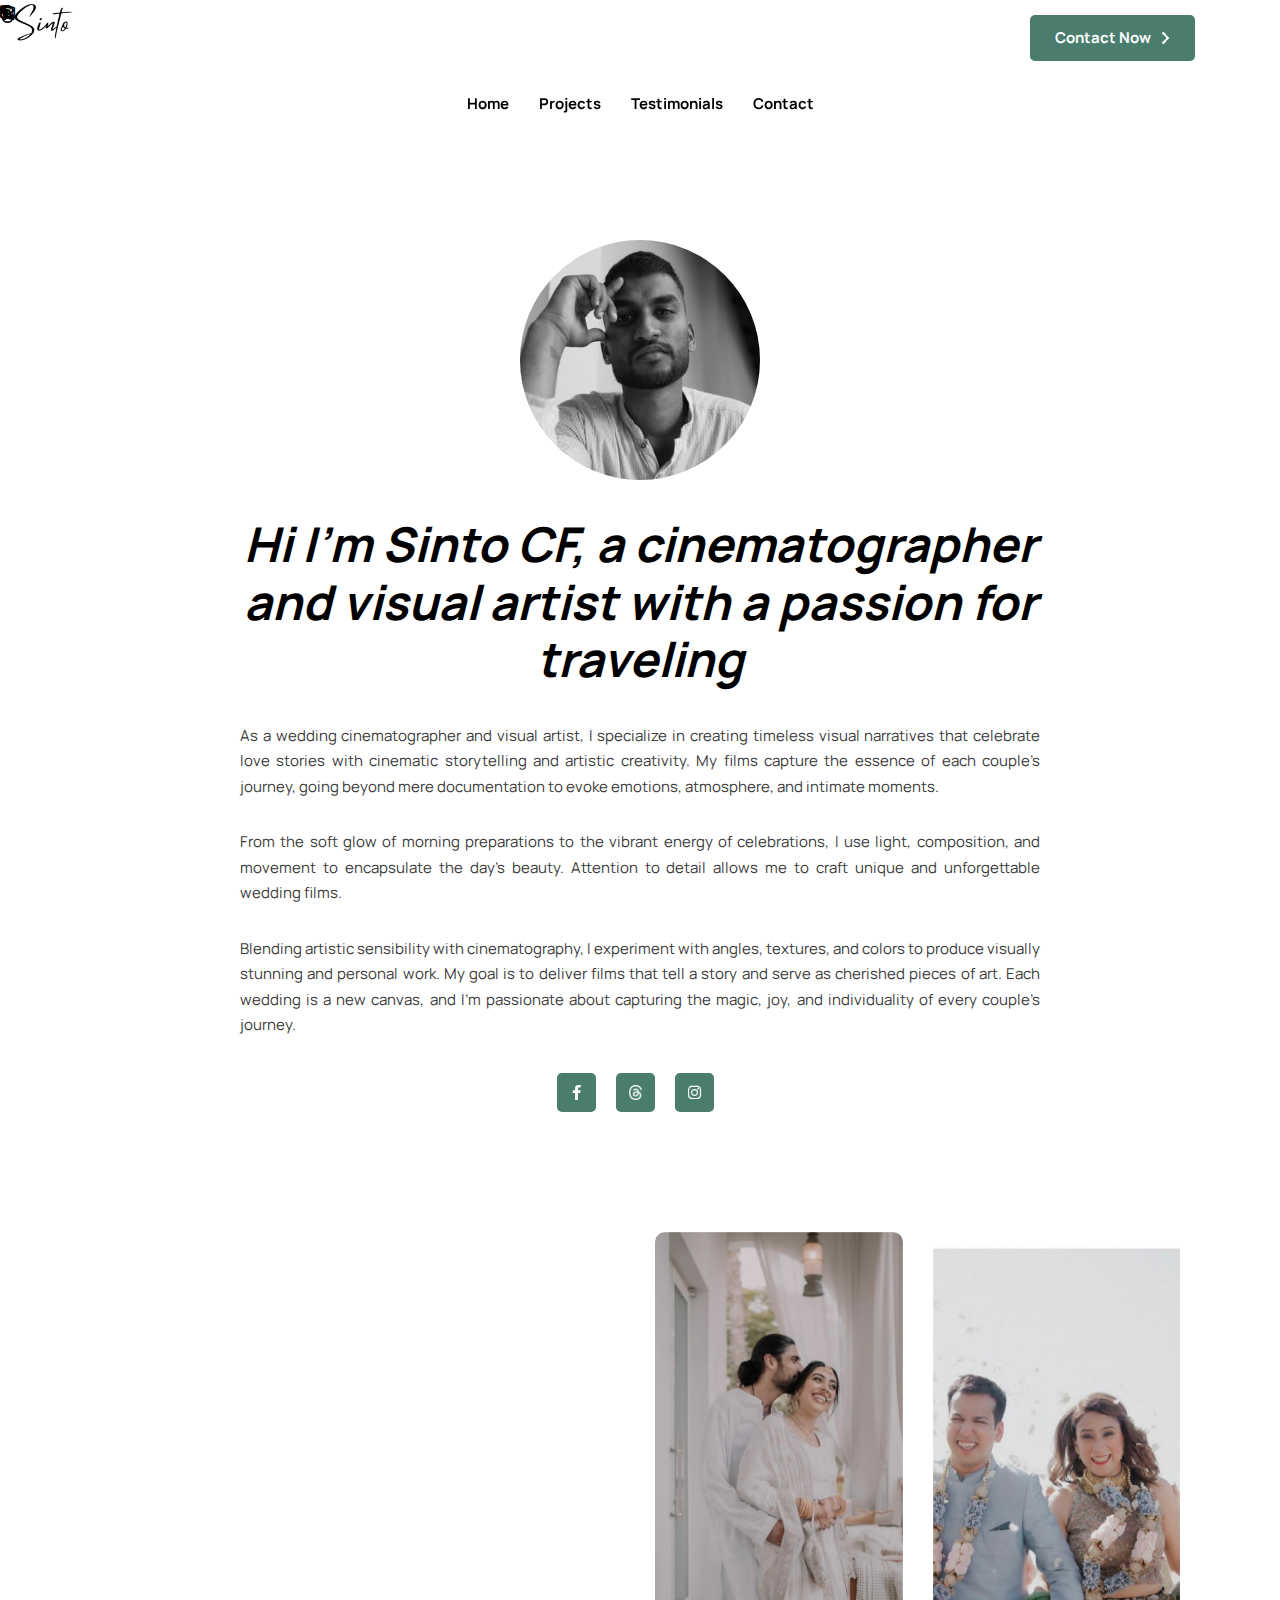
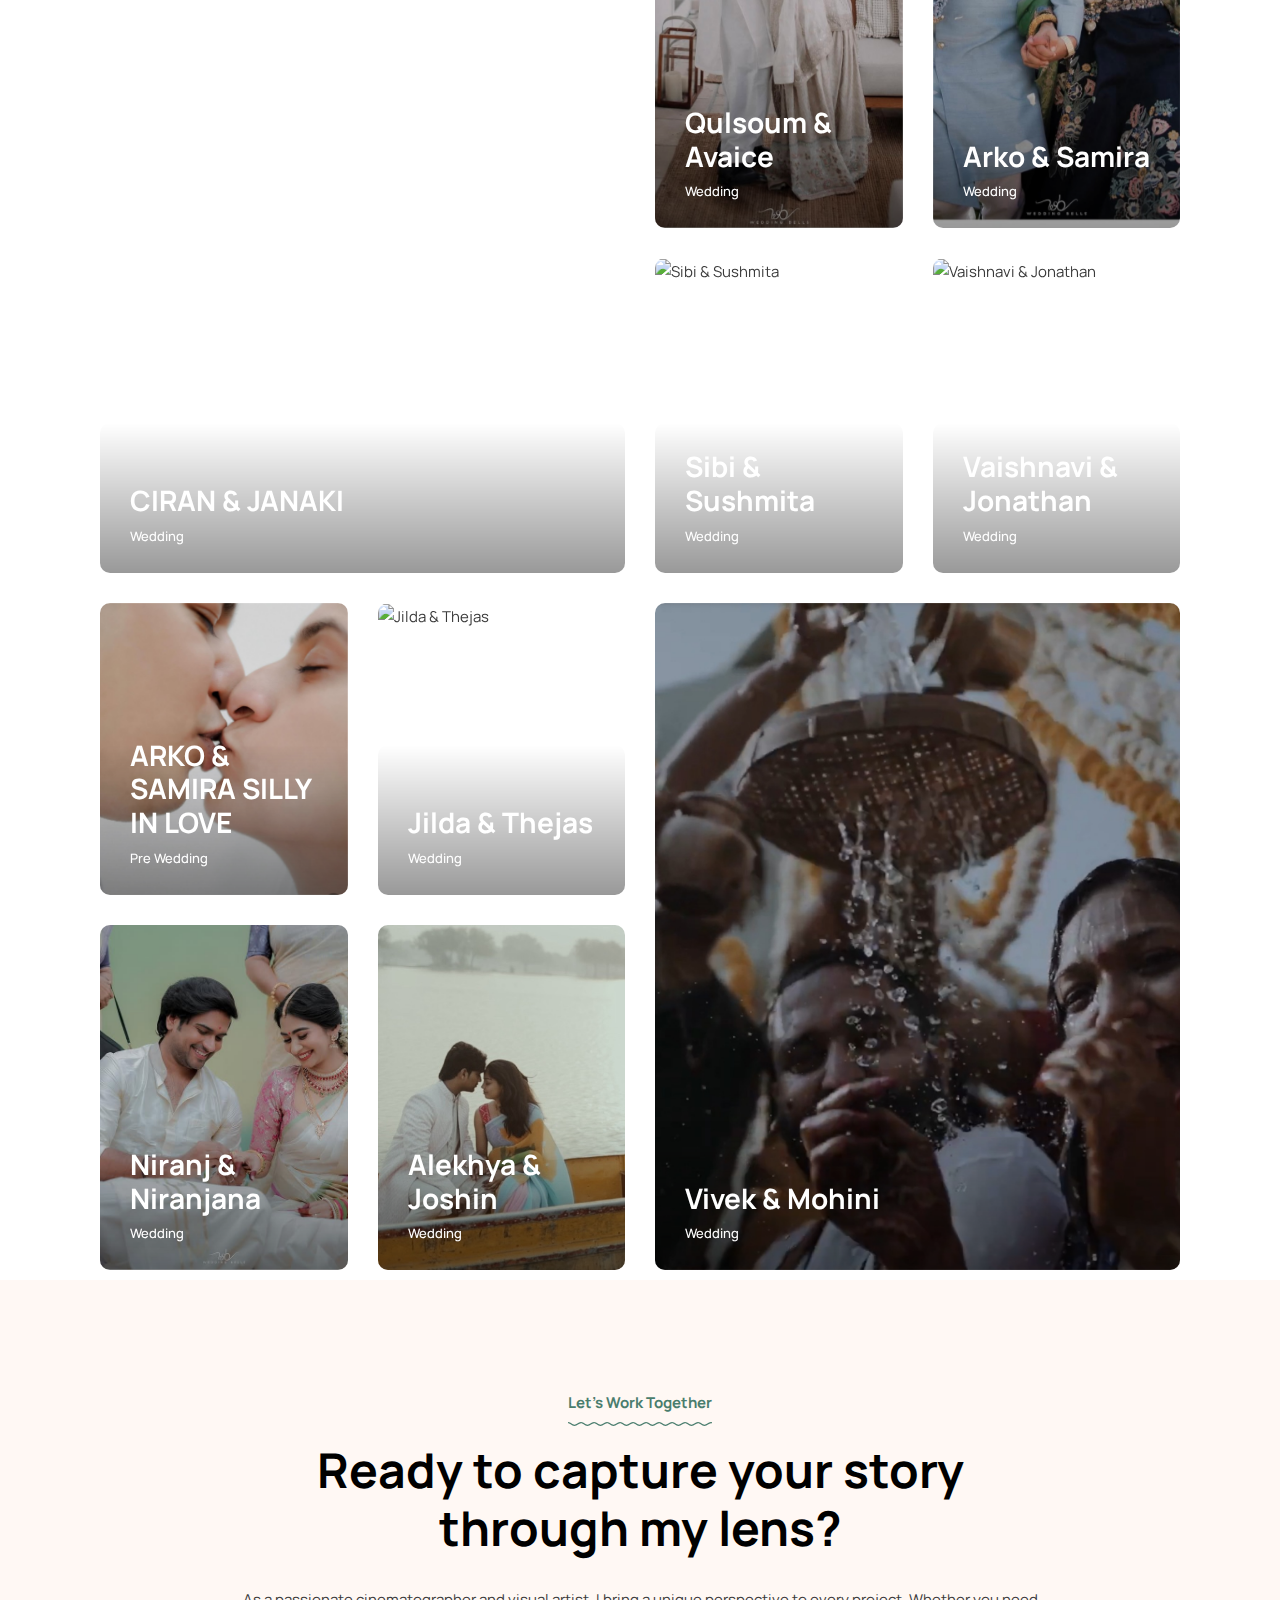
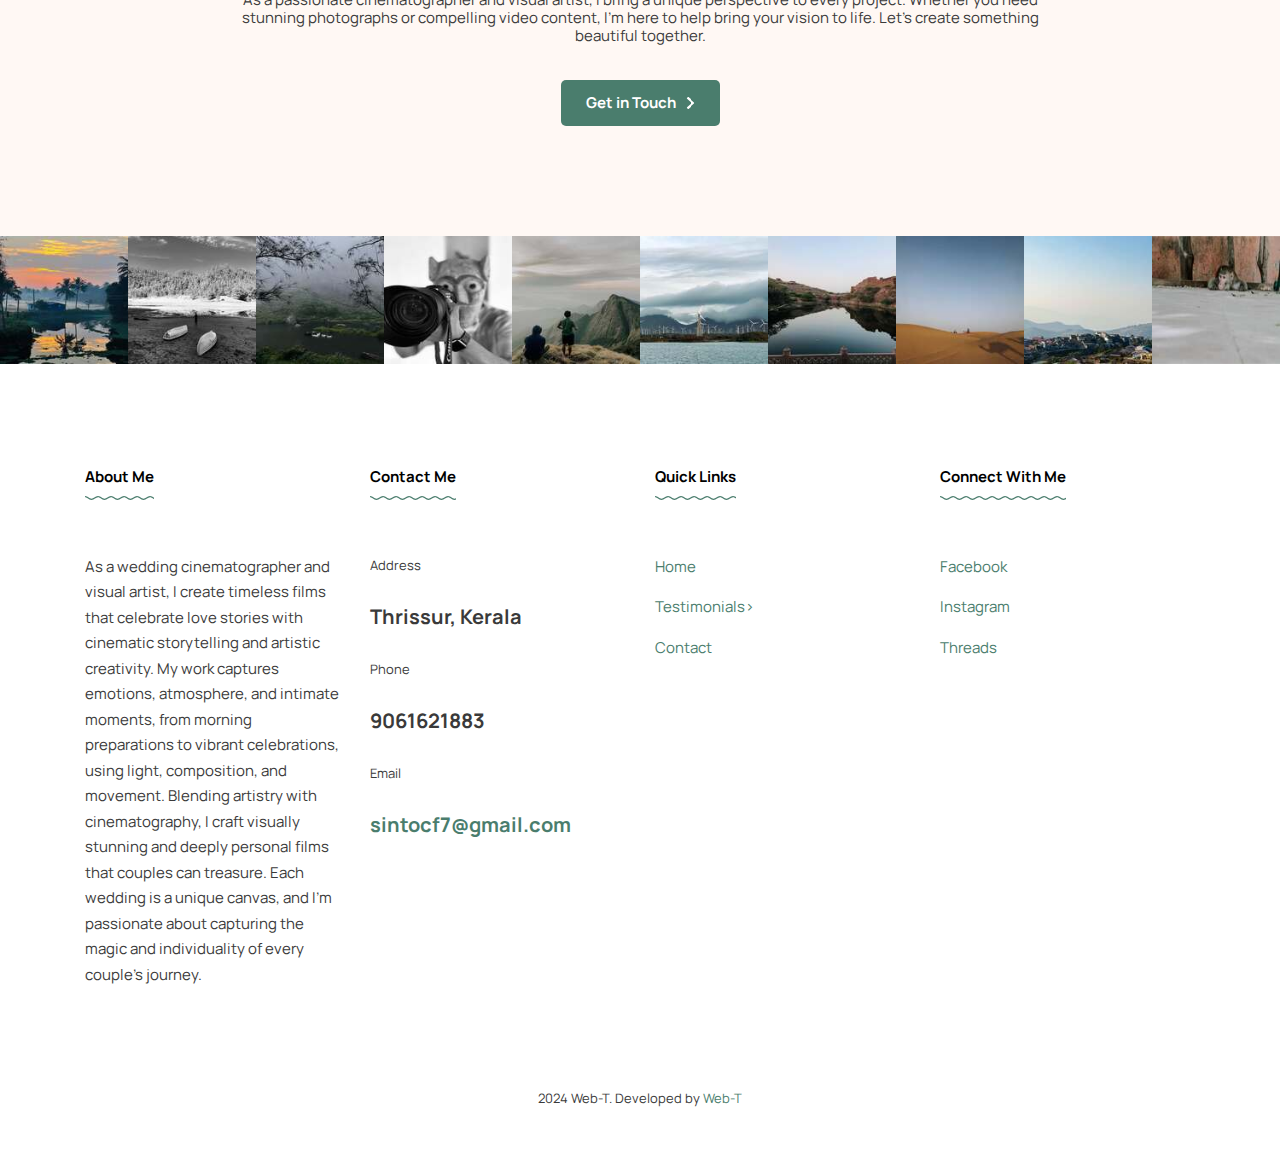
==== index.html @ d2f806e1 "first commit" ====
<!DOCTYPE html>
<html lang="en-US">
<meta http-equiv="content-type" content="text/html;charset=UTF-8" />

<head>
    <meta charset="UTF-8">
    <link rel="preconnect" href="https://fonts.gstatic.com/" crossorigin />
    <script>WebFontConfig = { google: { families: ["Manrope:400,500,600,700,800&display=swap"] } }; if (typeof WebFont === "object" && typeof WebFont.load === "function") { WebFont.load(WebFontConfig); }</script>
    <script data-optimized="1" src="wp-content/plugins/litespeed-cache/assets/js/webfontloader.min.js"></script>
    <meta name="viewport" content="width=device-width, initial-scale=1.0">
    <title>Home &#8211; Sinto</title>
    <meta name='robots' content='max-image-preview:large' />
    <style>
        img:is([sizes="auto" i], [sizes^="auto," i]) {
            contain-intrinsic-size: 3000px 1500px
        }
    </style>
    <link rel='dns-prefetch' href='http://fonts.googleapis.com/' />
    <link rel="alternate" type="application/rss+xml" title="Sinto &raquo; Feed" href="../feed/index.html" />
    <link rel="alternate" type="application/rss+xml" title="Sinto &raquo; Comments Feed"
        href="../comments/feed/index.html" />
    <link data-optimized="1" rel='stylesheet' id='sbi_styles-css'
        href='wp-content/litespeed/css/68e049cad868778b9caffbea18e5b3ddbf1a.css?ver=5b3dd' media='all' />
    <style id='classic-theme-styles-inline-css' type='text/css'>
        /*! This file is auto-generated */
        .wp-block-button__link {
            color: #fff;
            background-color: #32373c;
            border-radius: 9999px;
            box-shadow: none;
            text-decoration: none;
            padding: calc(.667em + 2px) calc(1.333em + 2px);
            font-size: 1.125em
        }

        .wp-block-file__button {
            background: #32373c;
            color: #fff;
            text-decoration: none
        }
    </style>
    <style id='global-styles-inline-css' type='text/css'>
        :root {
            --wp--preset--aspect-ratio--square: 1;
            --wp--preset--aspect-ratio--4-3: 4/3;
            --wp--preset--aspect-ratio--3-4: 3/4;
            --wp--preset--aspect-ratio--3-2: 3/2;
            --wp--preset--aspect-ratio--2-3: 2/3;
            --wp--preset--aspect-ratio--16-9: 16/9;
            --wp--preset--aspect-ratio--9-16: 9/16;
            --wp--preset--color--black: #000;
            --wp--preset--color--cyan-bluish-gray: #abb8c3;
            --wp--preset--color--white: #fff;
            --wp--preset--color--pale-pink: #f78da7;
            --wp--preset--color--vivid-red: #cf2e2e;
            --wp--preset--color--luminous-vivid-orange: #ff6900;
            --wp--preset--color--luminous-vivid-amber: #fcb900;
            --wp--preset--color--light-green-cyan: #7bdcb5;
            --wp--preset--color--vivid-green-cyan: #00d084;
            --wp--preset--color--pale-cyan-blue: #8ed1fc;
            --wp--preset--color--vivid-cyan-blue: #0693e3;
            --wp--preset--color--vivid-purple: #9b51e0;
            --wp--preset--gradient--vivid-cyan-blue-to-vivid-purple: linear-gradient(135deg, rgba(6, 147, 227, 1) 0%, #9b51e0 100%);
            --wp--preset--gradient--light-green-cyan-to-vivid-green-cyan: linear-gradient(135deg, #7adcb4 0%, #00d082 100%);
            --wp--preset--gradient--luminous-vivid-amber-to-luminous-vivid-orange: linear-gradient(135deg, rgba(252, 185, 0, 1) 0%, rgba(255, 105, 0, 1) 100%);
            --wp--preset--gradient--luminous-vivid-orange-to-vivid-red: linear-gradient(135deg, rgba(255, 105, 0, 1) 0%, #cf2e2e 100%);
            --wp--preset--gradient--very-light-gray-to-cyan-bluish-gray: linear-gradient(135deg, #eee 0%, #a9b8c3 100%);
            --wp--preset--gradient--cool-to-warm-spectrum: linear-gradient(135deg, #4aeadc 0%, #9778d1 20%, #cf2aba 40%, #ee2c82 60%, #fb6962 80%, #fef84c 100%);
            --wp--preset--gradient--blush-light-purple: linear-gradient(135deg, #ffceec 0%, #9896f0 100%);
            --wp--preset--gradient--blush-bordeaux: linear-gradient(135deg, #fecda5 0%, #fe2d2d 50%, #6b003e 100%);
            --wp--preset--gradient--luminous-dusk: linear-gradient(135deg, #ffcb70 0%, #c751c0 50%, #4158d0 100%);
            --wp--preset--gradient--pale-ocean: linear-gradient(135deg, #fff5cb 0%, #b6e3d4 50%, #33a7b5 100%);
            --wp--preset--gradient--electric-grass: linear-gradient(135deg, #caf880 0%, #71ce7e 100%);
            --wp--preset--gradient--midnight: linear-gradient(135deg, #020381 0%, #2874fc 100%);
            --wp--preset--font-size--small: 13px;
            --wp--preset--font-size--medium: 20px;
            --wp--preset--font-size--large: 36px;
            --wp--preset--font-size--x-large: 42px;
            --wp--preset--spacing--20: .44rem;
            --wp--preset--spacing--30: .67rem;
            --wp--preset--spacing--40: 1rem;
            --wp--preset--spacing--50: 1.5rem;
            --wp--preset--spacing--60: 2.25rem;
            --wp--preset--spacing--70: 3.38rem;
            --wp--preset--spacing--80: 5.06rem;
            --wp--preset--shadow--natural: 6px 6px 9px rgba(0, 0, 0, .2);
            --wp--preset--shadow--deep: 12px 12px 50px rgba(0, 0, 0, .4);
            --wp--preset--shadow--sharp: 6px 6px 0px rgba(0, 0, 0, .2);
            --wp--preset--shadow--outlined: 6px 6px 0px -3px rgba(255, 255, 255, 1), 6px 6px rgba(0, 0, 0, 1);
            --wp--preset--shadow--crisp: 6px 6px 0px rgba(0, 0, 0, 1)
        }

        :root :where(.is-layout-flow)>:first-child {
            margin-block-start: 0
        }

        :root :where(.is-layout-flow)>:last-child {
            margin-block-end: 0
        }

        :root :where(.is-layout-flow)>* {
            margin-block-start: 24px;
            margin-block-end: 0
        }

        :root :where(.is-layout-constrained)>:first-child {
            margin-block-start: 0
        }

        :root :where(.is-layout-constrained)>:last-child {
            margin-block-end: 0
        }

        :root :where(.is-layout-constrained)>* {
            margin-block-start: 24px;
            margin-block-end: 0
        }

        :root :where(.is-layout-flex) {
            gap: 24px
        }

        :root :where(.is-layout-grid) {
            gap: 24px
        }

        body .is-layout-flex {
            display: flex
        }

        .is-layout-flex {
            flex-wrap: wrap;
            align-items: center
        }

        .is-layout-flex>:is(*, div) {
            margin: 0
        }

        body .is-layout-grid {
            display: grid
        }

        .is-layout-grid>:is(*, div) {
            margin: 0
        }

        .has-black-color {
            color: var(--wp--preset--color--black) !important
        }

        .has-cyan-bluish-gray-color {
            color: var(--wp--preset--color--cyan-bluish-gray) !important
        }

        .has-white-color {
            color: var(--wp--preset--color--white) !important
        }

        .has-pale-pink-color {
            color: var(--wp--preset--color--pale-pink) !important
        }

        .has-vivid-red-color {
            color: var(--wp--preset--color--vivid-red) !important
        }

        .has-luminous-vivid-orange-color {
            color: var(--wp--preset--color--luminous-vivid-orange) !important
        }

        .has-luminous-vivid-amber-color {
            color: var(--wp--preset--color--luminous-vivid-amber) !important
        }

        .has-light-green-cyan-color {
            color: var(--wp--preset--color--light-green-cyan) !important
        }

        .has-vivid-green-cyan-color {
            color: var(--wp--preset--color--vivid-green-cyan) !important
        }

        .has-pale-cyan-blue-color {
            color: var(--wp--preset--color--pale-cyan-blue) !important
        }

        .has-vivid-cyan-blue-color {
            color: var(--wp--preset--color--vivid-cyan-blue) !important
        }

        .has-vivid-purple-color {
            color: var(--wp--preset--color--vivid-purple) !important
        }

        .has-black-background-color {
            background-color: var(--wp--preset--color--black) !important
        }

        .has-cyan-bluish-gray-background-color {
            background-color: var(--wp--preset--color--cyan-bluish-gray) !important
        }

        .has-white-background-color {
            background-color: var(--wp--preset--color--white) !important
        }

        .has-pale-pink-background-color {
            background-color: var(--wp--preset--color--pale-pink) !important
        }

        .has-vivid-red-background-color {
            background-color: var(--wp--preset--color--vivid-red) !important
        }

        .has-luminous-vivid-orange-background-color {
            background-color: var(--wp--preset--color--luminous-vivid-orange) !important
        }

        .has-luminous-vivid-amber-background-color {
            background-color: var(--wp--preset--color--luminous-vivid-amber) !important
        }

        .has-light-green-cyan-background-color {
            background-color: var(--wp--preset--color--light-green-cyan) !important
        }

        .has-vivid-green-cyan-background-color {
            background-color: var(--wp--preset--color--vivid-green-cyan) !important
        }

        .has-pale-cyan-blue-background-color {
            background-color: var(--wp--preset--color--pale-cyan-blue) !important
        }

        .has-vivid-cyan-blue-background-color {
            background-color: var(--wp--preset--color--vivid-cyan-blue) !important
        }

        .has-vivid-purple-background-color {
            background-color: var(--wp--preset--color--vivid-purple) !important
        }

        .has-black-border-color {
            border-color: var(--wp--preset--color--black) !important
        }

        .has-cyan-bluish-gray-border-color {
            border-color: var(--wp--preset--color--cyan-bluish-gray) !important
        }

        .has-white-border-color {
            border-color: var(--wp--preset--color--white) !important
        }

        .has-pale-pink-border-color {
            border-color: var(--wp--preset--color--pale-pink) !important
        }

        .has-vivid-red-border-color {
            border-color: var(--wp--preset--color--vivid-red) !important
        }

        .has-luminous-vivid-orange-border-color {
            border-color: var(--wp--preset--color--luminous-vivid-orange) !important
        }

        .has-luminous-vivid-amber-border-color {
            border-color: var(--wp--preset--color--luminous-vivid-amber) !important
        }

        .has-light-green-cyan-border-color {
            border-color: var(--wp--preset--color--light-green-cyan) !important
        }

        .has-vivid-green-cyan-border-color {
            border-color: var(--wp--preset--color--vivid-green-cyan) !important
        }

        .has-pale-cyan-blue-border-color {
            border-color: var(--wp--preset--color--pale-cyan-blue) !important
        }

        .has-vivid-cyan-blue-border-color {
            border-color: var(--wp--preset--color--vivid-cyan-blue) !important
        }

        .has-vivid-purple-border-color {
            border-color: var(--wp--preset--color--vivid-purple) !important
        }

        .has-vivid-cyan-blue-to-vivid-purple-gradient-background {
            background: var(--wp--preset--gradient--vivid-cyan-blue-to-vivid-purple) !important
        }

        .has-light-green-cyan-to-vivid-green-cyan-gradient-background {
            background: var(--wp--preset--gradient--light-green-cyan-to-vivid-green-cyan) !important
        }

        .has-luminous-vivid-amber-to-luminous-vivid-orange-gradient-background {
            background: var(--wp--preset--gradient--luminous-vivid-amber-to-luminous-vivid-orange) !important
        }

        .has-luminous-vivid-orange-to-vivid-red-gradient-background {
            background: var(--wp--preset--gradient--luminous-vivid-orange-to-vivid-red) !important
        }

        .has-very-light-gray-to-cyan-bluish-gray-gradient-background {
            background: var(--wp--preset--gradient--very-light-gray-to-cyan-bluish-gray) !important
        }

        .has-cool-to-warm-spectrum-gradient-background {
            background: var(--wp--preset--gradient--cool-to-warm-spectrum) !important
        }

        .has-blush-light-purple-gradient-background {
            background: var(--wp--preset--gradient--blush-light-purple) !important
        }

        .has-blush-bordeaux-gradient-background {
            background: var(--wp--preset--gradient--blush-bordeaux) !important
        }

        .has-luminous-dusk-gradient-background {
            background: var(--wp--preset--gradient--luminous-dusk) !important
        }

        .has-pale-ocean-gradient-background {
            background: var(--wp--preset--gradient--pale-ocean) !important
        }

        .has-electric-grass-gradient-background {
            background: var(--wp--preset--gradient--electric-grass) !important
        }

        .has-midnight-gradient-background {
            background: var(--wp--preset--gradient--midnight) !important
        }

        .has-small-font-size {
            font-size: var(--wp--preset--font-size--small) !important
        }

        .has-medium-font-size {
            font-size: var(--wp--preset--font-size--medium) !important
        }

        .has-large-font-size {
            font-size: var(--wp--preset--font-size--large) !important
        }

        .has-x-large-font-size {
            font-size: var(--wp--preset--font-size--x-large) !important
        }

        :root :where(.wp-block-pullquote) {
            font-size: 1.5em;
            line-height: 1.6
        }
    </style>
    <link data-optimized="1" rel='stylesheet' id='contact-form-7-css'
        href='wp-content/litespeed/css/61b52598084d832b7c0376573aeb5b600a6a.css?ver=b5b60' media='all' />
    <link data-optimized="1" rel='stylesheet' id='elementor-icons-css'
        href='wp-content/litespeed/css/a10d350f38e28da60712b690d885775aff43.css?ver=5775a' media='all' />
    <link data-optimized="1" rel='stylesheet' id='elementor-frontend-css'
        href='wp-content/litespeed/css/9ed03cdad73e472aba522fc4b0fb5aa672d7.css?ver=b5aa6' media='all' />
    <link data-optimized="1" rel='stylesheet' id='swiper-css'
        href='wp-content/litespeed/css/2d9861badc028c55b82dd9a5dad52e06d08c.css?ver=52e06' media='all' />
    <link data-optimized="1" rel='stylesheet' id='e-swiper-css'
        href='wp-content/litespeed/css/df6ea54cdd32081f54bc35baf892b03fffb5.css?ver=2b03f' media='all' />
    <link data-optimized="1" rel='stylesheet' id='elementor-post-14-css'
        href='wp-content/litespeed/css/e14c8062a67c64444961d5cae346443cb68c.css?ver=6443c' media='all' />
    <link data-optimized="1" rel='stylesheet' id='sbistyles-css'
        href='wp-content/litespeed/css/68e049cad868778b9caffbea18e5b3ddbf1a.css?ver=5b3dd' media='all' />
    <link data-optimized="1" rel='stylesheet' id='elementor-post-1447-css'
        href='wp-content/litespeed/css/1b2788424090bbf1dcd3b15c9ffc555f1763.css?ver=c555f' media='all' />
    <link data-optimized="1" rel='stylesheet' id='bootstrap-css'
        href='wp-content/litespeed/css/f735fc0369bf38fde55a5234143897bd72ad.css?ver=897bd' media='all' />
    <link data-optimized="1" rel='stylesheet' id='fontawesome-css'
        href='wp-content/litespeed/css/22e95c58a26185fa1a38bfc346a9810251b6.css?ver=98102' media='all' />
    <link data-optimized="1" rel='stylesheet' id='tilia-style-css'
        href='wp-content/litespeed/css/0875e9559d924c775ea52c4067a01f68f833.css?ver=01f68' media='all' />
    <style id='tilia-style-inline-css' type='text/css'>
        body {
            font-family: Manrope, sans-serif
        }

        h1,
        h2,
        h3,
        h4,
        h5,
        h6,
        blockquote,
        .logo-txt,
        .wp-block-latest-comments__comment-author,
        .wp-block-latest-comments__comment-link {
            font-family: Manrope, sans-serif
        }

        .white,
        .white-btn-v2 {
            color: #fff
        }

        .white-btn-v2:after {
            background-color: #fff
        }

        .meta-info-single a {
            border-color: #fff;
            color: #fff
        }
    </style>
    <script src="../wp-includes/js/jquery/jquery.min.js" id="jquery-core-js"></script>
    <script data-optimized="1" src="wp-content/litespeed/js/4476d3d8bbc2805383c89e7e5e3897ae7cb1.js?ver=897ae"
        id="jquery-migrate-js"></script>
    <link rel="https://api.w.org/" href="../wp-json/index.html" />
    <link rel="alternate" title="JSON" type="application/json" href="../wp-json/wp/v2/pages/1447.json" />
    <link rel="EditURI" type="application/rsd+xml" title="RSD" href="../xmlrpc0db0.php?rsd" />
    <meta name="generator" content="WordPress 6.7.1" />
    <link rel="canonical" href="index.html" />
    <link rel='shortlink' href='../indexba9e.html?p=1447' />
    <link rel="alternate" title="oEmbed (JSON)" type="application/json+oembed"
        href="../wp-json/oembed/1.0/embed0e0a.json?url=https%3A%2F%2Fmatchthemes.com%2Fdemowp%2Ftilia%2Fhome-7%2F" />
    <link rel="alternate" title="oEmbed (XML)" type="text/xml+oembed"
        href="../wp-json/oembed/1.0/embed63bf?url=https%3A%2F%2Fmatchthemes.com%2Fdemowp%2Ftilia%2Fhome-7%2F&amp;format=xml" />
    <meta name="generator"
        content="Elementor 3.25.11; features: additional_custom_breakpoints, e_optimized_control_loading; settings: css_print_method-external, google_font-enabled, font_display-auto">
    <style>
        .e-con.e-parent:nth-of-type(n+4):not(.e-lazyloaded):not(.e-no-lazyload),
        .e-con.e-parent:nth-of-type(n+4):not(.e-lazyloaded):not(.e-no-lazyload) * {
            background-image: none !important
        }

        @media screen and (max-height:1024px) {

            .e-con.e-parent:nth-of-type(n+3):not(.e-lazyloaded):not(.e-no-lazyload),
            .e-con.e-parent:nth-of-type(n+3):not(.e-lazyloaded):not(.e-no-lazyload) * {
                background-image: none !important
            }
        }

        @media screen and (max-height:640px) {

            .e-con.e-parent:nth-of-type(n+2):not(.e-lazyloaded):not(.e-no-lazyload),
            .e-con.e-parent:nth-of-type(n+2):not(.e-lazyloaded):not(.e-no-lazyload) * {
                background-image: none !important
            }
        }
    </style>
    <link rel="icon" href="wp-content/uploads/cropped-mt-logo-32x32.png" sizes="32x32" />
    <link rel="icon" href="wp-content/uploads/cropped-mt-logo-192x192.png" sizes="192x192" />
    <link rel="apple-touch-icon" href="wp-content/uploads/cropped-mt-logo-180x180.png" />
    <meta name="msapplication-TileImage"
        content="wp-content/uploads/cropped-mt-logo-270x270.png" />
    <style type="text/css" id="wp-custom-css">
        .logo img {
            width: 80px
        }

        .postid-133 .topsingleimg img,
        .postid-155 .topsingleimg img {
            object-position: center 25%
        }

        .menu-nav li.menu-item-home:hover>ul {
            display: flex
        }

        .menu-nav li.menu-item-home ul {
            width: 500px;
            flex-wrap: wrap
        }

        .menu-nav li.menu-item-home ul li {
            flex: 0 0 33.333%
        }

        #sb_instagram #sbi_images {
            padding: 0
        }
    </style>
    <style>
.video-wrapper {
    position: relative;
    padding-bottom: 56.25%; /* 16:9 Aspect Ratio */
    height: 0;
    margin: 40px 0;
}

.video-wrapper iframe {
    position: absolute;
    top: 0;
    left: 0;
    width: 100%;
    height: 100%;
    border-radius: 8px;
    box-shadow: 0 4px 20px rgba(0,0,0,0.15);
}

.video-wrapper video {
    position: absolute;
    top: 0;
    left: 0;
    width: 100%;
    height: 100%;
    border-radius: 8px;
    object-fit: cover;
}
</style>
    <style id="kirki-inline-styles"></style>
</head>

<body
    class="page-template page-template-elementor_header_footer page page-id-1447 wp-custom-logo wp-embed-responsive no-top-image elementor-default elementor-template-full-width elementor-kit-14 elementor-page elementor-page-1447"
    itemscope itemtype="https://schema.org/WebPage">
    <div class="menu-mask">
        <div class="container mobile-menu-holder">
            <div class="row">
                <div class="col-md-12">
                    <button class="exit-mobile">
                        <svg version="1.1" id="btn-menu-close" xmlns="http://www.w3.org/2000/svg"
                            xmlns:xlink="http://www.w3.org/1999/xlink" x="0px" y="0px" viewBox="0 0 16 16"
                            style="enable-background:new 0 0 16 16;" xml:space="preserve">
                            <path d="M15.4,15.3l-0.1,0.1c-0.7,0.7-1.9,0.7-2.6,0L0.6,3.3c-0.7-0.7-0.7-1.9,0-2.6l0.1-0.1c0.7-0.7,1.9-0.7,2.6,0l12.1,12.1
C16.2,13.4,16.2,14.6,15.4,15.3z" />
                            <path d="M0.7,15.4l-0.1-0.1c-0.7-0.7-0.7-1.9,0-2.6L12.7,0.6c0.7-0.7,1.9-0.7,2.6,0l0.1,0.1c0.7,0.7,0.7,1.9,0,2.6L3.3,15.4
C2.6,16.2,1.4,16.2,0.7,15.4z" />
                        </svg></button>
                </div>
            </div>
            <div class="row">
                <div class="col-lg-7">
                    <ul id="menu-menu-1" class="menu-mobile">
                        <li id="menu-item-275" class="menu-item menu-item-type-post_type menu-item-object-page menu-item-home">
                            <a href="index.html">Home</a>
                        </li>
                        <li id="menu-item-970" class="menu-item menu-item-type-post_type menu-item-object-page menu-item-has-children">
                            <a href="#">Projects</a>
                            <ul class="sub-menu">
                                <li class="menu-item menu-item-type-post_type menu-item-object-page">
                                    <a href="pages/projects/arko-and-samira.html">ARKO & SAMIRA</a>
                                </li>
                                <li class="menu-item menu-item-type-post_type menu-item-object-page">
                                    <a href="pages/projects/arko-and-samira-silly-in-love.html">ARKO & SAMIRA SILLY IN LOVE</a>
                                </li>
                                <li class="menu-item menu-item-type-post_type menu-item-object-page">
                                    <a href="pages/projects/bell-vie.html">Alekhya & Joshin</a>
                                </li>
                                <li class="menu-item menu-item-type-post_type menu-item-object-page">
                                    <a href="pages/projects/cirn-and-janaki.html">CIRAN & JANAKI</a>
                                </li>
                                <li class="menu-item menu-item-type-post_type menu-item-object-page">
                                    <a href="pages/projects/jilda-and-thejas.html">Jilda & Thejas</a>
                                </li>
                                <li class="menu-item menu-item-type-post_type menu-item-object-page">
                                    <a href="pages/projects/niranj-and-niranjana.html">Niranj & Niranjana</a>
                                </li>
                                <li class="menu-item menu-item-type-post_type menu-item-object-page">
                                    <a href="pages/projects/qulsoum-and-avaice.html">Qulsoum & Avaice</a>
                                </li>
                                <li class="menu-item menu-item-type-post_type menu-item-object-page">
                                    <a href="pages/projects/sibi-and-sushmita.html">Sibi & Sushmita</a>
                                </li>
                                <li class="menu-item menu-item-type-post_type menu-item-object-page">
                                    <a href="pages/projects/vaishnavi-and-jonathan.html">Vaishnavi & Jonathan</a>
                                </li>
                                <li class="menu-item menu-item-type-post_type menu-item-object-page">
                                    <a href="pages/projects/vivek-and-mohini.html">Vivek & Mohini</a>
                                </li>
                            </ul>
                        </li>
                        <li id="menu-item-668" class="menu-item menu-item-type-post_type menu-item-object-page">
                            <a href="pages/testimonials.html">Testimonials</a>
                        </li>
                        <li id="menu-item-276" class="menu-item menu-item-type-post_type menu-item-object-page">
                            <a href="pages/contact.html">Contact</a>
                        </li>
                    </ul>
                </div>
                <div class="col-lg-5">
                    <div class="menu-contact">
                        <div class="mobile-content">
                            <h5 class="widgettitle">Address</h5>
                            <div class="mobile-address">
                                Thrissur, Kerala
                                <br>
                                9061621883
                                <br>
                                <a href="mailto:sintocf7@gmail.com">sintocf7@gmail.com</a>
                            </div>
                            <h5 class="widgettitle">Social</h5>
                            <ul class="social-media">
                                <li><a class="social-facebook" href="https://www.facebook.com/sinto.cf/?_rdr" target="_blank">Facebook</a></li>
                                <li><a class="social-thread" href="https://www.threads.net/@sinto.cf?xmt=AQGzq992mnFmbkmFA8J4T-yKiaqF7c1ZPacAhxihfPVAEIM" target="_blank">Thread</a></li>
                                <li><a class="social-instagram" href="https://www.instagram.com/sinto.cf/profilecard/?igsh=YWVydHFzZHR0bzgz" target="_blank">Instagram</a></li>
                                <li><a class="social-email" href="mailto:sintocf7@gmail.com" target="_blank">Email</a></li>
                                <li><a class="social-phone" href="tel:9061621883" target="_blank">Phone</a></li>
                            </ul>
                        </div>
                    </div>
                </div>
            </div>
        </div>
    </div>
    <header class="main-header header-5" itemscope="itemscope" itemtype="https://schema.org/WPHeader">
        <div class="container">
            <div class="top-header top-header-5">
                <div class="header-social header-social-5">
                    <ul class="social-media">
                        <li><a class="social-facebook" href="https://www.facebook.com/sinto.cf/?_rdr" target="_blank"><i class="fab fa-facebook-f"></i></a>
                        </li>
                        <li><a class="social-thread" href="https://www.threads.net/@sinto.cf?xmt=AQGzq992mnFmbkmFA8J4T-yKiaqF7c1ZPacAhxihfPVAEIM" target="_blank"><img src="wp-content/uploads/Threads_logo/Threads_logo.png" alt="Threads" width="15" height="18"></a></li>
                        <li><a class="social-instagram" href="https://www.instagram.com/sinto.cf/profilecard/?igsh=YWVydHFzZHR0bzgz" target="_blank"><i class="fab fa-instagram"></i></a>
                        </li>
                        <li><a class="social-email" href="mailto:sintocf7@gmail.com"
                                target="_blank"><i class="far fa-envelope"></i></a></li>
                        <li><a class="social-phone" href="tel:9061621883" target="_blank"><i class="fas fa-phone-alt"></i></a>
                        </li>
                    </ul>
                </div>
                <div class="logo logo-5 logo-white"><a href="index.html"><img class="img-fluid"
                            src="wp-content/uploads/logo-sinto.png" width="139" height="90" alt="Sinto" /></a></div>
                <div class="logo logo-5 logo-dark"><a href="index.html"><img class="img-fluid"
                            src="wp-content/uploads/logo-dark-sinto.png" width="139" height="90" alt="Sinto" /></a>
                </div>
                <div class="btn-header btn-header-5">
                    <a href="pages/contact.html" class="read-more">Contact Now</a>
                </div>
                <div class="nav-button-holder nav-button-holder-5">
                    <button type="button" class="nav-button">
                        <svg version="1.1" id="btn-menu-open" xmlns="http://www.w3.org/2000/svg"
                            xmlns:xlink="http://www.w3.org/1999/xlink" x="0px" y="0px" viewBox="0 0 16 16"
                            style="enable-background:new 0 0 16 16;" xml:space="preserve">
                            <g>
                                <path
                                    d="M2,4L2,4C0.9,4,0,3.1,0,2v0c0-1.1,0.9-2,2-2h0c1.1,0,2,0.9,2,2v0C4,3.1,3.1,4,2,4z" />
                                <path
                                    d="M8,4L8,4C6.9,4,6,3.1,6,2v0c0-1.1,0.9-2,2-2h0c1.1,0,2,0.9,2,2v0C10,3.1,9.1,4,8,4z" />
                                <path
                                    d="M14,4L14,4c-1.1,0-2-0.9-2-2v0c0-1.1,0.9-2,2-2h0c1.1,0,2,0.9,2,2v0C16,3.1,15.1,4,14,4z" />
                                <path
                                    d="M2,10L2,10c-1.1,0-2-0.9-2-2v0c0-1.1,0.9-2,2-2h0c1.1,0,2,0.9,2,2v0C4,9.1,3.1,10,2,10z" />
                                <path
                                    d="M8,10L8,10c-1.1,0-2-0.9-2-2v0c0-1.1,0.9-2,2-2h0c1.1,0,2,0.9,2,2v0C10,9.1,9.1,10,8,10z" />
                                <path
                                    d="M14,10L14,10c-1.1,0-2-0.9-2-2v0c0-1.1,0.9-2,2-2h0c1.1,0,2,0.9,2,2v0C16,9.1,15.1,10,14,10z" />
                                <path
                                    d="M2,16L2,16c-1.1,0-2-0.9-2-2v0c0-1.1,0.9-2,2-2h0c1.1,0,2,0.9,2,2v0C4,15.1,3.1,16,2,16z" />
                                <path
                                    d="M8,16L8,16c-1.1,0-2-0.9-2-2v0c0-1.1,0.9-2,2-2h0c1.1,0,2,0.9,2,2v0C10,15.1,9.1,16,8,16z" />
                                <path
                                    d="M14,16L14,16c-1.1,0-2-0.9-2-2v0c0-1.1,0.9-2,2-2h0c1.1,0,2,0.9,2,2v0C16,15.1,15.1,16,14,16z" />
                            </g>
                        </svg></button>
                </div>
            </div>
            <div class="header-container5">
                <nav class="nav-holder nav-holder-5" itemscope="itemscope"
                    itemtype="https://schema.org/SiteNavigationElement">
                    <ul id="menu-menu-2" class="menu-nav menu-nav-5">
                        <li class="menu-item menu-item-type-post_type menu-item-object-page menu-item-home">
                            <a href="index.html">Home</a>
                        </li>
                        <li class="menu-item menu-item-type-post_type menu-item-object-page menu-item-has-children">
                            <a href="#">Projects</a>
                            <ul class="sub-menu">
                                <li class="menu-item menu-item-type-post_type menu-item-object-page">
                                    <a href="pages/projects/arko-and-samira.html">ARKO & SAMIRA</a>
                                </li>
                                <li class="menu-item menu-item-type-post_type menu-item-object-page">
                                    <a href="pages/projects/arko-and-samira-silly-in-love.html">ARKO & SAMIRA SILLY IN LOVE</a>
                                </li>
                                <li class="menu-item menu-item-type-post_type menu-item-object-page">
                                    <a href="pages/projects/bell-vie.html">Alekhya & Joshin</a>
                                </li>
                                <li class="menu-item menu-item-type-post_type menu-item-object-page">
                                    <a href="pages/projects/cirn-and-janaki.html">CIRAN & JANAKI</a>
                                </li>
                                <li class="menu-item menu-item-type-post_type menu-item-object-page">
                                    <a href="pages/projects/jilda-and-thejas.html">Jilda & Thejas</a>
                                </li>
                                <li class="menu-item menu-item-type-post_type menu-item-object-page">
                                    <a href="pages/projects/niranj-and-niranjana.html">Niranj & Niranjana</a>
                                </li>
                                <li class="menu-item menu-item-type-post_type menu-item-object-page">
                                    <a href="pages/projects/qulsoum-and-avaice.html">Qulsoum & Avaice</a>
                                </li>
                                <li class="menu-item menu-item-type-post_type menu-item-object-page">
                                    <a href="pages/projects/sibi-and-sushmita.html">Sibi & Sushmita</a>
                                </li>
                                <li class="menu-item menu-item-type-post_type menu-item-object-page">
                                    <a href="pages/projects/vaishnavi-and-jonathan.html">Vaishnavi & Jonathan</a>
                                </li>
                                <li class="menu-item menu-item-type-post_type menu-item-object-page">
                                    <a href="pages/projects/vivek-and-mohini.html">Vivek & Mohini</a>
                                </li>
                            </ul>
                        </li>
                        <li class="menu-item menu-item-type-post_type menu-item-object-page">
                            <a href="pages/testimonials.html">Testimonials</a>
                        </li>
                        <li class="menu-item menu-item-type-post_type menu-item-object-page">
                            <a href="pages/contact.html">Contact</a>
                        </li>
                    </ul>
                </nav>
            </div>
        </div>
    </header>
    <div data-elementor-type="wp-page" data-elementor-id="1447" class="elementor elementor-1447">
        <section
            class="elementor-section elementor-top-section elementor-element elementor-element-84a5b41 elementor-section-boxed elementor-section-height-default elementor-section-height-default"
            data-id="84a5b41" data-element_type="section">
            <div class="elementor-container elementor-column-gap-default">
                <div class="elementor-column elementor-col-100 elementor-top-column elementor-element elementor-element-3a25b35"
                    data-id="3a25b35" data-element_type="column">
                    <div class="elementor-widget-wrap elementor-element-populated">
                        <div class="elementor-element elementor-element-1cdaf17 elementor-widget elementor-widget-image"
                            data-id="1cdaf17" data-element_type="widget" data-widget_type="image.default">
                            <div class="elementor-widget-container">
                                <img fetchpriority="high" decoding="async" width="750" height="750"
                                    src="wp-content/uploads/sinto_profile_pic.jpg"
                                    class="attachment-full size-full wp-image-143" alt=""
                                    sizes="(max-width: 750px) 100vw, 750px" />
                            </div>
                        </div>
                        <div class="elementor-element elementor-element-a5aae89 elementor-widget elementor-widget-heading"
                            data-id="a5aae89" data-element_type="widget" data-widget_type="heading.default">
                            <div class="elementor-widget-container">
                                <h2 class="elementor-heading-title elementor-size-default" style="font-style: italic;">Hi I&apos;m Sinto CF, a cinematographer and visual artist with a passion for traveling</h2>
                            </div>
                        </div>
                        <div class="elementor-element elementor-element-37bb795 elementor-widget elementor-widget-text-editor"
                            data-id="37bb795" data-element_type="widget" data-widget_type="text-editor.default">
                            <div class="elementor-widget-container">
                                <p style="text-align: justify;">As a wedding cinematographer and visual artist, I specialize in creating timeless visual narratives that celebrate love stories with cinematic storytelling and artistic creativity. My films capture the essence of each couple’s journey, going beyond mere documentation to evoke emotions, atmosphere, and intimate moments.</p>
                                <p style="text-align: justify;">From the soft glow of morning preparations to the vibrant energy of celebrations, I use light, composition, and movement to encapsulate the day’s beauty. Attention to detail allows me to craft unique and unforgettable wedding films.</p>
                                <p style="text-align: justify;">Blending artistic sensibility with cinematography, I experiment with angles, textures, and colors to produce visually stunning and personal work. My goal is to deliver films that tell a story and serve as cherished pieces of art. Each wedding is a new canvas, and I’m passionate about capturing the magic, joy, and individuality of every couple’s journey.</p>
                            </div>
                        </div>
                        <div class="elementor-element elementor-element-6da9deb elementor-shape-rounded elementor-grid-0 elementor-widget elementor-widget-social-icons"
                            data-id="6da9deb" data-element_type="widget" data-widget_type="social-icons.default">
                            <div class="elementor-widget-container">
                                <div class="elementor-social-icons-wrapper elementor-grid">
                                    <span class="elementor-grid-item">
                                        <a class="elementor-icon elementor-social-icon elementor-social-icon-facebook-f elementor-repeater-item-79b0e2a"
                                            href="https://www.facebook.com/sinto.cf/?_rdr" target="_blank">
                                            <span class="elementor-screen-only">Facebook</span>
                                            <i class="fab fa-facebook-f"></i>
                                        </a>
                                    </span>
                                    <span class="elementor-grid-item">
                                        <a class="elementor-icon elementor-social-icon elementor-social-icon-threads elementor-repeater-item-406e4b0"
                                            href="https://www.threads.net/@sinto.cf?xmt=AQGzq992mnFmbkmFA8J4T-yKiaqF7c1ZPacAhxihfPVAEIM" target="_blank">
                                            <span class="elementor-screen-only">Threads</span>
                                            <img src="wp-content/uploads/Threads_logo/threads-white-icon.webp" alt="Threads" width="15" height="15">
                                        </a>
                                    </span>
                                    <span class="elementor-grid-item">
                                        <a class="elementor-icon elementor-social-icon elementor-social-icon-instagram elementor-repeater-item-f572a86"
                                            href="https://www.instagram.com/sinto.cf/profilecard/?igsh=YWVydHFzZHR0bzgz" target="_blank">
                                            <span class="elementor-screen-only">Instagram</span>
                                            <i class="fab fa-instagram"></i>
                                        </a>
                                    </span>
                                </div>
                            </div>
                        </div>
                    </div>
                </div>
            </div>
        </section>
        <div id="wrap-content" class="page-content">
        <div id="post-1915" class="page-holder custom-page-template page-full fullscreen-page clearfix">
            <div data-elementor-type="wp-page" data-elementor-id="1915" class="elementor elementor-1915">
                
                <section
                    class="elementor-section elementor-top-section elementor-element elementor-element-420dbd5 elementor-section-boxed elementor-section-height-default elementor-section-height-default"
                    data-id="420dbd5" data-element_type="section">
                    <div class="elementor-container elementor-column-gap-default">
                        <div class="elementor-column elementor-col-100 elementor-top-column elementor-element elementor-element-4883c41"
                            data-id="4883c41" data-element_type="column">
                            <div class="elementor-widget-wrap elementor-element-populated">
                                <div class="elementor-element elementor-element-b102ed1 elementor-widget elementor-widget-shortcode"
                                    data-id="b102ed1" data-element_type="widget" data-widget_type="shortcode.default">
                                    <div class="elementor-widget-container">
                                        <div class="elementor-shortcode">
                                            <div class="short-portfolio-metro-holder">
                                                <div class="portfolio-metro-container">
                                                    <div class="portfolio-metro">
                                    <div class="item-portfolio-metro lifestyle ">
                                        <div class="item-portfolio-holder-v2">
                                            <div class="post-image item-grid-image-metro"><img
                                                    loading="lazy" decoding="async" width="750"
                                                    height="750"
                                                    src="wp-content/uploads/CIRN & JANAKI/Cover.PNG"
                                                    class="img-grid-v2 wp-post-image"
                                                    alt="CIRN &#038; JANAKI" /> <a
                                                    href="pages/projects/cirn-and-janaki.html">
                                                </a></div>
                                            <div class="item-text-holder-v2">
                                                <h2 class="item-title display-6"><a
                                                        href="pages/projects/cirn-and-janaki.html">CIRAN
                                                        &#038; JANAKI</a></h2>
                                                <ul class="portfolio-categ portfolio-categ-v2">
                                                    <li><a
                                                            href="pages/projects/cirn-and-janaki.html">Wedding</a>
                                                    </li>
                                                </ul>
                                            </div>
                                        </div>
                                    </div>
                                    <div class="item-portfolio-metro lifestyle  wedding ">
                                        <div class="item-portfolio-holder-v2">
                                            <div class="post-image item-grid-image-metro"><img
                                                    loading="lazy" decoding="async" width="750"
                                                    height="750"
                                                    src="wp-content/uploads/Qulsoum & Avaice/Cover.PNG"
                                                    class="img-grid-v2 wp-post-image"
                                                    alt="Qulsoum &#038; Avaice" /> <a
                                                    href="pages/projects/qulsoum-and-avaice.html">
                                                </a></div>
                                            <div class="item-text-holder-v2">
                                                <h2 class="item-title display-6"><a
                                                        href="pages/projects/qulsoum-and-avaice.html">Qulsoum
                                                        &#038; Avaice</a></h2>
                                                <ul class="portfolio-categ portfolio-categ-v2">
                                                    <li><a
                                                            href="pages/projects/qulsoum-and-avaice.html">Wedding</a>
                                                    </li>
                                                </ul>
                                            </div>
                                        </div>
                                    </div>
                                    <div class="item-portfolio-metro portrait ">
                                        <div class="item-portfolio-holder-v2">
                                            <div class="post-image item-grid-image-metro big10"><img
                                                    loading="lazy" decoding="async" width="1920"
                                                    height="1080"
                                                    src="wp-content/uploads/Arko_Samira/Arko_Samira_Cover.PNG"
                                                    class="img-grid-v2 wp-post-image"
                                                    alt="Arko & Samira"
                                                    srcset="wp-content/uploads/Arko_Samira/Arko_Samira_Cover.PNG 1920w, wp-content/uploads/Arko_Samira/Arko_Samira_Cover.PNG 768w, wp-content/uploads/Arko_Samira/Arko_Samira_Cover.PNG 1536w, wp-content/uploads/Arko_Samira/Arko_Samira_Cover.PNG 750w, wp-content/uploads/Arko_Samira/Arko_Samira_Cover.PNG 889w"
                                                    sizes="(max-width: 1920px) 100vw, 1920px" /> <a
                                                    href="pages/projects/arko-and-samira.html">
                                                </a></div>
                                            <div class="item-text-holder-v2">
                                                <h2 class="item-title display-6"><a
                                                        href="pages/projects/arko-and-samira.html">Arko & Samira</a></h2>
                                                <ul class="portfolio-categ portfolio-categ-v2">
                                                    <li><a
                                                            href="pages/projects/arko-and-samira.html">Wedding</a>
                                                    </li>
                                                </ul>
                                            </div>
                                        </div>
                                    </div>
                                    <div class="item-portfolio-metro lifestyle  wedding ">
                                        <div class="item-portfolio-holder-v2">
                                            <div class="post-image item-grid-image-metro"><img
                                                    loading="lazy" decoding="async" width="750"
                                                    height="750"
                                                    src="wp-content/uploads/Sibi & Sushmita/Cover.PNG"
                                                    class="img-grid-v2 wp-post-image"
                                                    alt="Sibi &#038; Sushmita" /> <a
                                                    href="pages/projects/sibi-and-sushmita.html"> </a>
                                            </div>
                                            <div class="item-text-holder-v2">
                                                <h2 class="item-title display-6"><a
                                                        href="pages/projects/sibi-and-sushmita.html">Sibi
                                                        &#038; Sushmita</a></h2>
                                                <ul class="portfolio-categ portfolio-categ-v2">
                                                    <li><a
                                                            href="pages/projects/sibi-and-sushmita.html">Wedding</a>
                                                    </li>
                                                </ul>
                                            </div>
                                        </div>
                                    </div>
                                    <div class="item-portfolio-metro wedding ">
                                        <div class="item-portfolio-holder-v2">
                                            <div class="post-image item-grid-image-metro"><img
                                                    loading="lazy" decoding="async" width="750"
                                                    height="750"
                                                    src="wp-content/uploads/Vaishnavi & Jonathan/Cover.PNG"
                                                    class="img-grid-v2 wp-post-image"
                                                    alt="Vaishnavi &#038; Jonathan" /> <a
                                                    href="pages/projects/vaishnavi-and-jonathan.html"> </a>
                                            </div>
                                            <div class="item-text-holder-v2">
                                                <h2 class="item-title display-6"><a
                                                        href="pages/projects/vaishnavi-and-jonathan.html">Vaishnavi
                                                        &#038; Jonathan</a></h2>
                                                <ul class="portfolio-categ portfolio-categ-v2">
                                                    <li><a
                                                            href="pages/projects/vaishnavi-and-jonathan.html">Wedding</a>
                                                    </li>
                                                </ul>
                                            </div>
                                        </div>
                                    </div>
                                    <div class="item-portfolio-metro lifestyle  portrait ">
                                        <div class="item-portfolio-holder-v2">
                                            <div class="post-image item-grid-image-metro"><img
                                                    loading="lazy" decoding="async" width="750"
                                                    height="750"
                                                    src="wp-content/uploads/ARKO & SAMIRA SILLY IN LOVE/Cover.png"
                                                    class="img-grid-v2 wp-post-image"
                                                    alt="ARKO & SAMIRA SILLY IN LOVE" /> <a
                                                    href="pages/projects/arko-and-samira-silly-in-love.html">
                                                </a></div>
                                            <div class="item-text-holder-v2">
                                                <h2 class="item-title display-6"><a
                                                        href="pages/projects/arko-and-samira-silly-in-love.html">ARKO & SAMIRA SILLY IN LOVE</a></h2>
                                                <ul class="portfolio-categ portfolio-categ-v2">
                                                    <li><a
                                                            href="pages/projects/arko-and-samira-silly-in-love.html">Pre Wedding</a>
                                                    </li>
                                                </ul>
                                            </div>
                                        </div>
                                    </div>
                                    <div class="item-portfolio-metro portrait ">
                                        <div class="item-portfolio-holder-v2">
                                            <div class="post-image item-grid-image-metro"><img
                                                    loading="lazy" decoding="async" width="750"
                                                    height="750"
                                                    src="wp-content/uploads/Jilda & Thejas/Cover.PNG"
                                                    class="img-grid-v2 wp-post-image"
                                                    alt="Jilda &#038; Thejas" /> <a
                                                    href="pages/projects/jilda-and-thejas.html">
                                                </a></div>
                                            <div class="item-text-holder-v2">
                                                <h2 class="item-title display-6"><a
                                                        href="pages/projects/jilda-and-thejas.html">Jilda
                                                        &#038; Thejas</a></h2>
                                                <ul class="portfolio-categ portfolio-categ-v2">
                                                    <li><a
                                                            href="pages/projects/jilda-and-thejas.html">Wedding</a>
                                                    </li>
                                                </ul>
                                            </div>
                                        </div>
                                    </div>
                                    <div class="item-portfolio-metro wedding ">
                                        <div class="item-portfolio-holder-v2">
                                            <div class="post-image item-grid-image-metro big10">
                                                <img fetchpriority="high" decoding="async" width="1500" height="1000"
                                                    src="wp-content/uploads/Niranj_Niranjana/Niranj&Nirajana_Cover.png"
                                                    class="img-grid-v2 wp-post-image" alt="Niranj &#038; Niranjana"
                                                    srcset="wp-content/uploads/Niranj_Niranjana/Niranj&Nirajana_Cover.png 1500w, wp-content/uploads/Niranj_Niranjana/Niranj&Nirajana_Cover.png 768w, wp-content/uploads/Niranj_Niranjana/Niranj&Nirajana_Cover.png 750w"
                                                    sizes="(max-width: 1500px) 100vw, 1500px" />
                                                <a href="pages/projects/niranj-and-niranjana.html"></a>
                                            </div>
                                            <div class="item-text-holder-v2">
                                                <h2 class="item-title display-6"><a href="pages/projects/niranj-and-niranjana.html">Niranj &#038; Niranjana</a></h2>
                                                <ul class="portfolio-categ portfolio-categ-v2">
                                                    <li><a href="pages/projects/niranj-and-niranjana.html">Wedding</a></li>
                                                </ul>
                                            </div>
                                        </div>
                                    </div>
                                    <div class="item-portfolio-metro wedding ">
                                        <div class="item-portfolio-holder-v2">
                                            <div class="post-image item-grid-image-metro"><img
                                                    loading="lazy" decoding="async" width="750"
                                                    height="750"
                                                    src="wp-content/uploads/BELL Vie/Mini_cover.jpeg"
                                                    class="img-grid-v2 wp-post-image"
                                                    alt="Alekhya & Joshin" /> <a
                                                    href="pages/projects/bell-vie.html"> </a>
                                            </div>
                                            <div class="item-text-holder-v2">
                                                <h2 class="item-title display-6"><a
                                                        href="pages/projects/bell-vie.html">Alekhya & Joshin</a></h2>
                                                <ul class="portfolio-categ portfolio-categ-v2">
                                                    <li><a
                                                            href="pages/projects/bell-vie.html">Wedding</a>
                                                    </li>
                                                </ul>
                                            </div>
                                        </div>
                                    </div>
                                    <div class="item-portfolio-metro wedding ">
                                        <div class="item-portfolio-holder-v2">
                                            <div class="post-image item-grid-image-metro"><img
                                                    loading="lazy" decoding="async" width="750"
                                                    height="750"
                                                    src="wp-content/uploads/Vivek & Mohini/Cover.jpg"
                                                    class="img-grid-v2 wp-post-image"
                                                    alt="Vivek &#038; Mohini" /> <a
                                                    href="pages/projects/vivek-and-mohini.html"> </a>
                                            </div>
                                            <div class="item-text-holder-v2">
                                                <h2 class="item-title display-6"><a
                                                        href="pages/projects/vivek-and-mohini.html">Vivek
                                                        &#038; Mohini</a></h2>
                                                <ul class="portfolio-categ portfolio-categ-v2">
                                                    <li><a
                                                            href="pages/projects/vivek-and-mohini.html">Wedding</a>
                                                    </li>
                                                </ul>
                                            </div>
                                        </div>
                                    </div>                                      
                                </div>
                                                </div>
                                            </div>
                                        </div>
                                    </div>
                                </div>
                            </div>
                        </div>
                    </div>
                </section>
            </div>
        </div>
    </div>
        <section
            class="elementor-section elementor-top-section elementor-element elementor-element-78f04df elementor-section-content-middle elementor-section-boxed elementor-section-height-default elementor-section-height-default"
            data-id="78f04df" data-element_type="section"
            data-settings="{&quot;background_background&quot;:&quot;classic&quot;}">
            <div class="elementor-container elementor-column-gap-default">
                <div class="elementor-column elementor-col-100 elementor-top-column elementor-element elementor-element-0f2443a"
                    data-id="0f2443a" data-element_type="column">
                    <div class="elementor-widget-wrap elementor-element-populated">
                        <div class="elementor-element elementor-element-92fa8c8 el-subtitle pcolor elementor-widget elementor-widget-heading"
                            data-id="92fa8c8" data-element_type="widget" data-widget_type="heading.default">
                            <div class="elementor-widget-container">
                                <span class="elementor-heading-title elementor-size-default">Let's Work Together</span>
                            </div>
                        </div>
                        <div class="elementor-element elementor-element-6d2f6e3 elementor-widget elementor-widget-heading"
                            data-id="6d2f6e3" data-element_type="widget" data-widget_type="heading.default">
                            <div class="elementor-widget-container">
                                <h2 class="elementor-heading-title elementor-size-default">Ready to capture your story through my lens?</h2>
                            </div>
                        </div>
                        <div class="elementor-element elementor-element-9f05d39 elementor-widget elementor-widget-heading"
                            data-id="9f05d39" data-element_type="widget" data-widget_type="heading.default">
                            <div class="elementor-widget-container">
                                <p class="elementor-heading-title elementor-size-default">As a passionate cinematographer and visual artist, I bring a unique perspective to every project. Whether you need stunning photographs or compelling video content, I'm here to help bring your vision to life. Let's create something beautiful together.</p>
                            </div>
                        </div>
                        <div class="elementor-element elementor-element-d3ca2bb el-btn elementor-widget elementor-widget-button"
                            data-id="d3ca2bb" data-element_type="widget" data-widget_type="button.default">
                            <div class="elementor-widget-container">
                                <div class="elementor-button-wrapper">
                                    <a class="elementor-button elementor-button-link elementor-size-sm"
                                        href="pages/contact.html">
                                        <span class="elementor-button-content-wrapper">
                                            <span class="elementor-button-text">Get in Touch</span>
                                        </span>
                                    </a>
                                </div>
                            </div>
                        </div>
                    </div>
                </div>
            </div>
        </section>
    </div>
    <div id="footer-instagram">
        <div id="block-28" class="widget-footer-instagram widget_block">
            <div id="sb_instagram" class="sbi sbi_mob_col_2 sbi_tab_col_5 sbi_col_10 sbi_width_resp">
                <div id="sbi_images">
                    <div class="sbi_item sbi_type_image" id="sbi_17892175963942408">
                        <div class="sbi_photo_wrap">
                            <a class="sbi_photo" href="https://www.instagram.com/p/Coi3QXYheRT/?utm_source=ig_web_copy_link&igsh=MzRlODBiNWFlZA=="
                                target="_blank" rel="noopener nofollow">
                                <span class="sbi-screenreader">Village phote with lake</span>
                                <img decoding="async" src="wp-content/uploads/insta_footer/insta_pic_1.jpg"
                                    alt="Village phote with lake">
                            </a>
                        </div>
                    </div>
                    <div class="sbi_item sbi_type_image" id="sbi_17876591750211663">
                        <div class="sbi_photo_wrap">
                            <a class="sbi_photo" href="https://www.instagram.com/p/Ci4TVeMtrf6/"
                                target="_blank" rel="noopener nofollow">
                                <span class="sbi-screenreader">icy montains with boats</span>
                                <img decoding="async" src="wp-content/uploads/insta_footer/insta_pic_2.jpg"
                                    alt="icy montains with boats">
                            </a>
                        </div>
                    </div>
                    <div class="sbi_item sbi_type_image" id="sbi_17892175963942409">
                        <div class="sbi_photo_wrap">
                            <a class="sbi_photo" href="https://www.instagram.com/p/CgRPjKwhfMf/"
                                target="_blank" rel="noopener nofollow">
                                <span class="sbi-screenreader">A lake in forest with fog</span>
                                <img decoding="async" src="wp-content/uploads/insta_footer/insta_pic_3.jpg"
                                    alt="A lake in forest with fog">
                            </a>
                        </div>
                    </div>
                    <div class="sbi_item sbi_type_image" id="sbi_17892175963942410">
                        <div class="sbi_photo_wrap">
                            <a class="sbi_photo" href="https://www.instagram.com/p/CgEkenOBqKv/"
                                target="_blank" rel="noopener nofollow">
                                <span class="sbi-screenreader">>photographer taking photo with a mask</span>
                                <img decoding="async" src="wp-content/uploads/insta_footer/insta_pic_4.jpg"
                                    alt="photographer taking photo with a mask">
                            </a>
                        </div>
                    </div>
                    <div class="sbi_item sbi_type_image" id="sbi_17892175963942411">
                        <div class="sbi_photo_wrap">
                            <a class="sbi_photo" href="https://www.instagram.com/p/CfeX_92hjcL/"
                                target="_blank" rel="noopener nofollow">
                                <span class="sbi-screenreader">A man facing moutains</span>
                                <img decoding="async" src="wp-content/uploads/insta_footer/insta_pic_5.jpg"
                                    alt="A man facing moutains">
                            </a>
                        </div>
                    </div>
                    <div class="sbi_item sbi_type_image" id="sbi_17892175963942412">
                        <div class="sbi_photo_wrap">
                            <a class="sbi_photo" href="https://www.instagram.com/p/CdvqAtwt1gK/"
                                target="_blank" rel="noopener nofollow">
                                <span class="sbi-screenreader">A lot of windmills</span>
                                <img decoding="async" src="wp-content/uploads/insta_footer/insta_pic_6.jpg"
                                    alt="A lot of windmills">
                            </a>
                        </div>
                    </div>
                    <div class="sbi_item sbi_type_image" id="sbi_17892175963942413">
                        <div class="sbi_photo_wrap">
                            <a class="sbi_photo" href="https://www.instagram.com/p/CcSsotYhCMJ/"
                                target="_blank" rel="noopener nofollow">
                                <span class="sbi-screenreader">Lake and moutains</span>
                                <img decoding="async" src="wp-content/uploads/insta_footer/insta_pic_7.jpg"
                                    alt="Lake and moutains">
                            </a>
                        </div>
                    </div>
                    <div class="sbi_item sbi_type_image" id="sbi_17892175963942414">
                        <div class="sbi_photo_wrap">
                            <a class="sbi_photo" href="https://www.instagram.com/p/CcSu6nNhvcp/"
                                target="_blank" rel="noopener nofollow">
                                <span class="sbi-screenreader">Desert with camels</span>
                                <img decoding="async" src="wp-content/uploads/insta_footer/insta_pic_8.jpg"
                                    alt="Desert with camels">
                            </a>
                        </div>
                    </div>
                    <div class="sbi_item sbi_type_image" id="sbi_17892175963942415">
                        <div class="sbi_photo_wrap">
                            <a class="sbi_photo" href="https://www.instagram.com/p/CbCW_STBtjD/"
                                target="_blank" rel="noopener nofollow">
                                <span class="sbi-screenreader">Houses inbetween moutains</span>
                                <img decoding="async" src="wp-content/uploads/insta_footer/insta_pic_9.jpg"
                                    alt="Houses inbetween moutains">
                            </a>
                        </div>
                    </div>
                    <div class="sbi_item sbi_type_image" id="sbi_17892175963942416">
                        <div class="sbi_photo_wrap">
                            <a class="sbi_photo" href="https://www.instagram.com/p/CeZPq_XNaQL/"
                                target="_blank" rel="noopener nofollow">
                                <span class="sbi-screenreader">Monkey sleeping on the floor</span>
                                <img decoding="async" src="wp-content/uploads/insta_footer/insta_pic_10.jpg"
                                    alt="Monkey sleeping on the floor">
                            </a>
                        </div>
                    </div>
                    </div>
                </div>
                <div id="sbi_load"></div><span class="sbi_resized_image_data" data-feed-id="*4"
                    data-resized="{&quot;17892175963942408&quot;:{&quot;id&quot;:&quot;156868825_143347307657413_27011188971515420_n&quot;,&quot;ratio&quot;:&quot;1.00&quot;,&quot;sizes&quot;:{&quot;full&quot;:640,&quot;low&quot;:320,&quot;thumb&quot;:150},&quot;extension&quot;:&quot;.jpg&quot;},&quot;18200429695061887&quot;:{&quot;id&quot;:&quot;157676486_192081618923494_6232268817957443723_n&quot;,&quot;ratio&quot;:&quot;1.00&quot;,&quot;sizes&quot;:{&quot;full&quot;:640,&quot;low&quot;:320,&quot;thumb&quot;:150},&quot;extension&quot;:&quot;.jpg&quot;},&quot;17890644307917046&quot;:{&quot;id&quot;:&quot;157335728_131845592186117_997210521576511087_n&quot;,&quot;ratio&quot;:&quot;1.00&quot;,&quot;sizes&quot;:{&quot;full&quot;:640,&quot;low&quot;:320,&quot;thumb&quot;:150},&quot;extension&quot;:&quot;.jpg&quot;},&quot;17873688902316718&quot;:{&quot;id&quot;:&quot;157033867_439513020495635_514319514856798527_n&quot;,&quot;ratio&quot;:&quot;1.00&quot;,&quot;sizes&quot;:{&quot;full&quot;:640,&quot;low&quot;:320,&quot;thumb&quot;:150},&quot;extension&quot;:&quot;.jpg&quot;},&quot;17876591750211663&quot;:{&quot;id&quot;:&quot;156673844_817657968823586_5940851470168064623_n&quot;,&quot;ratio&quot;:&quot;1.00&quot;,&quot;sizes&quot;:{&quot;full&quot;:640,&quot;low&quot;:320,&quot;thumb&quot;:150},&quot;extension&quot;:&quot;.jpg&quot;},&quot;17995829050317355&quot;:{&quot;id&quot;:&quot;157346955_874729569971679_1010064583557438001_n&quot;,&quot;ratio&quot;:&quot;1.00&quot;,&quot;sizes&quot;:{&quot;full&quot;:640,&quot;low&quot;:320,&quot;thumb&quot;:150},&quot;extension&quot;:&quot;.jpg&quot;},&quot;17850713378521427&quot;:{&quot;id&quot;:&quot;156620412_2874985996093076_6812370245932026144_n&quot;,&quot;ratio&quot;:&quot;1.00&quot;,&quot;sizes&quot;:{&quot;full&quot;:640,&quot;low&quot;:320,&quot;thumb&quot;:150},&quot;extension&quot;:&quot;.jpg&quot;},&quot;17874541289272893&quot;:{&quot;id&quot;:&quot;157638776_350087649577063_5408714711201321750_n&quot;,&quot;ratio&quot;:&quot;1.00&quot;,&quot;sizes&quot;:{&quot;full&quot;:640,&quot;low&quot;:320,&quot;thumb&quot;:150},&quot;extension&quot;:&quot;.jpg&quot;},&quot;17905964194342329&quot;:{&quot;id&quot;:&quot;66352984_2477285335833601_4096423794210865044_n&quot;,&quot;ratio&quot;:&quot;1.00&quot;,&quot;sizes&quot;:{&quot;full&quot;:640,&quot;low&quot;:320,&quot;thumb&quot;:150},&quot;extension&quot;:&quot;.jpg&quot;},&quot;17906987041075482&quot;:{&quot;id&quot;:&quot;26065241_405781146522377_7026819078987710464_n&quot;,&quot;ratio&quot;:&quot;1.00&quot;,&quot;sizes&quot;:{&quot;full&quot;:640,&quot;low&quot;:320,&quot;thumb&quot;:150},&quot;extension&quot;:&quot;.jpg&quot;}}">
                </span>
            </div>
        </div>
    </div>
    <footer itemscope="itemscope" itemtype="https://schema.org/WPFooter">
        <div class="container">
            <div class="footer-widgets">
                <div class="row">
                    <div class="col-lg-3 col-sm-6">
                        <div class="foo-block">
                            <div id="block-24" class="widget widget-footer widget_block">
                                <div class="wp-block-group">
                                    <div
                                        class="wp-block-group__inner-container is-layout-flow wp-block-group-is-layout-flow">
                                        <h5 class="widgettitle wp-block-heading">About Me</h5>
                                        <p>As a wedding cinematographer and visual artist, I create timeless films that celebrate love stories with cinematic storytelling and artistic creativity. My work captures emotions, atmosphere, and intimate moments, from morning preparations to vibrant celebrations, using light, composition, and movement.

Blending artistry with cinematography, I craft visually stunning and deeply personal films that couples can treasure. Each wedding is a unique canvas, and I’m passionate about capturing the magic and individuality of every couple’s journey.</p>
                                    </div>
                                </div>
                            </div>
                        </div>
                    </div>
                    <div class="col-lg-3 col-sm-6">
                        <div class="foo-block">
                            <div id="block-25" class="widget widget-footer widget_block">
                                <div class="wp-block-group">
                                    <div
                                        class="wp-block-group__inner-container is-layout-flow wp-block-group-is-layout-flow">
                                        <h5 class="widgettitle wp-block-heading">Contact Me</h5>
                                        <div class="has-small-font-size">Address</div>
                                        <p class="margin-b15 has-medium-font-size"><strong>Thrissur, Kerala</strong></p>
                                        <div class="has-small-font-size">Phone</div>
                                        <p class="margin-b15 has-medium-font-size"><strong>9061621883</strong></p>
                                        <div class="has-small-font-size">Email</div>
                                        <p class="has-medium-font-size"><strong><a href="mailto:sintocf7@gmail.com">sintocf7@gmail.com</a></strong></p>
                                    </div>
                                </div>
                            </div>
                            <div id="block-10" class="widget widget-footer widget_block">
                                <div class="wp-block-group footer-group">
                                    <div
                                        class="wp-block-group__inner-container is-layout-flow wp-block-group-is-layout-flow">
                                    </div>
                                </div>
                            </div>
                            <div id="block-20" class="widget widget-footer widget_block">
                                <div class="wp-block-group footer-group">
                                    <div
                                        class="wp-block-group__inner-container is-layout-flow wp-block-group-is-layout-flow">
                                    </div>
                                </div>
                            </div>
                            <div id="block-13" class="widget widget-footer widget_block">
                                <div class="wp-block-group footer-group">
                                    <div
                                        class="wp-block-group__inner-container is-layout-flow wp-block-group-is-layout-flow">
                                    </div>
                                </div>
                            </div>
                        </div>
                    </div>
                    <div class="col-lg-3 col-sm-6">
                        <div class="foo-block">
                            <div id="block-26" class="widget widget-footer widget_block">
                                <div class="wp-block-group">
                                    <div
                                        class="wp-block-group__inner-container is-layout-flow wp-block-group-is-layout-flow">
                                        <h5 class="widgettitle wp-block-heading">Quick Links</h5>
                                        <ul>
                                            <li><a href="index.html">Home</a></li>
                                            <li><a href="pages/testimonials.html">Testimonials></li>
                                            <li><a href="pages/contact.html">Contact</a></li>
                                        </ul>
                                    </div>
                                </div>
                            </div>
                        </div>
                    </div>
                    <div class="col-lg-3 col-sm-6">
                        <div class="foo-block foo-last">
                            <div id="block-27" class="widget widget-footer widget_block">
                                <div class="wp-block-group">
                                    <div class="wp-block-group__inner-container is-layout-flow wp-block-group-is-layout-flow">
                                        <h5 class="widgettitle wp-block-heading">Connect With     Me</h5>
                                        <ul>
                                            <li><a href="https://www.facebook.com/sinto.cf/?_rdr" target="_blank">Facebook</a></li>
                                            <li><a href="https://www.instagram.com/sinto.cf/profilecard/?igsh=YWVydHFzZHR0bzgz" target="_blank">Instagram</a></li>
                                            <li><a href="https://www.threads.net/@sinto.cf?xmt=AQGzq992mnFmbkmFA8J4T-yKiaqF7c1ZPacAhxihfPVAEIM" target="_blank">Threads</a></li>
                                        </ul>
                                    </div>
                                </div>
                            </div>
                        </div>
                    </div>
                </div>
            </div>
            <div class="copyright">
                <div class="footer-copy">
                    <span class="footer-year">2024</span>
                    Web-T. Developed by <a href="https://web-t.in/" target="_blank">Web-T</a>
                </div>
            </div>
        </div>
    </footer>
    <div class="scrollup">
        <a class="scrolltop" href="#">
            <i class="fas fa-chevron-up"></i>
        </a>
    </div>
    <script data-cfasync="false" src="../../../cdn-cgi/scripts/5c5dd728/cloudflare-static/email-decode.min.js"></script>
    <script data-optimized="1"
        type="text/javascript">var sbiajaxurl = "https://matchthemes.com/demowp/tilia/wp-admin/admin-ajax.php"</script>
    <script data-optimized="1"
        type='text/javascript'>const lazyloadRunObserver = () => {
                const lazyloadBackgrounds = document.querySelectorAll(`.e-con.e-parent:not(.e-lazyloaded)`); const lazyloadBackgroundObserver = new IntersectionObserver((entries) => {
                    entries.forEach((entry) => {
                        if (entry.isIntersecting) {
                            let lazyloadBackground = entry.target; if (lazyloadBackground) { lazyloadBackground.classList.add('e-lazyloaded') }
                            lazyloadBackgroundObserver.unobserve(entry.target)
                        }
                    })
                }, { rootMargin: '200px 0px 200px 0px' }); lazyloadBackgrounds.forEach((lazyloadBackground) => { lazyloadBackgroundObserver.observe(lazyloadBackground) })
            }; const events = ['DOMContentLoaded', 'elementor/lazyload/observe',]; events.forEach((event) => { document.addEventListener(event, lazyloadRunObserver) })</script>
    <link data-optimized="1" rel='stylesheet' id='widget-image-css'
        href='wp-content/litespeed/css/3608c76a4faae3058ea73166afd12d186d30.css?ver=12d18' media='all' />
    <link data-optimized="1" rel='stylesheet' id='widget-heading-css'
        href='wp-content/litespeed/css/fc25a6a0e21a789d18e0ff75c7eb538c6a1f.css?ver=b538c' media='all' />
    <link data-optimized="1" rel='stylesheet' id='widget-text-editor-css'
        href='wp-content/litespeed/css/7e81dac541e6beb3999a73b9b20ee8d5ffb3.css?ver=ee8d5' media='all' />
    <link data-optimized="1" rel='stylesheet' id='widget-social-icons-css'
        href='wp-content/litespeed/css/644cc045e57db07c05e6635b3654c0b50913.css?ver=4c0b5' media='all' />
    <link data-optimized="1" rel='stylesheet' id='e-apple-webkit-css'
        href='wp-content/litespeed/css/5e67aac216a981fbc2150617c8a2f8f9b1d1.css?ver=2f8f9' media='all' />
    <script data-optimized="1" src="wp-content/litespeed/js/e3befff9176f0ca6a47e0e0723ddb66bb237.js?ver=db66b"
        id="wp-hooks-js"></script>
    <script data-optimized="1" src="wp-content/litespeed/js/edbc824e5357f431cb4d8774c7a2f6c35170.js?ver=2f6c3"
        id="wp-i18n-js"></script>
    <script data-optimized="1" id="wp-i18n-js-after">wp.i18n.setLocaleData({ 'text direction\u0004ltr': ['ltr'] })</script>
    <script data-optimized="1" src="wp-content/litespeed/js/4112ab9d8b1c79c1736fc3fed4242bbcb1e7.js?ver=42bbc"
        id="swv-js"></script>
    <script data-optimized="1"
        id="contact-form-7-js-before">var wpcf7 = { "api": { "root": "https:\/\/matchthemes.com\/demowp\/tilia\/wp-json\/", "namespace": "contact-form-7\/v1" }, "cached": 1 }</script>
    <script data-optimized="1" src="wp-content/litespeed/js/81e91cd17a954b97f798b2ee26e1f6a2168d.js?ver=1f6a2"
        id="contact-form-7-js"></script>
    <script data-optimized="1" src="wp-content/litespeed/js/449d4cf51d883378f48281953f762906a4ef.js?ver=62906"
        id="easing-js"></script>
    <script data-optimized="1" src="wp-content/litespeed/js/9c1a82c19cc3f43541387956b7bd55c8b5e7.js?ver=d55c8"
        id="simple-lightbox-js"></script>
    <script data-optimized="1" src="wp-content/litespeed/js/a3674cda6d83f96220e279ae2105d75ac6ab.js?ver=5d75a"
        id="isotope-js"></script>
    <script data-optimized="1" src="wp-content/litespeed/js/dc60807d60aa6aed4d64d39d77bcabd8bd83.js?ver=cabd8"
        id="swiper-js"></script>
    <script data-optimized="1" src="wp-content/litespeed/js/65438390886b94d942b4ccbefc55ad9835f5.js?ver=5ad98"
        id="tilia-init-js"></script>
    <script data-optimized="1"
        id="tilia-init-js-after">(function ($) { 'use strict'; $(window).on('scroll', function () { if ($(document).scrollTop() > 1) { $('.main-header').addClass('nav-fixed-top') } else { $('.main-header').removeClass('nav-fixed-top') } }) })(jQuery)</script>
    <script>
    document.addEventListener('DOMContentLoaded', function() {
        // Get menu elements
        const menuMask = document.querySelector('.menu-mask');
        const navButton = document.querySelector('.nav-button');
        const exitMobile = document.querySelector('.exit-mobile');

        // Toggle menu when nav button is clicked
        navButton.addEventListener('click', function() {
            menuMask.style.visibility = 'visible';
            menuMask.style.opacity = '1';
        });

        // Close menu when exit button is clicked
        exitMobile.addEventListener('click', function() {
            menuMask.style.visibility = 'hidden';
            menuMask.style.opacity = '0';
        });

        // Handle submenu toggling
        const menuItemsWithChildren = document.querySelectorAll('.menu-item-has-children');
        
        menuItemsWithChildren.forEach(item => {
            item.addEventListener('click', function(e) {
                if (e.target === this.querySelector('a')) {
                    e.preventDefault();
                    this.classList.toggle('active');
                }
            });
        });
    });
    </script>
    <script src="path/to/script.js"></script>
</body>
</html>
---- wp-content/litespeed/css/68e049cad868778b9caffbea18e5b3ddbf1a.css ----
#sb_instagram {width: 100%;margin: 0 auto;padding: 0;-webkit-box-sizing: border-box;-moz-box-sizing: border-box;box-sizing: border-box;}#sb_instagram:after{content: "";display: table;clear: both;}#sb_instagram.sbi_fixed_height{overflow: hidden;overflow-y: auto;-webkit-box-sizing: border-box;-moz-box-sizing: border-box;box-sizing: border-box;}#sb_instagram #sbi_images{-webkit-box-sizing: border-box;-moz-box-sizing: border-box;box-sizing: border-box;}#sb_instagram .sbi_header_link {-webkit-box-shadow: none;box-shadow: none;}#sb_instagram .sbi_header_link:hover {border: none;}#sb_instagram #sbi_images .sbi_item{display: inline-block;width: 100%;vertical-align: top;zoom: 1;margin: 0 !important;text-decoration: none;opacity: 1;overflow: hidden;-webkit-box-sizing: border-box;-moz-box-sizing: border-box;box-sizing: border-box;-webkit-transition: all 0.5s ease;-moz-transition: all 0.5s ease;-o-transition: all 0.5s ease;transition: all 0.5s ease;}#sb_instagram #sbi_images .sbi_item.sbi_transition{opacity: 0;}#sb_instagram #sbi_images {display: grid;width: 100%;padding: 12px 0;}#sb_instagram.sbi_col_1 #sbi_images {grid-template-columns: repeat(1, 1fr);}#sb_instagram.sbi_col_2 #sbi_images {grid-template-columns: repeat(2, 1fr);}#sb_instagram.sbi_col_3 #sbi_images {grid-template-columns: repeat(3, 1fr);}#sb_instagram.sbi_col_4 #sbi_images {grid-template-columns: repeat(4, 1fr);}#sb_instagram.sbi_col_5 #sbi_images {grid-template-columns: repeat(5, 1fr);}#sb_instagram.sbi_col_6 #sbi_images {grid-template-columns: repeat(6, 1fr);}#sb_instagram.sbi_col_7 #sbi_images {grid-template-columns: repeat(7, 1fr);}#sb_instagram.sbi_col_8 #sbi_images {grid-template-columns: repeat(8, 1fr);}#sb_instagram.sbi_col_9 #sbi_images {grid-template-columns: repeat(9, 1fr);}#sb_instagram.sbi_col_10 #sbi_images {grid-template-columns: repeat(10, 1fr);}#sb_instagram.sbi_col_1.sbi_disable_mobile #sbi_images {grid-template-columns: repeat(1, 1fr);}#sb_instagram.sbi_col_2.sbi_disable_mobile #sbi_images {grid-template-columns: repeat(2, 1fr);}#sb_instagram.sbi_col_3.sbi_disable_mobile #sbi_images {grid-template-columns: repeat(3, 1fr);}#sb_instagram.sbi_col_4.sbi_disable_mobile #sbi_images {grid-template-columns: repeat(4, 1fr);}#sb_instagram.sbi_col_5.sbi_disable_mobile #sbi_images {grid-template-columns: repeat(5, 1fr);}#sb_instagram.sbi_col_6.sbi_disable_mobile #sbi_images {grid-template-columns: repeat(6, 1fr);}#sb_instagram.sbi_col_7.sbi_disable_mobile #sbi_images {grid-template-columns: repeat(7, 1fr);}#sb_instagram.sbi_col_8.sbi_disable_mobile #sbi_images {grid-template-columns: repeat(8, 1fr);}#sb_instagram.sbi_col_9.sbi_disable_mobile #sbi_images {grid-template-columns: repeat(9, 1fr);}#sb_instagram.sbi_col_10.sbi_disable_mobile #sbi_images {grid-template-columns: repeat(10, 1fr);}#sb_instagram .sbi_photo_wrap{position: relative;}#sb_instagram .sbi_photo{display: block;text-decoration: none;}#sb_instagram .sbi_photo img{width: 100%;height: inherit;object-fit: cover;scale: 1;transition: -webkit-transform .5s ease-in-out;transition: transform .5s ease-in-out;transition: transform .5s ease-in-out, -webkit-transform .5s ease-in-out;vertical-align: middle;}#sb_instagram .sbi_no_js img{display: none;}#sb_instagram a, #sb_instagram a:hover, #sb_instagram a:focus, #sb_instagram a:active{outline: none;}#sb_instagram img{display: block;padding: 0 !important;margin: 0 !important;max-width: 100% !important;opacity: 1 !important;}#sb_instagram .sbi_link{display: none;position: absolute;bottom: 0;right: 0;width: 100%;padding: 10px 0;background: rgba(0,0,0,0.5);text-align: center;color: #fff;font-size: 12px;line-height: 1.1;}#sb_instagram .sbi_link a{padding: 0 6px;text-decoration: none;color: #fff;font-size: 12px;line-height: 1.1;display: inline-block;vertical-align: top;zoom: 1;}#sb_instagram .sbi_link .sbi_lightbox_link{padding-bottom: 5px;}#sb_instagram .sbi_link a:hover, #sb_instagram .sbi_link a:focus{text-decoration: underline;}#sb_instagram .sbi_photo_wrap:hover .sbi_link, #sb_instagram .sbi_photo_wrap:focus .sbi_link{display: block;}#sb_instagram svg:not(:root).svg-inline--fa {height: 1em;display: inline-block;}#sb_instagram .sbi_type_video .sbi_playbtn, #sb_instagram .sbi_type_carousel .sbi_playbtn, .sbi_type_carousel .fa-clone, #sb_instagram .sbi_type_carousel .svg-inline--fa.fa-play, #sb_instagram .sbi_type_video .svg-inline--fa.fa-play{display: block !important;position: absolute;z-index: 1;color: #fff;color: rgba(255,255,255,0.9);font-style: normal !important;text-shadow: 0 0 8px rgba(0,0,0,0.8);}#sb_instagram .sbi_type_video .sbi_playbtn, #sb_instagram .sbi_type_carousel .sbi_playbtn {z-index: 2;top: 50%;left: 50%;margin-top: -24px;margin-left: -19px;padding: 0;font-size: 48px;}#sb_instagram .sbi_type_carousel .fa-clone{right: 12px;top: 12px;font-size: 24px;text-shadow: 0 0 8px rgba(0,0,0,0.3);}.sbi_type_carousel svg.fa-clone, #sb_instagram .sbi_type_video .svg-inline--fa.fa-play, #sb_instagram .sbi_type_carousel .svg-inline--fa.fa-play{-webkit-filter: drop-shadow( 0px 0px 2px rgba(0,0,0,.4) );filter: drop-shadow( 0px 0px 2px rgba(0,0,0,.4) );}#sb_instagram .sbi_loader{width: 20px;height: 20px;position: relative;top: 50%;left: 50%;margin: -10px 0 0 -10px;background-color: #000;background-color: rgba(0,0,0,0.5);border-radius: 100%;-webkit-animation: sbi-sk-scaleout 1.0s infinite ease-in-out;animation: sbi-sk-scaleout 1.0s infinite ease-in-out;}#sb_instagram br {display: none;}#sbi_load p {display: inline;padding: 0;margin: 0;}#sb_instagram #sbi_load .sbi_loader{position: absolute;margin-top: -11px;background-color: #fff;opacity: 1;}@-webkit-keyframes sbi-sk-scaleout {0% {-webkit-transform: scale(0) }100% {-webkit-transform: scale(1.0);opacity: 0;}}@keyframes sbi-sk-scaleout {0% {-webkit-transform: scale(0);-ms-transform: scale(0);transform: scale(0);}100% {-webkit-transform: scale(1.0);-ms-transform: scale(1.0);transform: scale(1.0);opacity: 0;}}#sb_instagram .fa-spin, #sbi_lightbox .fa-spin{-webkit-animation: fa-spin 2s infinite linear;animation: fa-spin 2s infinite linear }#sb_instagram .fa-pulse, #sbi_lightbox .fa-pulse{-webkit-animation: fa-spin 1s infinite steps(8);animation: fa-spin 1s infinite steps(8) }@-webkit-keyframes fa-spin {0% {-webkit-transform: rotate(0deg);transform: rotate(0deg) }100% {-webkit-transform: rotate(359deg);transform: rotate(359deg) }}@keyframes fa-spin {0% {-webkit-transform: rotate(0deg);transform: rotate(0deg) }100% {-webkit-transform: rotate(359deg);transform: rotate(359deg) }}.sbi-screenreader{text-indent: -9999px !important;display: block !important;width: 0 !important;height: 0 !important;line-height: 0 !important;text-align: left !important;overflow: hidden !important;}#sb_instagram .sb_instagram_header, .sb_instagram_header{overflow: hidden;position: relative;-webkit-box-sizing: border-box;-moz-box-sizing: border-box;box-sizing: border-box;padding: 12px 0;}#sb_instagram .sb_instagram_header a, .sb_instagram_header a {text-decoration: none;transition: color 0.5s ease;}.sb_instagram_header.sbi_header_outside{float: none;margin-left: auto !important;margin-right: auto !important;display: flex;}.sbi_no_avatar .sbi_header_img{background: #333;color: #fff;width: 50px;height: 50px;position: relative;}.sb_instagram_header .sbi_header_hashtag_icon {opacity: 0;position: absolute;width: 100%;top: 0;bottom: 0;left: 0;text-align: center;color: #fff;background: rgba(0, 0, 0, 0.75);}.sbi_no_avatar .sbi_header_hashtag_icon {display: block;color: #fff;opacity: .9;-webkit-transition: background .6s linear,color .6s linear;-moz-transition: background .6s linear,color .6s linear;-o-transition: background .6s linear,color .6s linear;transition: background .6s linear,color .6s linear }.sbi_no_avatar:hover .sbi_header_hashtag_icon {display: block;opacity: 1;-webkit-transition: background .2s linear,color .2s linear;-moz-transition: background .2s linear,color .2s linear;-o-transition: background .2s linear,color .2s linear;transition: background .2s linear,color .2s linear }@media all and (min-width: 480px){#sb_instagram .sb_instagram_header.sbi_medium .sbi_header_img, .sb_instagram_header.sbi_medium .sbi_header_img{width: 80px;height: 80px;border-radius: 50%;}#sb_instagram .sb_instagram_header.sbi_medium .sbi_header_img img, .sb_instagram_header.sbi_medium .sbi_header_img img{width: 80px;height: 80px;border-radius: 50%;}#sb_instagram .sb_instagram_header.sbi_medium .sbi_header_text h3, .sb_instagram_header.sbi_medium .sbi_header_text h3{font-size: 20px;}#sb_instagram .sb_instagram_header.sbi_medium .sbi_header_text .sbi_bio_info, #sb_instagram .sb_instagram_header.sbi_medium .sbi_header_text .sbi_bio, .sb_instagram_header.sbi_medium .sbi_header_text .sbi_bio_info, .sb_instagram_header.sbi_medium .sbi_header_text .sbi_bio{font-size: 14px;}#sb_instagram .sb_instagram_header.sbi_medium .sbi_header_text h3, #sb_instagram .sb_instagram_header.sbi_medium .sbi_header_text .sbi_bio_info, #sb_instagram .sb_instagram_header.sbi_medium .sbi_header_text .sbi_bio, .sb_instagram_header.sbi_medium .sbi_header_text h3, .sb_instagram_header.sbi_medium .sbi_header_text .sbi_bio_info, .sb_instagram_header.sbi_medium .sbi_header_text .sbi_bio{line-height: 1.4 }#sb_instagram .sb_instagram_header.sbi_large .sbi_header_img, .sb_instagram_header.sbi_large .sbi_header_img{width: 120px;height: 120px;border-radius: 50%;}#sb_instagram .sb_instagram_header.sbi_large .sbi_header_img img, .sb_instagram_header.sbi_large .sbi_header_img img {width: 120px;height: 120px;border-radius: 50%;}#sb_instagram .sb_instagram_header.sbi_large .sbi_header_text h3, .sb_instagram_header.sbi_large .sbi_header_text h3{font-size: 28px;}#sb_instagram .sb_instagram_header.sbi_large .sbi_header_text .sbi_bio_info, #sb_instagram .sb_instagram_header.sbi_large .sbi_header_text .sbi_bio, .sb_instagram_header.sbi_large .sbi_header_text .sbi_bio_info, .sb_instagram_header.sbi_large .sbi_header_text .sbi_bio{font-size: 16px;}}#sb_instagram .sb_instagram_header .sbi_header_img, .sb_instagram_header .sbi_header_img{position: relative;width: 50px;height: 50px;overflow: hidden;-moz-border-radius: 40px;-webkit-border-radius: 40px;border-radius: 50%;}#sb_instagram .sb_instagram_header .sbi_header_img_hover, .sb_instagram_header .sbi_header_img_hover{opacity: 0;position: absolute;width: 100%;top: 0;bottom: 0;left: 0;text-align: center;color: #fff;background: rgba(0,0,0,0.75);}#sb_instagram .sb_instagram_header .sbi_header_img_hover .sbi_new_logo, #sb_instagram .sb_instagram_header .sbi_header_hashtag_icon .sbi_new_logo, .sb_instagram_header .sbi_header_img_hover .sbi_new_logo, .sb_instagram_header .sbi_header_hashtag_icon .sbi_new_logo{position: absolute;top: 50%;left: 50%;margin-top: -12px;margin-left: -12px;width: 24px;height: 24px;font-size: 24px;}#sb_instagram .sb_instagram_header.sbi_medium .sbi_header_hashtag_icon .sbi_new_logo, .sb_instagram_header.sbi_medium .sbi_header_hashtag_icon .sbi_new_logo{margin-top: -18px;margin-left: -18px;width: 36px;height: 36px;font-size: 36px }#sb_instagram .sb_instagram_header.sbi_large .sbi_header_hashtag_icon .sbi_new_logo, .sb_instagram_header.sbi_large .sbi_header_hashtag_icon .sbi_new_logo {margin-top: -24px;margin-left: -24px;width: 48px;height: 48px;font-size: 48px }#sb_instagram .sb_instagram_header .sbi_header_img_hover i {overflow: hidden;}#sb_instagram .sb_instagram_header .sbi_header_img_hover, .sb_instagram_header .sbi_header_img_hover{z-index: 2;transition: opacity 0.4s ease-in-out;}#sb_instagram .sb_instagram_header .sbi_fade_in, .sb_instagram_header .sbi_fade_in{opacity: 1;transition: opacity 0.2s ease-in-out;}#sb_instagram .sb_instagram_header a:hover .sbi_header_img_hover, #sb_instagram .sb_instagram_header a:focus .sbi_header_img_hover, .sb_instagram_header a:hover .sbi_header_img_hover, .sb_instagram_header a:focus .sbi_header_img_hover{opacity: 1;}#sb_instagram .sb_instagram_header .sbi_header_text, .sb_instagram_header .sbi_header_text{display: flex;gap: 20px;justify-content: flex-start;align-items: center;}#sb_instagram .sb_instagram_header.sbi_large .sbi_feedtheme_header_text, .sb_instagram_header.sbi_large .sbi_feedtheme_header_text {gap: 8px;}.sb_instagram_header.sbi_medium .sbi_feedtheme_header_text {gap: 4px;}.sbi_feedtheme_header_text {display: flex;justify-content: flex-start;align-items: flex-start;flex: 1;flex-direction: column;gap: 4px;}#sb_instagram .sb_instagram_header a, .sb_instagram_header a{text-decoration: none;}#sb_instagram .sb_instagram_header h3, .sb_instagram_header h3{font-size: 16px;line-height: 1.3;margin: 0;padding: 0;}#sb_instagram .sb_instagram_header p, .sb_instagram_header p{font-size: 13px;line-height: 1.3;margin: 0;padding: 0;}#sb_instagram p:empty {display: none;}#sb_instagram .sb_instagram_header .sbi_header_text img.emoji, .sb_instagram_header .sbi_header_text img.emoji{margin-right: 3px !important;}#sb_instagram .sb_instagram_header .sbi_header_text.sbi_no_bio .sbi_bio_info, .sb_instagram_header .sbi_header_text.sbi_no_bio .sbi_bio_info{clear: both;}#sb_instagram #sbi_load{float: left;clear: both;width: 100%;text-align: center;}#sb_instagram #sbi_load .fa-spinner{display: none;position: absolute;top: 50%;left: 50%;margin: -8px 0 0 -7px;font-size: 15px;}#sb_instagram #sbi_load{opacity: 1;transition: all 0.5s ease-in;}#sb_instagram .sbi_load_btn .sbi_btn_text, #sb_instagram .sbi_load_btn .sbi_loader{opacity: 1;transition: all 0.1s ease-in;}#sb_instagram .sbi_hidden{opacity: 0 !important;}#sb_instagram #sbi_load .sbi_load_btn, #sb_instagram .sbi_follow_btn a{display: inline-block;vertical-align: top;zoom: 1;padding: 7px 14px;margin: 5px auto 0 auto;background: #333;border: none;color: #fff;text-decoration: none;font-size: 13px;line-height: 1.5;-moz-border-radius: 4px;-webkit-border-radius: 4px;border-radius: 4px;-webkit-box-sizing: border-box;-moz-box-sizing: border-box;box-sizing: border-box;}#sb_instagram #sbi_load .sbi_load_btn {position: relative;}#sb_instagram .sbi_follow_btn{display: inline-block;vertical-align: top;zoom: 1;text-align: center;}#sb_instagram .sbi_follow_btn.sbi_top{display: block;margin-bottom: 5px;}#sb_instagram .sbi_follow_btn a{background: #408bd1;color: #fff;}#sb_instagram .sbi_follow_btn a, #sb_instagram .sbi_follow_btn a, #sb_instagram #sbi_load .sbi_load_btn{transition: all 0.1s ease-in;}#sb_instagram #sbi_load .sbi_load_btn:hover{outline: none;box-shadow: inset 0 0 20px 20px rgba(255,255,255,0.25);}#sb_instagram .sbi_follow_btn a:hover, #sb_instagram .sbi_follow_btn a:focus{outline: none;box-shadow: inset 0 0 10px 20px #359dff;}#sb_instagram .sbi_follow_btn a:active, #sb_instagram #sbi_load .sbi_load_btn:active{box-shadow: inset 0 0 10px 20px rgba(0,0,0,0.3);}#sb_instagram .sbi_follow_btn .fa, #sb_instagram .sbi_follow_btn svg{margin-bottom: -1px;margin-right: 7px;font-size: 15px;}#sb_instagram .sbi_follow_btn svg{vertical-align: -.125em;}#sb_instagram #sbi_load .sbi_follow_btn{margin-left: 5px;}#sb_instagram .sb_instagram_error{width: 100%;text-align: center;line-height: 1.4;}#sbi_mod_error{display: none;border: 1px solid #ddd;background: #eee;color: #333;margin: 10px 0 0;padding: 10px 15px;font-size: 13px;text-align: center;clear: both;-moz-border-radius: 4px;-webkit-border-radius: 4px;border-radius: 4px;}#sbi_mod_error br {display: initial !important;}#sbi_mod_error p{padding: 5px 0 !important;margin: 0 !important;line-height: 1.3 !important;}#sbi_mod_error ol, #sbi_mod_error ul{padding: 5px 0 5px 20px !important;margin: 0 !important;}#sbi_mod_error li{padding: 1px 0 !important;margin: 0 !important;}#sbi_mod_error span{font-size: 12px;}#sb_instagram.sbi_medium .sbi_playbtn, #sb_instagram.sbi_medium .sbi_photo_wrap .svg-inline--fa.fa-play{margin-top: -12px;margin-left: -9px;font-size: 23px;}#sb_instagram.sbi_medium .sbi_type_carousel .sbi_photo_wrap .fa-clone{right: 8px;top: 8px;font-size: 18px;}#sb_instagram.sbi_small .sbi_playbtn, #sb_instagram.sbi_small .sbi_photo_wrap .svg-inline--fa.fa-play{margin-top: -9px;margin-left: -7px;font-size: 18px;}#sb_instagram.sbi_small .sbi_type_carousel .sbi_photo_wrap .fa-clone{right: 5px;top: 5px;font-size: 12px;}@media all and (max-width: 640px){#sb_instagram.sbi_col_3 #sbi_images, #sb_instagram.sbi_col_4 #sbi_images, #sb_instagram.sbi_col_5 #sbi_images, #sb_instagram.sbi_col_6 #sbi_images {grid-template-columns: repeat(2, 1fr);}#sb_instagram.sbi_col_7 #sbi_images, #sb_instagram.sbi_col_8 #sbi_images, #sb_instagram.sbi_col_9 #sbi_images, #sb_instagram.sbi_col_10 #sbi_images {grid-template-columns: repeat(4, 1fr);}#sb_instagram.sbi_width_resp{width: 100% !important;}}@media all and (max-width: 480px){#sb_instagram.sbi_col_3 #sbi_images, #sb_instagram.sbi_col_4 #sbi_images, #sb_instagram.sbi_col_5 #sbi_images, #sb_instagram.sbi_col_6 #sbi_images, #sb_instagram.sbi_col_7 #sbi_images, #sb_instagram.sbi_col_8 #sbi_images, #sb_instagram.sbi_col_9 #sbi_images, #sb_instagram.sbi_col_10 #sbi_images {grid-template-columns: 1fr;}#sb_instagram.sbi_mob_col_10 #sbi_images {grid-template-columns: repeat(10, 1fr);}#sb_instagram.sbi_mob_col_9 #sbi_images {grid-template-columns: repeat(9, 1fr);}#sb_instagram.sbi_mob_col_8 #sbi_images {grid-template-columns: repeat(8, 1fr);}#sb_instagram.sbi_mob_col_7 #sbi_images {grid-template-columns: repeat(7, 1fr);}#sb_instagram.sbi_mob_col_6 #sbi_images {grid-template-columns: repeat(6, 1fr);}#sb_instagram.sbi_mob_col_5 #sbi_images {grid-template-columns: repeat(5, 1fr);}#sb_instagram.sbi_mob_col_4 #sbi_images {grid-template-columns: repeat(4, 1fr);}#sb_instagram.sbi_mob_col_3 #sbi_images {grid-template-columns: repeat(3, 1fr);}#sb_instagram.sbi_mob_col_2 #sbi_images {grid-template-columns: repeat(2, 1fr);}#sb_instagram.sbi_mob_col_1 #sbi_images {grid-template-columns: 1fr;}}#sb_instagram.sbi_no_js #sbi_images .sbi_item .sbi_photo_wrap{box-sizing: border-box;position: relative;overflow: hidden;}#sb_instagram.sbi_no_js #sbi_images .sbi_item .sbi_photo_wrap:before {content: "";display: block;padding-top: 100%;z-index: -300;}#sb_instagram.sbi_no_js #sbi_images .sbi_item .sbi_photo {position: absolute;top: 0;left: 0;bottom: 0;right: 0;}#sb_instagram.sbi_no_js #sbi_images .sbi_item.sbi_transition {opacity: 1;}#sb_instagram.sbi_no_js .sbi_photo img, #sb_instagram.sbi_no_js .sbi_load_btn{display: none;}#sb_instagram #sbi_images .sbi_js_load_disabled .sbi_imgLiquid_ready.sbi_photo, #sb_instagram #sbi_images .sbi_no_js_customizer .sbi_imgLiquid_ready.sbi_photo{padding-bottom: 0 !important;}#sb_instagram #sbi_mod_error .sb_frontend_btn {display: inline-block;padding: 6px 10px;background: #ddd;background: rgba(0,0,0,.1);text-decoration: none;border-radius: 5px;margin-top: 10px;color: #444 }#sb_instagram #sbi_mod_error .sb_frontend_btn:hover {background: #ccc;background: rgba(0,0,0,.15) }#sb_instagram #sbi_mod_error .sb_frontend_btn .fa {margin-right: 2px }.sbi_header_outside.sbi_header_palette_dark, #sb_instagram.sbi_palette_dark, #sbi_lightbox.sbi_palette_dark_lightbox .sbi_lb-outerContainer .sbi_lb-dataContainer, #sbi_lightbox.sbi_palette_dark_lightbox .sbi_lightbox_tooltip, #sbi_lightbox.sbi_palette_dark_lightbox .sbi_share_close{background-color: rgba(0,0,0,.85);color: rgba(255,255,255,.75);}#sb_instagram.sbi_palette_dark .sbi_caption, .sbi_header_palette_dark, #sbi_lightbox.sbi_palette_dark_lightbox .sbi_lb-outerContainer .sbi_lb-dataContainer .sbi_lb-details .sbi_lb-caption, #sbi_lightbox.sbi_palette_dark_lightbox .sbi_lb-outerContainer .sbi_lb-dataContainer .sbi_lb-number, #sbi_lightbox.sbi_lb-comments-enabled.sbi_palette_dark_lightbox .sbi_lb-commentBox p{color: rgba(255,255,255,.75);}.sbi_header_palette_dark .sbi_bio, #sb_instagram.sbi_palette_dark .sbi_meta {color: rgba(255,255,255,.75);}.sbi_header_palette_dark a, #sb_instagram.sbi_palette_dark .sbi_expand a, #sbi_lightbox.sbi_palette_dark_lightbox .sbi_lb-outerContainer .sbi_lb-dataContainer .sbi_lb-details a, #sbi_lightbox.sbi_palette_dark_lightbox .sbi_lb-outerContainer .sbi_lb-dataContainer .sbi_lb-details a p, #sbi_lightbox.sbi_lb-comments-enabled.sbi_palette_dark_lightbox .sbi_lb-commentBox .sbi_lb-commenter {color: #fff;}.sbi_header_outside.sbi_header_palette_light, #sb_instagram.sbi_palette_light, #sbi_lightbox.sbi_palette_light_lightbox .sbi_lb-outerContainer .sbi_lb-dataContainer, #sbi_lightbox.sbi_palette_light_lightbox .sbi_lightbox_tooltip, #sbi_lightbox.sbi_palette_light_lightbox .sbi_share_close{color: rgba(0,0,0,.85);background-color: rgba(255,255,255,.75);}#sb_instagram.sbi_palette_light .sbi_caption, .sbi_header_palette_light, #sbi_lightbox.sbi_palette_light_lightbox .sbi_lb-outerContainer .sbi_lb-dataContainer .sbi_lb-details .sbi_lb-caption, #sbi_lightbox.sbi_palette_light_lightbox .sbi_lb-outerContainer .sbi_lb-dataContainer .sbi_lb-number, #sbi_lightbox.sbi_lb-comments-enabled.sbi_palette_light_lightbox .sbi_lb-commentBox p{color: rgba(0,0,0,.85);}.sbi_header_palette_light .sbi_bio, #sb_instagram.sbi_palette_light .sbi_meta {color: rgba(0,0,0,.85);}.sbi_header_palette_light a, #sb_instagram.sbi_palette_light .sbi_expand a, #sbi_lightbox.sbi_palette_light_lightbox .sbi_lb-outerContainer .sbi_lb-dataContainer .sbi_lb-details a, #sbi_lightbox.sbi_palette_light_lightbox .sbi_lb-outerContainer .sbi_lb-dataContainer .sbi_lb-details a p, #sbi_lightbox.sbi_lb-comments-enabled.sbi_palette_light_lightbox .sbi_lb-commentBox .sbi_lb-commenter {color: #000;}@media all and (max-width: 480px){#sb_instagram.sbi_col_3.sbi_mob_col_auto #sbi_images, #sb_instagram.sbi_col_4.sbi_mob_col_auto #sbi_images, #sb_instagram.sbi_col_5.sbi_mob_col_auto #sbi_images, #sb_instagram.sbi_col_6.sbi_mob_col_auto #sbi_images, #sb_instagram.sbi_col_7.sbi_mob_col_auto #sbi_images, #sb_instagram.sbi_col_8.sbi_mob_col_auto #sbi_images, #sb_instagram.sbi_col_9.sbi_mob_col_auto #sbi_images, #sb_instagram.sbi_col_10.sbi_mob_col_auto #sbi_images, #sb_instagram.sbi_mob_col_1 #sbi_images {grid-template-columns: 1fr;}#sb_instagram.sbi_mob_col_2 #sbi_images {grid-template-columns: repeat(2, 1fr) }#sb_instagram.sbi_mob_col_3 #sbi_images {grid-template-columns: repeat(3, 1fr) }#sb_instagram.sbi_mob_col_4 #sbi_images {grid-template-columns: repeat(4, 1fr) }#sb_instagram.sbi_mob_col_5 #sbi_images {grid-template-columns: repeat(5, 1fr) }#sb_instagram.sbi_mob_col_6 #sbi_images {grid-template-columns: repeat(6, 1fr) }#sb_instagram.sbi_mob_col_7 #sbi_images {grid-template-columns: repeat(7, 1fr) }}@media all and (max-width: 800px){#sb_instagram.sbi_tab_col_10 #sbi_images {grid-template-columns: repeat(10, 1fr);}#sb_instagram.sbi_tab_col_9 #sbi_images {grid-template-columns: repeat(9, 1fr);}#sb_instagram.sbi_tab_col_8 #sbi_images {grid-template-columns: repeat(8, 1fr);}#sb_instagram.sbi_tab_col_7 #sbi_images {grid-template-columns: repeat(7, 1fr);}#sb_instagram.sbi_tab_col_6 #sbi_images {grid-template-columns: repeat(6, 1fr);}#sb_instagram.sbi_tab_col_5 #sbi_images {grid-template-columns: repeat(5, 1fr);}#sb_instagram.sbi_tab_col_4 #sbi_images {grid-template-columns: repeat(4, 1fr);}#sb_instagram.sbi_tab_col_3 #sbi_images {grid-template-columns: repeat(3, 1fr);}#sb_instagram.sbi_tab_col_2 #sbi_images {grid-template-columns: repeat(2, 1fr);}#sb_instagram.sbi_tab_col_1 #sbi_images {grid-template-columns: 1fr;}}@media all and (max-width: 480px){#sb_instagram.sbi_col_3.sbi_mob_col_auto #sbi_images, #sb_instagram.sbi_col_4.sbi_mob_col_auto #sbi_images, #sb_instagram.sbi_col_5.sbi_mob_col_auto #sbi_images, #sb_instagram.sbi_col_6.sbi_mob_col_auto #sbi_images, #sb_instagram.sbi_col_7.sbi_mob_col_auto #sbi_images, #sb_instagram.sbi_col_8.sbi_mob_col_auto #sbi_images, #sb_instagram.sbi_col_9.sbi_mob_col_auto #sbi_images, #sb_instagram.sbi_col_10.sbi_mob_col_auto #sbi_images, #sb_instagram.sbi_mob_col_1 #sbi_images {grid-template-columns: 1fr;}#sb_instagram.sbi_mob_col_2 #sbi_images {grid-template-columns: repeat(2, 1fr) }#sb_instagram.sbi_mob_col_3 #sbi_images {grid-template-columns: repeat(3, 1fr) }#sb_instagram.sbi_mob_col_4 #sbi_images {grid-template-columns: repeat(4, 1fr) }#sb_instagram.sbi_mob_col_5 #sbi_images {grid-template-columns: repeat(5, 1fr);}#sb_instagram.sbi_mob_col_6 #sbi_images {grid-template-columns: repeat(6, 1fr);}#sb_instagram.sbi_mob_col_7 #sbi_images {grid-template-columns: repeat(7, 1fr);}#sb_instagram.sbi_mob_col_8 #sbi_images {grid-template-columns: repeat(8, 1fr);}#sb_instagram.sbi_mob_col_9 #sbi_images {grid-template-columns: repeat(9, 1fr);}#sb_instagram.sbi_mob_col_10 #sbi_images {grid-template-columns: repeat(10, 1fr);}}#sb_instagram #sbi_images .sbi_item.sbi_num_diff_hide{display: none !important;}body:after {content: url(../../plugins/instagram-feed/img/sbi-sprite.png);display: none;}.sbi_lightboxOverlay {position: absolute;top: 0;left: 0;z-index: 99999;background-color: black;filter: progid:DXImageTransform.Microsoft.Alpha(Opacity=80);opacity: 0.9;display: none;}.sbi_lightbox {position: absolute;left: 0;width: 100%;z-index: 100000;text-align: center;line-height: 0;font-weight: normal;}.sbi_lightbox .sbi_lb-image {display: block;height: auto;max-width: inherit;-webkit-border-radius: 3px;-moz-border-radius: 3px;-ms-border-radius: 3px;-o-border-radius: 3px;border-radius: 3px;object-fit: contain;}.sbi_lightbox.sbi_lb-comments-enabled .sbi_lb-image{-webkit-border-radius: 3px 0 0 3px;-moz-border-radius: 3px 0 0 3px;-ms-border-radius: 3px 0 0 3px;-o-border-radius: 3px 0 0 3px;border-radius: 3px 0 0 3px;}.sbi_lightbox a:hover, .sbi_lightbox a:focus, .sbi_lightbox a:active{outline: none;}.sbi_lightbox a img {border: none;}.sbi_lb-outerContainer {position: relative;background-color: #000;*zoom: 1;width: 250px;height: 250px;margin: 0 auto 5px auto;-webkit-border-radius: 4px;-moz-border-radius: 4px;-ms-border-radius: 4px;-o-border-radius: 4px;border-radius: 4px;}.sbi_lb-outerContainer:after {content: "";display: table;clear: both;}.sbi_lb-container-wrapper{height: 100%;}.sbi_lb-container {position: relative;padding: 4px;top: 0;left: 0;width: 100%;height: 100%;bottom: 0;right: 0;}.sbi_lb-loader {position: absolute;width: 100%;top: 50%;left: 0;height: 20px;margin-top: -10px;text-align: center;line-height: 0;}.sbi_lb-loader span {display: block;width: 14px;height: 14px;margin: 0 auto;background: url(../../plugins/instagram-feed/img/sbi-sprite.png) no-repeat;}.sbi_lb-nav {top: 0;left: 0;width: 100%;z-index: 10;}.sbi_lb-container > .nav {left: 0;}.sbi_lb-nav a {position: absolute;z-index: 100;top: 0;height: 90%;outline: none;background-image: url('[data-uri]');}.sbi_lb-prev, .sbi_lb-next {height: 100%;cursor: pointer;display: block;}.sbi_lb-nav a.sbi_lb-prev {width: 50px;left: -70px;padding-left: 10px;padding-right: 10px;float: left;filter: progid:DXImageTransform.Microsoft.Alpha(Opacity=0.5);opacity: 0.5;-webkit-transition: opacity 0.2s;-moz-transition: opacity 0.2s;-o-transition: opacity 0.2s;transition: opacity 0.2s;}.sbi_lb-nav a.sbi_lb-prev:hover {filter: progid:DXImageTransform.Microsoft.Alpha(Opacity=100);opacity: 1;}.sbi_lb-nav a.sbi_lb-next {width: 50px;right: -70px;padding-left: 10px;padding-right: 10px;float: right;filter: progid:DXImageTransform.Microsoft.Alpha(Opacity=0.5);opacity: 0.5;-webkit-transition: opacity 0.2s;-moz-transition: opacity 0.2s;-o-transition: opacity 0.2s;transition: opacity 0.2s;}.sbi_lb-nav a.sbi_lb-next:hover {filter: progid:DXImageTransform.Microsoft.Alpha(Opacity=100);opacity: 1;}.sbi_lb-nav span{display: block;top: 55%;position: absolute;left: 20px;width: 34px;height: 45px;margin: -25px 0 0 0;background: url(../../plugins/instagram-feed/img/sbi-sprite.png) no-repeat;}.sbi_lb-nav a.sbi_lb-prev span{background-position: -53px 0;}.sbi_lb-nav a.sbi_lb-next span{left: auto;right: 20px;background-position: -18px 0;}.sbi_lb-dataContainer {margin: 0 auto;padding-top: 10px;*zoom: 1;width: 100%;font-family: "Open Sans", Helvetica, Arial, sans-serif;-moz-border-radius-bottomleft: 4px;-webkit-border-bottom-left-radius: 4px;border-bottom-left-radius: 4px;-moz-border-radius-bottomright: 4px;-webkit-border-bottom-right-radius: 4px;border-bottom-right-radius: 4px;}.sbi_lightbox.sbi_lb-comments-enabled .sbi_lb-outerContainer{position: relative;padding-right: 300px;background: #fff;-webkit-box-sizing: content-box;-moz-box-sizing: content-box;box-sizing: content-box;}.sbi_lightbox.sbi_lb-comments-enabled .sbi_lb-container-wrapper {position: relative;background: #000;}.sbi_lightbox.sbi_lb-comments-enabled .sbi_lb-dataContainer {width: 300px !important;position: absolute;top: 0;right: -300px;height: 100%;bottom: 0;background: #fff;line-height: 1.4;overflow: hidden;overflow-y: auto;text-align: left;}.sbi_lb-dataContainer:after, .sbi_lb-data:after, .sbi_lb-commentBox:after {content: "";display: table;clear: both;}.sbi_lightbox.sbi_lb-comments-enabled .sbi_lb-commentBox{display: block !important;width: 100%;margin-top: 20px;padding: 4px;}#sbi_lightbox.sbi_lb-comments-enabled .sbi_lb-number {padding-bottom: 0;}#sbi_lightbox.sbi_lb-comments-enabled .sbi_lb-caption {width: 100%;max-width: 100%;margin-bottom: 20px;}#sbi_lightbox.sbi_lb-comments-enabled .sbi_lb-caption .sbi_caption_text {display: inline-block;padding-top: 10px;}.sbi_lightbox.sbi_lb-comments-enabled .sbi_lb-comment{display: block !important;width: 100%;min-width: 100%;float: left;clear: both;font-size: 12px;padding: 3px 20px 3px 0;margin: 0 0 1px 0;-webkit-box-sizing: border-box;-moz-box-sizing: border-box;box-sizing: border-box;}.sbi_lightbox.sbi_lb-comments-enabled .sbi_lb-commenter {font-weight: 700;margin-right: 5px;}.sbi_lightbox.sbi_lb-comments-enabled .sbi_lb-commentBox p{text-align: left;}.sbi_lightbox.sbi_lb-comments-enabled .sbi_lb-dataContainer{box-sizing: border-box;padding: 15px 20px;}.sbi_lb-data {padding: 0 4px;color: #ccc;}.sbi_lb-data .sbi_lb-details {width: 85%;float: left;text-align: left;line-height: 1.1;}.sbi_lb-data .sbi_lb-caption {float: left;font-size: 13px;font-weight: normal;line-height: 1.3;padding-bottom: 3px;color: #ccc;word-wrap: break-word;word-break: break-word;overflow-wrap: break-word;-webkit-hyphens: auto;-moz-hyphens: auto;hyphens: auto;}.sbi_lb-data .sbi_lb-caption a{color: #ccc;font-weight: bold;text-decoration: none;}.sbi_lb-data .sbi_lb-caption a:hover, .sbi_lb-commenter:hover{color: #fff;text-decoration: underline;}.sbi_lb-data .sbi_lb-caption .sbi_lightbox_username{float: left;width: 100%;color: #ccc;padding-bottom: 0;display: block;margin: 0 0 5px 0;}.sbi_lb-data .sbi_lb-caption .sbi_lightbox_username:hover p{color: #fff;text-decoration: underline;}.sbi_lightbox.sbi_lb-comments-enabled .sbi_lb-commenter {color: #333;}.sbi_lightbox.sbi_lb-comments-enabled .sbi_lb-data, .sbi_lightbox.sbi_lb-comments-enabled .sbi_lb-data .sbi_lb-caption, .sbi_lightbox.sbi_lb-comments-enabled .sbi_lb-data .sbi_lb-caption a, .sbi_lightbox.sbi_lb-comments-enabled .sbi_lb-data .sbi_lb-caption a:hover, .sbi_lightbox.sbi_lb-comments-enabled .sbi_lb-commenter:hover, .sbi_lightbox.sbi_lb-comments-enabled .sbi_lightbox_username, #sbi_lightbox.sbi_lightbox.sbi_lb-comments-enabled .sbi_lb-number, #sbi_lightbox.sbi_lightbox.sbi_lb-comments-enabled .sbi_lightbox_action a, #sbi_lightbox.sbi_lightbox.sbi_lb-comments-enabled .sbi_lightbox_action a:hover, .sbi_lightbox.sbi_lb-comments-enabled .sbi_lb-data .sbi_lb-caption .sbi_lightbox_username:hover p, .sbi_lightbox.sbi_lb-comments-enabled .sbi_lb-data .sbi_lb-caption .sbi_lightbox_username p{color: #333;}.sbi_lightbox .sbi_lightbox_username img {float: left;border: none;width: 32px;height: 32px;margin-right: 10px;background: #666;-moz-border-radius: 40px;-webkit-border-radius: 40px;border-radius: 40px;}.sbi_lightbox_username p{float: left;margin: 0;padding: 0;color: #ccc;line-height: 32px;font-weight: bold;font-size: 13px;}.sbi_lb-data .sbi_lb-number {display: block;float: left;clear: both;padding: 5px 0 15px 0;font-size: 12px;color: #999999;}.sbi_lb-data .sbi_lb-close {display: block;float: right;width: 30px;height: 30px;font-size: 18px;color: #aaa;text-align: right;outline: none;filter: progid:DXImageTransform.Microsoft.Alpha(Opacity=70);opacity: 0.7;-webkit-transition: opacity 0.2s;-moz-transition: opacity 0.2s;-o-transition: opacity 0.2s;transition: opacity 0.2s;}.sbi_lb-data .sbi_lb-close:hover {cursor: pointer;filter: progid:DXImageTransform.Microsoft.Alpha(Opacity=100);opacity: 1;color: #fff;}.sbi_lb-nav {height: auto;}.sbi_lightbox .sbi_owl-item:nth-child(n+2) .sbi_video {position: relative !important;}.sbi_lb-container{padding: 0;}.sb-elementor-cta {width: 100% !important;border: 1px solid #E8E8EB !important;border-radius: 2px !important;position: relative !important;text-align: center !important;}.sb-elementor-cta-img-ctn {width: 100% !important;position: relative !important;float: left !important;display: flex !important;justify-content: center !important;align-items: center !important;margin-top: 50px !important;margin-bottom: 35px !important;}.sb-elementor-cta-img {width: 65px !important;height: 65px !important;position: relative !important;border: 2px solid #DCDDE1 !important;border-radius: 16px !important;-webkit-transform: rotate(-3deg) !important;transform: rotate(-3deg) !important;display: flex !important;justify-content: center !important;align-items: center !important;}.sb-elementor-cta-img span svg {float: left !important;}.sb-elementor-cta-img>* {-webkit-transform: rotate(3deg) !important;transform: rotate(3deg) !important;}.sb-elementor-cta-logo {position: absolute !important;right: -15px !important;bottom: -19px !important;z-index: 1 !important;}.sb-elementor-cta-heading {font-size: 19px !important;padding: 0px !important;margin: 0px !important;display: inline-block !important;width: 100% !important;font-weight: 700 !important;line-height: 1.4em !important;margin-bottom: 30px !important;}.sb-elementor-cta-btn {background: #0068A0 !important;border-radius: 2px !important;padding: 8px 20px 8px 38px !important;cursor: pointer !important;color: #fff !important;position: relative !important;margin-bottom: 30px !important;}.sb-elementor-cta-btn:before, .sb-elementor-cta-btn:after {content: '' !important;position: absolute !important;width: 2px !important;height: 12px !important;background: #fff !important;left: 20px !important;top: 14px !important;}.sb-elementor-cta-btn:after {-webkit-transform: rotate(90deg) !important;transform: rotate(90deg) !important;}.sb-elementor-cta-desc {display: flex !important;justify-content: center !important;align-items: center !important;padding: 20px !important;background: #F9F9FA !important;border-top: 1px solid #E8E8EB !important;margin-top: 35px !important;flex-direction: column !important;}.sb-elementor-cta-desc strong {color: #141B38 !important;font-size: 16px !important;font-weight: 600 !important;margin-bottom: 8px !important;}.sb-elementor-cta-desc span {color: #434960 !important;font-size: 14px !important;line-height: 1.5em !important;padding: 0 20% !important;}.sb-elementor-cta-selector {width: 100% !important;padding: 0 20% !important;display: flex !important;justify-content: center !important;align-items: center !important;flex-direction: column !important;margin-bottom: 45px !important;}.sb-elementor-cta-feedselector {border: 1px solid #D0D1D7 !important;padding: 8px 16px 8px 16px !important;margin-bottom: 15px !important;max-width: 100% !important;min-width: 400px !important;}.sb-elementor-cta-selector span {color: #2C324C !important;}.sb-elementor-cta-selector span a {text-transform: capitalize !important;text-decoration: underline !important;font-weight: 600 !important;}.sb-elementor-cta-selector span a:after {color: #2C324C !important;margin-left: 2px !important;font-weight: 400 !important;text-decoration-color: #fff !important;}.sb-elementor-cta-selector span a:first-of-type:after {content: ',' !important;}.sb-elementor-cta-selector span a:nth-of-type(2):after {content: 'or' !important;}.sb-elementor-cta-selector span a:nth-of-type(2):after {margin-left: 5px !important;margin-right: 2px !important;}.et-db #et-boc .et-l .et-fb-modules-list ul>li.sb_facebook_feed::before, .et-db #et-boc .et-l .et-fb-modules-list ul>li.sb_instagram_feed::before, .et-db #et-boc .et-l .et-fb-modules-list ul>li.sb_twitter_feed::before, .et-db #et-boc .et-l .et-fb-modules-list ul>li.sb_youtube_feed::before {content: '' !important;height: 16px !important;font-variant: normal !important;background-position: center center !important;background-repeat: no-repeat !important;}.et-db #et-boc .et-l .et-fb-modules-list ul>li.sb_facebook_feed::before {background-image: url("data:image/svg+xml,%3Csvg width='16' height='16' viewBox='0 0 29 29' fill='none' xmlns='http://www.w3.org/2000/svg'%3E%3Cpath d='M12.9056 18.109H13.4056V17.609H12.9056V18.109ZM9.79722 18.109H9.29722V18.609H9.79722V18.109ZM9.79722 14.5601V14.0601H9.29722V14.5601H9.79722ZM12.9056 14.5601V15.0601H13.4056V14.5601H12.9056ZM20.2604 7.32764H20.7604V6.90407L20.3426 6.83444L20.2604 7.32764ZM20.2604 10.3503V10.8503H20.7604V10.3503H20.2604ZM16.7237 14.5601H16.2237V15.0601H16.7237V14.5601ZM20.1258 14.5601L20.6199 14.6367L20.7094 14.0601H20.1258V14.5601ZM19.5751 18.109V18.609H20.0035L20.0692 18.1857L19.5751 18.109ZM16.7237 18.109V17.609H16.2237V18.109H16.7237ZM27.0523 14.5601H26.5523L26.5523 14.5612L27.0523 14.5601ZM17.0803 26.6136L16.9877 26.1222L17.0803 26.6136ZM12.5489 26.6139L12.6411 26.1225L12.5489 26.6139ZM14.8147 1.79797C7.80749 1.79797 2.07703 7.51685 2.07703 14.5601H3.07703C3.07703 8.06849 8.36042 2.79797 14.8147 2.79797V1.79797ZM2.07703 14.5601C2.07703 20.7981 6.54984 25.9974 12.4567 27.1053L12.6411 26.1225C7.19999 25.1019 3.07703 20.3097 3.07703 14.5601H2.07703ZM13.4056 26.3139V18.109H12.4056V26.3139H13.4056ZM12.9056 17.609H9.79722V18.609H12.9056V17.609ZM10.2972 18.109V14.5601H9.29722V18.109H10.2972ZM9.79722 15.0601H12.9056V14.0601H9.79722V15.0601ZM13.4056 14.5601V11.8556H12.4056V14.5601H13.4056ZM13.4056 11.8556C13.4056 10.4191 13.8299 9.36825 14.5211 8.67703C15.2129 7.98525 16.2305 7.59512 17.5314 7.59512V6.59512C16.0299 6.59512 14.7346 7.04939 13.814 7.96992C12.893 8.891 12.4056 10.2204 12.4056 11.8556H13.4056ZM17.5314 7.59512C18.1724 7.59512 18.8342 7.65119 19.3401 7.70823C19.592 7.73664 19.8029 7.76502 19.9504 7.78622C20.0241 7.79681 20.0818 7.8056 20.1208 7.81167C20.1402 7.81471 20.155 7.81706 20.1647 7.81863C20.1695 7.81941 20.1731 7.82 20.1754 7.82037C20.1765 7.82056 20.1773 7.82069 20.1778 7.82077C20.178 7.82081 20.1782 7.82083 20.1782 7.82084C20.1783 7.82085 20.1783 7.82085 20.1783 7.82085C20.1783 7.82085 20.1783 7.82085 20.1783 7.82085C20.1782 7.82084 20.1782 7.82084 20.2604 7.32764C20.3426 6.83444 20.3426 6.83443 20.3425 6.83443C20.3425 6.83442 20.3424 6.83441 20.3424 6.83441C20.3423 6.83439 20.3422 6.83437 20.342 6.83435C20.3418 6.8343 20.3414 6.83425 20.341 6.83417C20.3401 6.83403 20.3389 6.83383 20.3373 6.83357C20.3342 6.83307 20.3298 6.83234 20.3241 6.83142C20.3127 6.82958 20.2962 6.82695 20.2749 6.82362C20.2323 6.81698 20.1707 6.8076 20.0927 6.7964C19.9369 6.774 19.7157 6.74425 19.4521 6.71453C18.927 6.65532 18.2243 6.59512 17.5314 6.59512V7.59512ZM19.7604 7.32764V10.3503H20.7604V7.32764H19.7604ZM20.2604 9.85033H18.7185V10.8503H20.2604V9.85033ZM18.7185 9.85033C17.851 9.85033 17.1997 10.1241 16.7742 10.6148C16.3604 11.0922 16.2237 11.7025 16.2237 12.2594H17.2237C17.2237 11.8495 17.3257 11.5053 17.5298 11.2699C17.7224 11.0477 18.0684 10.8503 18.7185 10.8503V9.85033ZM16.2237 12.2594V14.5601H17.2237V12.2594H16.2237ZM16.7237 15.0601H20.1258V14.0601H16.7237V15.0601ZM19.6317 14.4834L19.081 18.0323L20.0692 18.1857L20.6199 14.6367L19.6317 14.4834ZM19.5751 17.609H16.7237V18.609H19.5751V17.609ZM16.2237 18.109V26.3135H17.2237V18.109H16.2237ZM17.1728 27.105C20.0281 26.5671 22.618 25.068 24.5079 22.8512L23.7469 22.2025C22.0054 24.2452 19.6188 25.6266 16.9877 26.1222L17.1728 27.105ZM24.5079 22.8512C26.4793 20.5388 27.5591 17.5977 27.5523 14.559L26.5523 14.5612C26.5586 17.3614 25.5636 20.0715 23.7469 22.2025L24.5079 22.8512ZM27.5523 14.5601C27.5523 7.51685 21.8218 1.79797 14.8147 1.79797V2.79797C21.2689 2.79797 26.5523 8.06849 26.5523 14.5601H27.5523ZM16.2237 26.3135C16.2237 26.8064 16.6682 27.2 17.1728 27.105L16.9877 26.1222C17.119 26.0975 17.2237 26.2006 17.2237 26.3135H16.2237ZM12.4567 27.1053C12.9603 27.1998 13.4056 26.8073 13.4056 26.3139H12.4056C12.4056 26.2001 12.5107 26.098 12.6411 26.1225L12.4567 27.1053Z' fill='%232b87da' /%3E%3Cpath d='M12.9056 18.1088H13.4056V17.6088H12.9056V18.1088ZM9.79724 18.1088H9.29724V18.6088H9.79724V18.1088ZM9.79724 14.5599V14.0599H9.29724V14.5599H9.79724ZM12.9056 14.5599V15.0599H13.4056V14.5599H12.9056ZM20.2604 7.32749H20.7604V6.90392L20.3426 6.83429L20.2604 7.32749ZM20.2604 10.3502V10.8502H20.7604V10.3502H20.2604ZM16.7237 14.5599H16.2237V15.0599H16.7237V14.5599ZM20.1258 14.5599L20.6199 14.6366L20.7094 14.0599H20.1258V14.5599ZM19.5751 18.1088V18.6088H20.0035L20.0692 18.1855L19.5751 18.1088ZM16.7237 18.1088V17.6088H16.2237V18.1088H16.7237ZM13.4056 26.366V18.1088H12.4056V26.366H13.4056ZM12.9056 17.6088H9.79724V18.6088H12.9056V17.6088ZM10.2972 18.1088V14.5599H9.29724V18.1088H10.2972ZM9.79724 15.0599H12.9056V14.0599H9.79724V15.0599ZM13.4056 14.5599V11.8554H12.4056V14.5599H13.4056ZM13.4056 11.8554C13.4056 10.4189 13.8299 9.3681 14.5212 8.67688C15.2129 7.9851 16.2305 7.59497 17.5314 7.59497V6.59497C16.0299 6.59497 14.7346 7.04924 13.814 7.96977C12.893 8.89085 12.4056 10.2202 12.4056 11.8554H13.4056ZM17.5314 7.59497C18.1724 7.59497 18.8342 7.65103 19.3401 7.70808C19.592 7.73648 19.803 7.76487 19.9504 7.78607C20.0241 7.79666 20.0819 7.80545 20.1208 7.81152C20.1402 7.81455 20.155 7.81691 20.1647 7.81848C20.1695 7.81926 20.1731 7.81984 20.1754 7.82022C20.1765 7.8204 20.1773 7.82054 20.1778 7.82061C20.178 7.82065 20.1782 7.82068 20.1783 7.82069C20.1783 7.8207 20.1783 7.8207 20.1783 7.8207C20.1783 7.8207 20.1783 7.82069 20.1783 7.82069C20.1782 7.82069 20.1782 7.82068 20.2604 7.32749C20.3426 6.83429 20.3426 6.83428 20.3425 6.83427C20.3425 6.83427 20.3424 6.83426 20.3424 6.83425C20.3423 6.83424 20.3422 6.83422 20.3421 6.8342C20.3418 6.83415 20.3414 6.83409 20.341 6.83402C20.3401 6.83387 20.3389 6.83367 20.3374 6.83342C20.3343 6.83291 20.3298 6.83219 20.3241 6.83127C20.3127 6.82943 20.2962 6.82679 20.2749 6.82347C20.2324 6.81683 20.1707 6.80745 20.0927 6.79624C19.9369 6.77385 19.7158 6.7441 19.4522 6.71438C18.927 6.65516 18.2244 6.59497 17.5314 6.59497V7.59497ZM19.7604 7.32749V10.3502H20.7604V7.32749H19.7604ZM20.2604 9.85018H18.7185V10.8502H20.2604V9.85018ZM18.7185 9.85018C17.8511 9.85018 17.1997 10.1239 16.7743 10.6146C16.3604 11.092 16.2237 11.7024 16.2237 12.2592H17.2237C17.2237 11.8493 17.3257 11.5052 17.5298 11.2697C17.7224 11.0476 18.0684 10.8502 18.7185 10.8502V9.85018ZM16.2237 12.2592V14.5599H17.2237V12.2592H16.2237ZM16.7237 15.0599H20.1258V14.0599H16.7237V15.0599ZM19.6317 14.4833L19.081 18.0322L20.0692 18.1855L20.6199 14.6366L19.6317 14.4833ZM19.5751 17.6088H16.7237V18.6088H19.5751V17.6088ZM16.2237 18.1088V26.366H17.2237V18.1088H16.2237ZM16.4146 26.1752H13.2148V27.1752H16.4146V26.1752ZM16.2237 26.366C16.2237 26.2606 16.3092 26.1752 16.4146 26.1752V27.1752C16.8615 27.1752 17.2237 26.8129 17.2237 26.366H16.2237ZM12.4056 26.366C12.4056 26.8129 12.7679 27.1752 13.2148 27.1752V26.1752C13.3202 26.1752 13.4056 26.2606 13.4056 26.366H12.4056Z' fill='%232b87da'/%3E%3C/svg%3E%0A");}.et-db #et-boc .et-l .et-fb-modules-list ul>li.sb_instagram_feed::before {background-image: url("data:image/svg+xml,%3Csvg width='16' height='16' viewBox='0 0 24 24' fill='none' xmlns='http://www.w3.org/2000/svg'%3E%3Crect x='1' y='1' width='22' height='22' rx='6' stroke='%232b87da' stroke-width='1.5'/%3E%3Ccircle cx='12' cy='12' r='5' stroke='%232b87da' stroke-width='1.5'/%3E%3Ccircle cx='18.5' cy='5.75' r='1.25' fill='%232b87da'/%3E%3C/svg%3E%0A");}.et-db #et-boc .et-l .et-fb-modules-list ul>li.sb_twitter_feed::before {background-image: url("data:image/svg+xml,%3Csvg width='16' height='16' viewBox='0 0 29 29' fill='none' xmlns='http://www.w3.org/2000/svg'%3E%3Cpath d='M27.8762 6.78846C27.9345 6.7065 27.8465 6.60094 27.7536 6.63936C27.0263 6.93989 26.26 7.15757 25.4698 7.29241C25.3632 7.31061 25.3082 7.16347 25.3956 7.09969C26.2337 6.48801 26.8918 5.63649 27.2636 4.63802C27.2958 4.55162 27.2014 4.47574 27.1212 4.52123C26.1605 5.06618 25.1092 5.45524 24.0054 5.68842C23.971 5.69568 23.9354 5.68407 23.9113 5.65844C22.9264 4.60891 21.5545 4 19.9999 4C17.0624 4 14.6624 6.4 14.6624 9.3625C14.6624 9.74071 14.702 10.109 14.7724 10.4586C14.7855 10.5235 14.7342 10.5842 14.6681 10.5803C10.3227 10.3231 6.45216 8.2421 3.84135 5.09864C3.79681 5.04501 3.71241 5.0515 3.67879 5.11257C3.26061 5.8722 3.02493 6.75115 3.02493 7.675C3.02493 9.41548 3.84362 10.9704 5.13417 11.9317C5.2141 11.9913 5.17327 12.12 5.07385 12.1129C4.32811 12.0597 3.63173 11.835 3.00827 11.5171C2.99303 11.5094 2.97493 11.5204 2.97493 11.5375V11.5375C2.97493 13.9896 4.6205 16.0638 6.86301 16.7007C6.96452 16.7295 6.96588 16.8757 6.86218 16.8953C6.25772 17.0096 5.63724 17.0173 5.0289 16.9176C4.95384 16.9052 4.89095 16.9762 4.91633 17.0479C5.26967 18.0466 5.91213 18.9192 6.7637 19.5537C7.58576 20.1661 8.56481 20.5283 9.58351 20.6001C9.67715 20.6067 9.71634 20.7266 9.64124 20.7829C7.78574 22.1744 5.52424 22.9237 3.19993 22.9125C2.91864 22.9125 2.63736 22.9015 2.35608 22.8796C2.25034 22.8714 2.20189 23.0116 2.29272 23.0664C4.58933 24.4509 7.27959 25.25 10.1499 25.25C19.9999 25.25 25.4124 17.075 25.4124 9.9875C25.4124 9.76833 25.4124 9.5598 25.4026 9.34228C25.4011 9.30815 25.4168 9.27551 25.4445 9.2555C26.3819 8.57814 27.1984 7.74079 27.8762 6.78846Z' stroke='%232b87da' stroke-width='1.25' stroke-linejoin='round'/%3E%3C/svg%3E%0A");}.et-db #et-boc .et-l .et-fb-modules-list ul>li.sb_youtube_feed::before {background-image: url("data:image/svg+xml,%3Csvg width='27' height='20' viewBox='0 0 27 20' fill='none' xmlns='http://www.w3.org/2000/svg'%3E%3Cpath d='M11 13.3267C11 13.4037 11.0834 13.4518 11.15 13.4133L17.3377 9.83658C17.4043 9.79808 17.4043 9.70192 17.3377 9.66342L11.15 6.08673C11.0834 6.0482 11 6.0963 11 6.17331V13.3267ZM25.45 3.7125C25.6125 4.3 25.725 5.0875 25.8 6.0875C25.8875 7.0875 25.925 7.95 25.925 8.7L26 9.75C26 12.4875 25.8 14.5 25.45 15.7875C25.1375 16.9125 24.4125 17.6375 23.2875 17.95C22.7 18.1125 21.625 18.225 19.975 18.3C18.35 18.3875 16.8625 18.425 15.4875 18.425L13.5 18.5C8.2625 18.5 5 18.3 3.7125 17.95C2.5875 17.6375 1.8625 16.9125 1.55 15.7875C1.3875 15.2 1.275 14.4125 1.2 13.4125C1.1125 12.4125 1.075 11.55 1.075 10.8L1 9.75C1 7.0125 1.2 5 1.55 3.7125C1.8625 2.5875 2.5875 1.8625 3.7125 1.55C4.3 1.3875 5.375 1.275 7.025 1.2C8.65 1.1125 10.1375 1.075 11.5125 1.075L13.5 1C18.7375 1 22 1.2 23.2875 1.55C24.4125 1.8625 25.1375 2.5875 25.45 3.7125Z' stroke='%232b87da' stroke-width='1.25' stroke-linejoin='round'/%3E%3C/svg%3E%0A");}
---- wp-content/litespeed/css/61b52598084d832b7c0376573aeb5b600a6a.css ----
.wpcf7 .screen-reader-response{position:absolute;overflow:hidden;clip:rect(1px,1px,1px,1px);clip-path:inset(50%);height:1px;width:1px;margin:-1px;padding:0;border:0;word-wrap:normal !important}.wpcf7 form .wpcf7-response-output{margin:2em .5em 1em;padding:.2em 1em;border:2px solid #00a0d2}.wpcf7 form.init .wpcf7-response-output,.wpcf7 form.resetting .wpcf7-response-output,.wpcf7 form.submitting .wpcf7-response-output{display:none}.wpcf7 form.sent .wpcf7-response-output{border-color:#46b450}.wpcf7 form.failed .wpcf7-response-output,.wpcf7 form.aborted .wpcf7-response-output{border-color:#dc3232}.wpcf7 form.spam .wpcf7-response-output{border-color:#f56e28}.wpcf7 form.invalid .wpcf7-response-output,.wpcf7 form.unaccepted .wpcf7-response-output,.wpcf7 form.payment-required .wpcf7-response-output{border-color:#ffb900}.wpcf7-form-control-wrap{position:relative}.wpcf7-not-valid-tip{color:#dc3232;font-size:1em;font-weight:400;display:block}.use-floating-validation-tip .wpcf7-not-valid-tip{position:relative;top:-2ex;left:1em;z-index:100;border:1px solid #dc3232;background:#fff;padding:.2em .8em;width:24em}.wpcf7-list-item{display:inline-block;margin:0 0 0 1em}.wpcf7-list-item-label:before,.wpcf7-list-item-label:after{content:" "}.wpcf7-spinner{visibility:hidden;display:inline-block;background-color:#23282d;opacity:.75;width:24px;height:24px;border:none;border-radius:100%;padding:0;margin:0 24px;position:relative}form.submitting .wpcf7-spinner{visibility:visible}.wpcf7-spinner:before{content:'';position:absolute;background-color:#fbfbfc;top:4px;left:4px;width:6px;height:6px;border:none;border-radius:100%;transform-origin:8px 8px;animation-name:spin;animation-duration:1s;animation-timing-function:linear;animation-iteration-count:infinite}@media (prefers-reduced-motion:reduce){.wpcf7-spinner:before{animation-name:blink;animation-duration:2s}}@keyframes spin{from{transform:rotate(0deg)}to{transform:rotate(360deg)}}@keyframes blink{from{opacity:0}50%{opacity:1}to{opacity:0}}.wpcf7 [inert]{opacity:.5}.wpcf7 input[type=file]{cursor:pointer}.wpcf7 input[type=file]:disabled{cursor:default}.wpcf7 .wpcf7-submit:disabled{cursor:not-allowed}.wpcf7 input[type=url],.wpcf7 input[type=email],.wpcf7 input[type=tel]{direction:ltr}.wpcf7-reflection>output{display:list-item;list-style:none}.wpcf7-reflection>output[hidden]{display:none}
---- wp-content/litespeed/css/a10d350f38e28da60712b690d885775aff43.css ----
/*! elementor-icons - v5.32.0 - 10-10-2024 */
@font-face{font-display:swap;font-family:eicons;src:url(../../plugins/elementor/assets/lib/eicons/fonts/eiconsbe76.eot?5.32.0);src:url(../../plugins/elementor/assets/lib/eicons/fonts/eiconsbe76.eot?5.32.0#iefix) format("embedded-opentype"),url(../../plugins/elementor/assets/lib/eicons/fonts/eiconsbe76.woff2?5.32.0) format("woff2"),url(../../plugins/elementor/assets/lib/eicons/fonts/eiconsbe76.woff?5.32.0) format("woff"),url(../../plugins/elementor/assets/lib/eicons/fonts/eiconsbe76.ttf?5.32.0) format("truetype"),url(../../plugins/elementor/assets/lib/eicons/fonts/eiconsbe76.svg?5.32.0#eicon) format("svg");font-weight:400;font-style:normal}[class*=" eicon-"],[class^=eicon]{display:inline-block;font-family:eicons;font-size:inherit;font-weight:400;font-style:normal;font-variant:normal;line-height:1;text-rendering:auto;-webkit-font-smoothing:antialiased;-moz-osx-font-smoothing:grayscale}@keyframes a{0%{transform:rotate(0deg)}to{transform:rotate(359deg)}}.eicon-animation-spin{animation:a 2s infinite linear}.eicon-editor-link:before{content:"\e800"}.eicon-editor-unlink:before{content:"\e801"}.eicon-editor-external-link:before{content:"\e802"}.eicon-editor-close:before{content:"\e803"}.eicon-editor-list-ol:before{content:"\e804"}.eicon-editor-list-ul:before{content:"\e805"}.eicon-editor-bold:before{content:"\e806"}.eicon-editor-italic:before{content:"\e807"}.eicon-editor-underline:before{content:"\e808"}.eicon-editor-paragraph:before{content:"\e809"}.eicon-editor-h1:before{content:"\e80a"}.eicon-editor-h2:before{content:"\e80b"}.eicon-editor-h3:before{content:"\e80c"}.eicon-editor-h4:before{content:"\e80d"}.eicon-editor-h5:before{content:"\e80e"}.eicon-editor-h6:before{content:"\e80f"}.eicon-editor-quote:before{content:"\e810"}.eicon-editor-code:before{content:"\e811"}.eicon-elementor:before{content:"\e812"}.eicon-elementor-circle:before{content:"\e813"}.eicon-pojome:before{content:"\e814"}.eicon-plus:before{content:"\e815"}.eicon-menu-bar:before{content:"\e816"}.eicon-apps:before{content:"\e817"}.eicon-accordion:before{content:"\e818"}.eicon-alert:before{content:"\e819"}.eicon-animation-text:before{content:"\e81a"}.eicon-animation:before{content:"\e81b"}.eicon-banner:before{content:"\e81c"}.eicon-blockquote:before{content:"\e81d"}.eicon-button:before{content:"\e81e"}.eicon-call-to-action:before{content:"\e81f"}.eicon-captcha:before{content:"\e820"}.eicon-carousel:before{content:"\e821"}.eicon-checkbox:before{content:"\e822"}.eicon-columns:before{content:"\e823"}.eicon-countdown:before{content:"\e824"}.eicon-counter:before{content:"\e825"}.eicon-date:before{content:"\e826"}.eicon-divider-shape:before{content:"\e827"}.eicon-divider:before{content:"\e828"}.eicon-download-button:before{content:"\e829"}.eicon-dual-button:before{content:"\e82a"}.eicon-email-field:before{content:"\e82b"}.eicon-facebook-comments:before{content:"\e82c"}.eicon-facebook-like-box:before{content:"\e82d"}.eicon-form-horizontal:before{content:"\e82e"}.eicon-form-vertical:before{content:"\e82f"}.eicon-gallery-grid:before{content:"\e830"}.eicon-gallery-group:before{content:"\e831"}.eicon-gallery-justified:before{content:"\e832"}.eicon-gallery-masonry:before{content:"\e833"}.eicon-icon-box:before{content:"\e834"}.eicon-image-before-after:before{content:"\e835"}.eicon-image-box:before{content:"\e836"}.eicon-image-hotspot:before{content:"\e837"}.eicon-image-rollover:before{content:"\e838"}.eicon-info-box:before{content:"\e839"}.eicon-inner-section:before{content:"\e83a"}.eicon-mailchimp:before{content:"\e83b"}.eicon-menu-card:before{content:"\e83c"}.eicon-navigation-horizontal:before{content:"\e83d"}.eicon-nav-menu:before{content:"\e83e"}.eicon-navigation-vertical:before{content:"\e83f"}.eicon-number-field:before{content:"\e840"}.eicon-parallax:before{content:"\e841"}.eicon-php7:before{content:"\e842"}.eicon-post-list:before{content:"\e843"}.eicon-post-slider:before{content:"\e844"}.eicon-post:before{content:"\e845"}.eicon-posts-carousel:before{content:"\e846"}.eicon-posts-grid:before{content:"\e847"}.eicon-posts-group:before{content:"\e848"}.eicon-posts-justified:before{content:"\e849"}.eicon-posts-masonry:before{content:"\e84a"}.eicon-posts-ticker:before{content:"\e84b"}.eicon-price-list:before{content:"\e84c"}.eicon-price-table:before{content:"\e84d"}.eicon-radio:before{content:"\e84e"}.eicon-rtl:before{content:"\e84f"}.eicon-scroll:before{content:"\e850"}.eicon-search:before{content:"\e851"}.eicon-select:before{content:"\e852"}.eicon-share:before{content:"\e853"}.eicon-sidebar:before{content:"\e854"}.eicon-skill-bar:before{content:"\e855"}.eicon-slider-3d:before{content:"\e856"}.eicon-slider-album:before{content:"\e857"}.eicon-slider-device:before{content:"\e858"}.eicon-slider-full-screen:before{content:"\e859"}.eicon-slider-push:before{content:"\e85a"}.eicon-slider-vertical:before{content:"\e85b"}.eicon-slider-video:before{content:"\e85c"}.eicon-slides:before{content:"\e85d"}.eicon-social-icons:before{content:"\e85e"}.eicon-spacer:before{content:"\e85f"}.eicon-table:before{content:"\e860"}.eicon-tabs:before{content:"\e861"}.eicon-tel-field:before{content:"\e862"}.eicon-text-area:before{content:"\e863"}.eicon-text-field:before{content:"\e864"}.eicon-thumbnails-down:before{content:"\e865"}.eicon-thumbnails-half:before{content:"\e866"}.eicon-thumbnails-right:before{content:"\e867"}.eicon-time-line:before{content:"\e868"}.eicon-toggle:before{content:"\e869"}.eicon-url:before{content:"\e86a"}.eicon-t-letter:before{content:"\e86b"}.eicon-wordpress:before{content:"\e86c"}.eicon-text:before{content:"\e86d"}.eicon-anchor:before{content:"\e86e"}.eicon-bullet-list:before{content:"\e86f"}.eicon-code:before{content:"\e870"}.eicon-favorite:before{content:"\e871"}.eicon-google-maps:before{content:"\e872"}.eicon-image:before{content:"\e873"}.eicon-photo-library:before{content:"\e874"}.eicon-woocommerce:before{content:"\e875"}.eicon-youtube:before{content:"\e876"}.eicon-flip-box:before{content:"\e877"}.eicon-settings:before{content:"\e878"}.eicon-headphones:before{content:"\e879"}.eicon-testimonial:before{content:"\e87a"}.eicon-counter-circle:before{content:"\e87b"}.eicon-person:before{content:"\e87c"}.eicon-chevron-right:before{content:"\e87d"}.eicon-chevron-left:before{content:"\e87e"}.eicon-close:before{content:"\e87f"}.eicon-file-download:before{content:"\e880"}.eicon-save:before{content:"\e881"}.eicon-zoom-in:before{content:"\e882"}.eicon-shortcode:before{content:"\e883"}.eicon-nerd:before{content:"\e884"}.eicon-device-desktop:before{content:"\e885"}.eicon-device-tablet:before{content:"\e886"}.eicon-device-mobile:before{content:"\e887"}.eicon-document-file:before{content:"\e888"}.eicon-folder-o:before{content:"\e889"}.eicon-hypster:before{content:"\e88a"}.eicon-h-align-left:before{content:"\e88b"}.eicon-h-align-right:before{content:"\e88c"}.eicon-h-align-center:before{content:"\e88d"}.eicon-h-align-stretch:before{content:"\e88e"}.eicon-v-align-top:before{content:"\e88f"}.eicon-v-align-bottom:before{content:"\e890"}.eicon-v-align-middle:before{content:"\e891"}.eicon-v-align-stretch:before{content:"\e892"}.eicon-pro-icon:before{content:"\e893"}.eicon-mail:before{content:"\e894"}.eicon-lock-user:before{content:"\e895"}.eicon-testimonial-carousel:before{content:"\e896"}.eicon-media-carousel:before{content:"\e897"}.eicon-section:before{content:"\e898"}.eicon-column:before{content:"\e899"}.eicon-edit:before{content:"\e89a"}.eicon-clone:before{content:"\e89b"}.eicon-trash:before{content:"\e89c"}.eicon-play:before{content:"\e89d"}.eicon-angle-right:before{content:"\e89e"}.eicon-angle-left:before{content:"\e89f"}.eicon-animated-headline:before{content:"\e8a0"}.eicon-menu-toggle:before{content:"\e8a1"}.eicon-fb-embed:before{content:"\e8a2"}.eicon-fb-feed:before{content:"\e8a3"}.eicon-twitter-embed:before{content:"\e8a4"}.eicon-twitter-feed:before{content:"\e8a5"}.eicon-sync:before{content:"\e8a6"}.eicon-import-export:before{content:"\e8a7"}.eicon-check-circle:before{content:"\e8a8"}.eicon-library-save:before{content:"\e8a9"}.eicon-library-download:before{content:"\e8aa"}.eicon-insert:before{content:"\e8ab"}.eicon-preview-medium:before{content:"\e8ac"}.eicon-sort-down:before{content:"\e8ad"}.eicon-sort-up:before{content:"\e8ae"}.eicon-heading:before{content:"\e8af"}.eicon-logo:before{content:"\e8b0"}.eicon-meta-data:before{content:"\e8b1"}.eicon-post-content:before{content:"\e8b2"}.eicon-post-excerpt:before{content:"\e8b3"}.eicon-post-navigation:before{content:"\e8b4"}.eicon-yoast:before{content:"\e8b5"}.eicon-nerd-chuckle:before{content:"\e8b6"}.eicon-nerd-wink:before{content:"\e8b7"}.eicon-comments:before{content:"\e8b8"}.eicon-download-circle-o:before{content:"\e8b9"}.eicon-library-upload:before{content:"\e8ba"}.eicon-save-o:before{content:"\e8bb"}.eicon-upload-circle-o:before{content:"\e8bc"}.eicon-ellipsis-h:before{content:"\e8bd"}.eicon-ellipsis-v:before{content:"\e8be"}.eicon-arrow-left:before{content:"\e8bf"}.eicon-arrow-right:before{content:"\e8c0"}.eicon-arrow-up:before{content:"\e8c1"}.eicon-arrow-down:before{content:"\e8c2"}.eicon-play-o:before{content:"\e8c3"}.eicon-archive-posts:before{content:"\e8c4"}.eicon-archive-title:before{content:"\e8c5"}.eicon-featured-image:before{content:"\e8c6"}.eicon-post-info:before{content:"\e8c7"}.eicon-post-title:before{content:"\e8c8"}.eicon-site-logo:before{content:"\e8c9"}.eicon-site-search:before{content:"\e8ca"}.eicon-site-title:before{content:"\e8cb"}.eicon-plus-square:before{content:"\e8cc"}.eicon-minus-square:before{content:"\e8cd"}.eicon-cloud-check:before{content:"\e8ce"}.eicon-drag-n-drop:before{content:"\e8cf"}.eicon-welcome:before{content:"\e8d0"}.eicon-handle:before{content:"\e8d1"}.eicon-cart:before{content:"\e8d2"}.eicon-product-add-to-cart:before{content:"\e8d3"}.eicon-product-breadcrumbs:before{content:"\e8d4"}.eicon-product-categories:before{content:"\e8d5"}.eicon-product-description:before{content:"\e8d6"}.eicon-product-images:before{content:"\e8d7"}.eicon-product-info:before{content:"\e8d8"}.eicon-product-meta:before{content:"\e8d9"}.eicon-product-pages:before{content:"\e8da"}.eicon-product-price:before{content:"\e8db"}.eicon-product-rating:before{content:"\e8dc"}.eicon-product-related:before{content:"\e8dd"}.eicon-product-stock:before{content:"\e8de"}.eicon-product-tabs:before{content:"\e8df"}.eicon-product-title:before{content:"\e8e0"}.eicon-product-upsell:before{content:"\e8e1"}.eicon-products:before{content:"\e8e2"}.eicon-bag-light:before{content:"\e8e3"}.eicon-bag-medium:before{content:"\e8e4"}.eicon-bag-solid:before{content:"\e8e5"}.eicon-basket-light:before{content:"\e8e6"}.eicon-basket-medium:before{content:"\e8e7"}.eicon-basket-solid:before{content:"\e8e8"}.eicon-cart-light:before{content:"\e8e9"}.eicon-cart-medium:before{content:"\e8ea"}.eicon-cart-solid:before{content:"\e8eb"}.eicon-exchange:before{content:"\e8ec"}.eicon-preview-thin:before{content:"\e8ed"}.eicon-device-laptop:before{content:"\e8ee"}.eicon-collapse:before{content:"\e8ef"}.eicon-expand:before{content:"\e8f0"}.eicon-navigator:before{content:"\e8f1"}.eicon-plug:before{content:"\e8f2"}.eicon-dashboard:before{content:"\e8f3"}.eicon-typography:before{content:"\e8f4"}.eicon-info-circle-o:before{content:"\e8f5"}.eicon-integration:before{content:"\e8f6"}.eicon-plus-circle-o:before{content:"\e8f7"}.eicon-rating:before{content:"\e8f8"}.eicon-review:before{content:"\e8f9"}.eicon-tools:before{content:"\e8fa"}.eicon-loading:before{content:"\e8fb"}.eicon-sitemap:before{content:"\e8fc"}.eicon-click:before{content:"\e8fd"}.eicon-clock:before{content:"\e8fe"}.eicon-library-open:before{content:"\e8ff"}.eicon-warning:before{content:"\e900"}.eicon-flow:before{content:"\e901"}.eicon-cursor-move:before{content:"\e902"}.eicon-arrow-circle-left:before{content:"\e903"}.eicon-flash:before{content:"\e904"}.eicon-redo:before{content:"\e905"}.eicon-ban:before{content:"\e906"}.eicon-barcode:before{content:"\e907"}.eicon-calendar:before{content:"\e908"}.eicon-caret-left:before{content:"\e909"}.eicon-caret-right:before{content:"\e90a"}.eicon-caret-up:before{content:"\e90b"}.eicon-chain-broken:before{content:"\e90c"}.eicon-check-circle-o:before{content:"\e90d"}.eicon-check:before{content:"\e90e"}.eicon-chevron-double-left:before{content:"\e90f"}.eicon-chevron-double-right:before{content:"\e910"}.eicon-undo:before{content:"\e911"}.eicon-filter:before{content:"\e912"}.eicon-circle-o:before{content:"\e913"}.eicon-circle:before{content:"\e914"}.eicon-clock-o:before{content:"\e915"}.eicon-cog:before{content:"\e916"}.eicon-cogs:before{content:"\e917"}.eicon-commenting-o:before{content:"\e918"}.eicon-copy:before{content:"\e919"}.eicon-database:before{content:"\e91a"}.eicon-dot-circle-o:before{content:"\e91b"}.eicon-envelope:before{content:"\e91c"}.eicon-external-link-square:before{content:"\e91d"}.eicon-eyedropper:before{content:"\e91e"}.eicon-folder:before{content:"\e91f"}.eicon-font:before{content:"\e920"}.eicon-adjust:before{content:"\e921"}.eicon-lightbox:before{content:"\e922"}.eicon-heart-o:before{content:"\e923"}.eicon-history:before{content:"\e924"}.eicon-image-bold:before{content:"\e925"}.eicon-info-circle:before{content:"\e926"}.eicon-link:before{content:"\e927"}.eicon-long-arrow-left:before{content:"\e928"}.eicon-long-arrow-right:before{content:"\e929"}.eicon-caret-down:before{content:"\e92a"}.eicon-paint-brush:before{content:"\e92b"}.eicon-pencil:before{content:"\e92c"}.eicon-plus-circle:before{content:"\e92d"}.eicon-zoom-in-bold:before{content:"\e92e"}.eicon-sort-amount-desc:before{content:"\e92f"}.eicon-sign-out:before{content:"\e930"}.eicon-spinner:before{content:"\e931"}.eicon-square:before{content:"\e932"}.eicon-star-o:before{content:"\e933"}.eicon-star:before{content:"\e934"}.eicon-text-align-justify:before{content:"\e935"}.eicon-text-align-center:before{content:"\e936"}.eicon-tags:before{content:"\e937"}.eicon-text-align-left:before{content:"\e938"}.eicon-text-align-right:before{content:"\e939"}.eicon-close-circle:before{content:"\e93a"}.eicon-trash-o:before{content:"\e93b"}.eicon-font-awesome:before{content:"\e93c"}.eicon-user-circle-o:before{content:"\e93d"}.eicon-video-camera:before{content:"\e93e"}.eicon-heart:before{content:"\e93f"}.eicon-wrench:before{content:"\e940"}.eicon-help:before{content:"\e941"}.eicon-help-o:before{content:"\e942"}.eicon-zoom-out-bold:before{content:"\e943"}.eicon-plus-square-o:before{content:"\e944"}.eicon-minus-square-o:before{content:"\e945"}.eicon-minus-circle:before{content:"\e946"}.eicon-minus-circle-o:before{content:"\e947"}.eicon-code-bold:before{content:"\e948"}.eicon-cloud-upload:before{content:"\e949"}.eicon-search-bold:before{content:"\e94a"}.eicon-map-pin:before{content:"\e94b"}.eicon-meetup:before{content:"\e94c"}.eicon-slideshow:before{content:"\e94d"}.eicon-t-letter-bold:before{content:"\e94e"}.eicon-preferences:before{content:"\e94f"}.eicon-table-of-contents:before{content:"\e950"}.eicon-tv:before{content:"\e951"}.eicon-upload:before{content:"\e952"}.eicon-instagram-comments:before{content:"\e953"}.eicon-instagram-nested-gallery:before{content:"\e954"}.eicon-instagram-post:before{content:"\e955"}.eicon-instagram-video:before{content:"\e956"}.eicon-instagram-gallery:before{content:"\e957"}.eicon-instagram-likes:before{content:"\e958"}.eicon-facebook:before{content:"\e959"}.eicon-twitter:before{content:"\e95a"}.eicon-pinterest:before{content:"\e95b"}.eicon-frame-expand:before{content:"\e95c"}.eicon-frame-minimize:before{content:"\e95d"}.eicon-archive:before{content:"\e95e"}.eicon-colors-typography:before{content:"\e95f"}.eicon-custom:before{content:"\e960"}.eicon-footer:before{content:"\e961"}.eicon-header:before{content:"\e962"}.eicon-layout-settings:before{content:"\e963"}.eicon-lightbox-expand:before{content:"\e964"}.eicon-error-404:before{content:"\e965"}.eicon-theme-style:before{content:"\e966"}.eicon-search-results:before{content:"\e967"}.eicon-single-post:before{content:"\e968"}.eicon-site-identity:before{content:"\e969"}.eicon-theme-builder:before{content:"\e96a"}.eicon-download-bold:before{content:"\e96b"}.eicon-share-arrow:before{content:"\e96c"}.eicon-global-settings:before{content:"\e96d"}.eicon-user-preferences:before{content:"\e96e"}.eicon-lock:before{content:"\e96f"}.eicon-export-kit:before{content:"\e970"}.eicon-import-kit:before{content:"\e971"}.eicon-lottie:before{content:"\e972"}.eicon-products-archive:before{content:"\e973"}.eicon-single-product:before{content:"\e974"}.eicon-disable-trash-o:before{content:"\e975"}.eicon-single-page:before{content:"\e976"}.eicon-wordpress-light:before{content:"\e977"}.eicon-cogs-check:before{content:"\e978"}.eicon-custom-css:before{content:"\e979"}.eicon-global-colors:before{content:"\e97a"}.eicon-globe:before{content:"\e97b"}.eicon-typography-1:before{content:"\e97c"}.eicon-background:before{content:"\e97d"}.eicon-device-responsive:before{content:"\e97e"}.eicon-device-wide:before{content:"\e97f"}.eicon-code-highlight:before{content:"\e980"}.eicon-video-playlist:before{content:"\e981"}.eicon-download-kit:before{content:"\e982"}.eicon-kit-details:before{content:"\e983"}.eicon-kit-parts:before{content:"\e984"}.eicon-kit-upload:before{content:"\e985"}.eicon-kit-plugins:before{content:"\e986"}.eicon-kit-upload-alt:before{content:"\e987"}.eicon-hotspot:before{content:"\e988"}.eicon-paypal-button:before{content:"\e989"}.eicon-shape:before{content:"\e98a"}.eicon-wordart:before{content:"\e98b"}.eicon-checkout:before{content:"\e98c"}.eicon-container:before{content:"\e98d"}.eicon-flip:before{content:"\e98e"}.eicon-info:before{content:"\e98f"}.eicon-my-account:before{content:"\e990"}.eicon-purchase-summary:before{content:"\e991"}.eicon-page-transition:before{content:"\e992"}.eicon-spotify:before{content:"\e993"}.eicon-stripe-button:before{content:"\e994"}.eicon-woo-settings:before{content:"\e995"}.eicon-woo-cart:before{content:"\e996"}.eicon-grow:before{content:"\e997"}.eicon-order-end:before{content:"\e998"}.eicon-nowrap:before{content:"\e999"}.eicon-order-start:before{content:"\e99a"}.eicon-progress-tracker:before{content:"\e99b"}.eicon-shrink:before{content:"\e99c"}.eicon-wrap:before{content:"\e99d"}.eicon-align-center-h:before{content:"\e99e"}.eicon-align-center-v:before{content:"\e99f"}.eicon-align-end-h:before{content:"\e9a0"}.eicon-align-end-v:before{content:"\e9a1"}.eicon-align-start-h:before{content:"\e9a2"}.eicon-align-start-v:before{content:"\e9a3"}.eicon-align-stretch-h:before{content:"\e9a4"}.eicon-align-stretch-v:before{content:"\e9a5"}.eicon-justify-center-h:before{content:"\e9a6"}.eicon-justify-center-v:before{content:"\e9a7"}.eicon-justify-end-h:before{content:"\e9a8"}.eicon-justify-end-v:before{content:"\e9a9"}.eicon-justify-space-around-h:before{content:"\e9aa"}.eicon-justify-space-around-v:before{content:"\e9ab"}.eicon-justify-space-between-h:before{content:"\e9ac"}.eicon-justify-space-between-v:before{content:"\e9ad"}.eicon-justify-space-evenly-h:before{content:"\e9ae"}.eicon-justify-space-evenly-v:before{content:"\e9af"}.eicon-justify-start-h:before{content:"\e9b0"}.eicon-justify-start-v:before{content:"\e9b1"}.eicon-woocommerce-cross-sells:before{content:"\e9b2"}.eicon-woocommerce-notices:before{content:"\e9b3"}.eicon-inner-container:before{content:"\e9b4"}.eicon-warning-full:before{content:"\e9b5"}.eicon-exit:before{content:"\e9b6"}.eicon-loop-builder:before{content:"\e9b7"}.eicon-notes:before{content:"\e9b8"}.eicon-read:before{content:"\e9b9"}.eicon-unread:before{content:"\e9ba"}.eicon-carousel-loop:before{content:"\e9bb"}.eicon-mega-menu:before{content:"\eb78"}.eicon-nested-carousel:before{content:"\e9bd"}.eicon-ai:before{content:"\e9be"}.eicon-taxonomy-filter:before{content:"\eb7d"}.eicon-container-grid:before{content:"\ef02"}.eicon-upgrade:before{content:"\e9c1"}.eicon-advanced:before{content:"\eb84"}.eicon-notification:before{content:"\e9c3"}.eicon-light-mode:before{content:"\e9c4"}.eicon-dark-mode:before{content:"\e9c5"}.eicon-upgrade-crown:before{content:"\e9c6"}.eicon-off-canvas:before{content:"\e9c7"}.eicon-speakerphone:before{content:"\e9c9"}.eicon-ehp-cta:before{content:"\e9cb"}.eicon-ehp-forms:before{content:"\e9bc"}.eicon-ehp-hero:before{content:"\e9ca"}.eicon-ehp-zigzage:before{content:"\e9cc"}.eicon-eye:before{content:"\e8ac"}.eicon-elementor-square:before{content:"\e813"}
---- wp-content/litespeed/css/2d9861badc028c55b82dd9a5dad52e06d08c.css ----
/**
 * Swiper 8.4.5
 * Most modern mobile touch slider and framework with hardware accelerated transitions
 * https://swiperjs.com
 *
 * Copyright 2014-2022 Vladimir Kharlampidi
 *
 * Released under the MIT License
 *
 * Released on: November 21, 2022
 */

 @font-face{font-display:swap;font-family:swiper-icons;src:url('data:application/font-woff;charset=utf-8;base64, [base64]//wADZ2x5ZgAAAywAAADMAAAD2MHtryVoZWFkAAABbAAAADAAAAA2E2+eoWhoZWEAAAGcAAAAHwAAACQC9gDzaG10eAAAAigAAAAZAAAArgJkABFsb2NhAAAC0AAAAFoAAABaFQAUGG1heHAAAAG8AAAAHwAAACAAcABAbmFtZQAAA/gAAAE5AAACXvFdBwlwb3N0AAAFNAAAAGIAAACE5s74hXjaY2BkYGAAYpf5Hu/j+W2+MnAzMYDAzaX6QjD6/4//Bxj5GA8AuRwMYGkAPywL13jaY2BkYGA88P8Agx4j+/8fQDYfA1AEBWgDAIB2BOoAeNpjYGRgYNBh4GdgYgABEMnIABJzYNADCQAACWgAsQB42mNgYfzCOIGBlYGB0YcxjYGBwR1Kf2WQZGhhYGBiYGVmgAFGBiQQkOaawtDAoMBQxXjg/wEGPcYDDA4wNUA2CCgwsAAAO4EL6gAAeNpj2M0gyAACqxgGNWBkZ2D4/wMA+xkDdgAAAHjaY2BgYGaAYBkGRgYQiAHyGMF8FgYHIM3DwMHABGQrMOgyWDLEM1T9/w8UBfEMgLzE////P/5//f/V/xv+r4eaAAeMbAxwIUYmIMHEgKYAYjUcsDAwsLKxc3BycfPw8jEQA/[base64]/uznmfPFBNODM2K7MTQ45YEAZqGP81AmGGcF3iPqOop0r1SPTaTbVkfUe4HXj97wYE+yNwWYxwWu4v1ugWHgo3S1XdZEVqWM7ET0cfnLGxWfkgR42o2PvWrDMBSFj/IHLaF0zKjRgdiVMwScNRAoWUoH78Y2icB/yIY09An6AH2Bdu/UB+yxopYshQiEvnvu0dURgDt8QeC8PDw7Fpji3fEA4z/PEJ6YOB5hKh4dj3EvXhxPqH/SKUY3rJ7srZ4FZnh1PMAtPhwP6fl2PMJMPDgeQ4rY8YT6Gzao0eAEA409DuggmTnFnOcSCiEiLMgxCiTI6Cq5DZUd3Qmp10vO0LaLTd2cjN4fOumlc7lUYbSQcZFkutRG7g6JKZKy0RmdLY680CDnEJ+UMkpFFe1RN7nxdVpXrC4aTtnaurOnYercZg2YVmLN/d/gczfEimrE/fs/bOuq29Zmn8tloORaXgZgGa78yO9/cnXm2BpaGvq25Dv9S4E9+5SIc9PqupJKhYFSSl47+Qcr1mYNAAAAeNptw0cKwkAAAMDZJA8Q7OUJvkLsPfZ6zFVERPy8qHh2YER+3i/BP83vIBLLySsoKimrqKqpa2hp6+jq6RsYGhmbmJqZSy0sraxtbO3sHRydnEMU4uR6yx7JJXveP7WrDycAAAAAAAH//wACeNpjYGRgYOABYhkgZgJCZgZNBkYGLQZtIJsFLMYAAAw3ALgAeNolizEKgDAQBCchRbC2sFER0YD6qVQiBCv/H9ezGI6Z5XBAw8CBK/m5iQQVauVbXLnOrMZv2oLdKFa8Pjuru2hJzGabmOSLzNMzvutpB3N42mNgZGBg4GKQYzBhYMxJLMlj4GBgAYow/P/PAJJhLM6sSoWKfWCAAwDAjgbRAAB42mNgYGBkAIIbCZo5IPrmUn0hGA0AO8EFTQAA');font-weight:400;font-style:normal}:root{--swiper-theme-color:#007aff}.swiper{margin-left:auto;margin-right:auto;position:relative;overflow:hidden;list-style:none;padding:0;z-index:1}.swiper-vertical>.swiper-wrapper{flex-direction:column}.swiper-wrapper{position:relative;width:100%;height:100%;z-index:1;display:flex;transition-property:transform;box-sizing:content-box}.swiper-android .swiper-slide,.swiper-wrapper{transform:translate3d(0px,0,0)}.swiper-pointer-events{touch-action:pan-y}.swiper-pointer-events.swiper-vertical{touch-action:pan-x}.swiper-slide{flex-shrink:0;width:100%;height:100%;position:relative;transition-property:transform}.swiper-slide-invisible-blank{visibility:hidden}.swiper-autoheight,.swiper-autoheight .swiper-slide{height:auto}.swiper-autoheight .swiper-wrapper{align-items:flex-start;transition-property:transform,height}.swiper-backface-hidden .swiper-slide{transform:translateZ(0);-webkit-backface-visibility:hidden;backface-visibility:hidden}.swiper-3d,.swiper-3d.swiper-css-mode .swiper-wrapper{perspective:1200px}.swiper-3d .swiper-cube-shadow,.swiper-3d .swiper-slide,.swiper-3d .swiper-slide-shadow,.swiper-3d .swiper-slide-shadow-bottom,.swiper-3d .swiper-slide-shadow-left,.swiper-3d .swiper-slide-shadow-right,.swiper-3d .swiper-slide-shadow-top,.swiper-3d .swiper-wrapper{transform-style:preserve-3d}.swiper-3d .swiper-slide-shadow,.swiper-3d .swiper-slide-shadow-bottom,.swiper-3d .swiper-slide-shadow-left,.swiper-3d .swiper-slide-shadow-right,.swiper-3d .swiper-slide-shadow-top{position:absolute;left:0;top:0;width:100%;height:100%;pointer-events:none;z-index:10}.swiper-3d .swiper-slide-shadow{background:rgba(0,0,0,.15)}.swiper-3d .swiper-slide-shadow-left{background-image:linear-gradient(to left,rgba(0,0,0,.5),rgba(0,0,0,0))}.swiper-3d .swiper-slide-shadow-right{background-image:linear-gradient(to right,rgba(0,0,0,.5),rgba(0,0,0,0))}.swiper-3d .swiper-slide-shadow-top{background-image:linear-gradient(to top,rgba(0,0,0,.5),rgba(0,0,0,0))}.swiper-3d .swiper-slide-shadow-bottom{background-image:linear-gradient(to bottom,rgba(0,0,0,.5),rgba(0,0,0,0))}.swiper-css-mode>.swiper-wrapper{overflow:auto;scrollbar-width:none;-ms-overflow-style:none}.swiper-css-mode>.swiper-wrapper::-webkit-scrollbar{display:none}.swiper-css-mode>.swiper-wrapper>.swiper-slide{scroll-snap-align:start start}.swiper-horizontal.swiper-css-mode>.swiper-wrapper{scroll-snap-type:x mandatory}.swiper-vertical.swiper-css-mode>.swiper-wrapper{scroll-snap-type:y mandatory}.swiper-centered>.swiper-wrapper::before{content:'';flex-shrink:0;order:9999}.swiper-centered.swiper-horizontal>.swiper-wrapper>.swiper-slide:first-child{margin-inline-start:var(--swiper-centered-offset-before)}.swiper-centered.swiper-horizontal>.swiper-wrapper::before{height:100%;min-height:1px;width:var(--swiper-centered-offset-after)}.swiper-centered.swiper-vertical>.swiper-wrapper>.swiper-slide:first-child{margin-block-start:var(--swiper-centered-offset-before)}.swiper-centered.swiper-vertical>.swiper-wrapper::before{width:100%;min-width:1px;height:var(--swiper-centered-offset-after)}.swiper-centered>.swiper-wrapper>.swiper-slide{scroll-snap-align:center center}.swiper-virtual .swiper-slide{-webkit-backface-visibility:hidden;transform:translateZ(0)}.swiper-virtual.swiper-css-mode .swiper-wrapper::after{content:'';position:absolute;left:0;top:0;pointer-events:none}.swiper-virtual.swiper-css-mode.swiper-horizontal .swiper-wrapper::after{height:1px;width:var(--swiper-virtual-size)}.swiper-virtual.swiper-css-mode.swiper-vertical .swiper-wrapper::after{width:1px;height:var(--swiper-virtual-size)}:root{--swiper-navigation-size:44px}.swiper-button-next,.swiper-button-prev{position:absolute;top:50%;width:calc(var(--swiper-navigation-size)/ 44 * 27);height:var(--swiper-navigation-size);margin-top:calc(0px - (var(--swiper-navigation-size)/ 2));z-index:10;cursor:pointer;display:flex;align-items:center;justify-content:center;color:var(--swiper-navigation-color,var(--swiper-theme-color))}.swiper-button-next.swiper-button-disabled,.swiper-button-prev.swiper-button-disabled{opacity:.35;cursor:auto;pointer-events:none}.swiper-button-next.swiper-button-hidden,.swiper-button-prev.swiper-button-hidden{opacity:0;cursor:auto;pointer-events:none}.swiper-navigation-disabled .swiper-button-next,.swiper-navigation-disabled .swiper-button-prev{display:none!important}.swiper-button-next:after,.swiper-button-prev:after{font-family:swiper-icons;font-size:var(--swiper-navigation-size);text-transform:none!important;letter-spacing:0;font-variant:initial;line-height:1}.swiper-button-prev,.swiper-rtl .swiper-button-next{left:10px;right:auto}.swiper-button-prev:after,.swiper-rtl .swiper-button-next:after{content:'prev'}.swiper-button-next,.swiper-rtl .swiper-button-prev{right:10px;left:auto}.swiper-button-next:after,.swiper-rtl .swiper-button-prev:after{content:'next'}.swiper-button-lock{display:none}.swiper-pagination{position:absolute;text-align:center;transition:.3s opacity;transform:translate3d(0,0,0);z-index:10}.swiper-pagination.swiper-pagination-hidden{opacity:0}.swiper-pagination-disabled>.swiper-pagination,.swiper-pagination.swiper-pagination-disabled{display:none!important}.swiper-horizontal>.swiper-pagination-bullets,.swiper-pagination-bullets.swiper-pagination-horizontal,.swiper-pagination-custom,.swiper-pagination-fraction{bottom:10px;left:0;width:100%}.swiper-pagination-bullets-dynamic{overflow:hidden;font-size:0}.swiper-pagination-bullets-dynamic .swiper-pagination-bullet{transform:scale(.33);position:relative}.swiper-pagination-bullets-dynamic .swiper-pagination-bullet-active{transform:scale(1)}.swiper-pagination-bullets-dynamic .swiper-pagination-bullet-active-main{transform:scale(1)}.swiper-pagination-bullets-dynamic .swiper-pagination-bullet-active-prev{transform:scale(.66)}.swiper-pagination-bullets-dynamic .swiper-pagination-bullet-active-prev-prev{transform:scale(.33)}.swiper-pagination-bullets-dynamic .swiper-pagination-bullet-active-next{transform:scale(.66)}.swiper-pagination-bullets-dynamic .swiper-pagination-bullet-active-next-next{transform:scale(.33)}.swiper-pagination-bullet{width:var(--swiper-pagination-bullet-width,var(--swiper-pagination-bullet-size,8px));height:var(--swiper-pagination-bullet-height,var(--swiper-pagination-bullet-size,8px));display:inline-block;border-radius:50%;background:var(--swiper-pagination-bullet-inactive-color,#000);opacity:var(--swiper-pagination-bullet-inactive-opacity, .2)}button.swiper-pagination-bullet{border:none;margin:0;padding:0;box-shadow:none;-webkit-appearance:none;appearance:none}.swiper-pagination-clickable .swiper-pagination-bullet{cursor:pointer}.swiper-pagination-bullet:only-child{display:none!important}.swiper-pagination-bullet-active{opacity:var(--swiper-pagination-bullet-opacity, 1);background:var(--swiper-pagination-color,var(--swiper-theme-color))}.swiper-pagination-vertical.swiper-pagination-bullets,.swiper-vertical>.swiper-pagination-bullets{right:10px;top:50%;transform:translate3d(0px,-50%,0)}.swiper-pagination-vertical.swiper-pagination-bullets .swiper-pagination-bullet,.swiper-vertical>.swiper-pagination-bullets .swiper-pagination-bullet{margin:var(--swiper-pagination-bullet-vertical-gap,6px) 0;display:block}.swiper-pagination-vertical.swiper-pagination-bullets.swiper-pagination-bullets-dynamic,.swiper-vertical>.swiper-pagination-bullets.swiper-pagination-bullets-dynamic{top:50%;transform:translateY(-50%);width:8px}.swiper-pagination-vertical.swiper-pagination-bullets.swiper-pagination-bullets-dynamic .swiper-pagination-bullet,.swiper-vertical>.swiper-pagination-bullets.swiper-pagination-bullets-dynamic .swiper-pagination-bullet{display:inline-block;transition:.2s transform,.2s top}.swiper-horizontal>.swiper-pagination-bullets .swiper-pagination-bullet,.swiper-pagination-horizontal.swiper-pagination-bullets .swiper-pagination-bullet{margin:0 var(--swiper-pagination-bullet-horizontal-gap,4px)}.swiper-horizontal>.swiper-pagination-bullets.swiper-pagination-bullets-dynamic,.swiper-pagination-horizontal.swiper-pagination-bullets.swiper-pagination-bullets-dynamic{left:50%;transform:translateX(-50%);white-space:nowrap}.swiper-horizontal>.swiper-pagination-bullets.swiper-pagination-bullets-dynamic .swiper-pagination-bullet,.swiper-pagination-horizontal.swiper-pagination-bullets.swiper-pagination-bullets-dynamic .swiper-pagination-bullet{transition:.2s transform,.2s left}.swiper-horizontal.swiper-rtl>.swiper-pagination-bullets-dynamic .swiper-pagination-bullet{transition:.2s transform,.2s right}.swiper-pagination-progressbar{background:rgba(0,0,0,.25);position:absolute}.swiper-pagination-progressbar .swiper-pagination-progressbar-fill{background:var(--swiper-pagination-color,var(--swiper-theme-color));position:absolute;left:0;top:0;width:100%;height:100%;transform:scale(0);transform-origin:left top}.swiper-rtl .swiper-pagination-progressbar .swiper-pagination-progressbar-fill{transform-origin:right top}.swiper-horizontal>.swiper-pagination-progressbar,.swiper-pagination-progressbar.swiper-pagination-horizontal,.swiper-pagination-progressbar.swiper-pagination-vertical.swiper-pagination-progressbar-opposite,.swiper-vertical>.swiper-pagination-progressbar.swiper-pagination-progressbar-opposite{width:100%;height:4px;left:0;top:0}.swiper-horizontal>.swiper-pagination-progressbar.swiper-pagination-progressbar-opposite,.swiper-pagination-progressbar.swiper-pagination-horizontal.swiper-pagination-progressbar-opposite,.swiper-pagination-progressbar.swiper-pagination-vertical,.swiper-vertical>.swiper-pagination-progressbar{width:4px;height:100%;left:0;top:0}.swiper-pagination-lock{display:none}.swiper-scrollbar{border-radius:10px;position:relative;-ms-touch-action:none;background:rgba(0,0,0,.1)}.swiper-scrollbar-disabled>.swiper-scrollbar,.swiper-scrollbar.swiper-scrollbar-disabled{display:none!important}.swiper-horizontal>.swiper-scrollbar,.swiper-scrollbar.swiper-scrollbar-horizontal{position:absolute;left:1%;bottom:3px;z-index:50;height:5px;width:98%}.swiper-scrollbar.swiper-scrollbar-vertical,.swiper-vertical>.swiper-scrollbar{position:absolute;right:3px;top:1%;z-index:50;width:5px;height:98%}.swiper-scrollbar-drag{height:100%;width:100%;position:relative;background:rgba(0,0,0,.5);border-radius:10px;left:0;top:0}.swiper-scrollbar-cursor-drag{cursor:move}.swiper-scrollbar-lock{display:none}.swiper-zoom-container{width:100%;height:100%;display:flex;justify-content:center;align-items:center;text-align:center}.swiper-zoom-container>canvas,.swiper-zoom-container>img,.swiper-zoom-container>svg{max-width:100%;max-height:100%;object-fit:contain}.swiper-slide-zoomed{cursor:move}.swiper-lazy-preloader{width:42px;height:42px;position:absolute;left:50%;top:50%;margin-left:-21px;margin-top:-21px;z-index:10;transform-origin:50%;box-sizing:border-box;border:4px solid var(--swiper-preloader-color,var(--swiper-theme-color));border-radius:50%;border-top-color:transparent}.swiper-watch-progress .swiper-slide-visible .swiper-lazy-preloader,.swiper:not(.swiper-watch-progress) .swiper-lazy-preloader{animation:swiper-preloader-spin 1s infinite linear}.swiper-lazy-preloader-white{--swiper-preloader-color:#fff}.swiper-lazy-preloader-black{--swiper-preloader-color:#000}@keyframes swiper-preloader-spin{0%{transform:rotate(0deg)}100%{transform:rotate(360deg)}}.swiper .swiper-notification{position:absolute;left:0;top:0;pointer-events:none;opacity:0;z-index:-1000}.swiper-free-mode>.swiper-wrapper{transition-timing-function:ease-out;margin:0 auto}.swiper-grid>.swiper-wrapper{flex-wrap:wrap}.swiper-grid-column>.swiper-wrapper{flex-wrap:wrap;flex-direction:column}.swiper-fade.swiper-free-mode .swiper-slide{transition-timing-function:ease-out}.swiper-fade .swiper-slide{pointer-events:none;transition-property:opacity}.swiper-fade .swiper-slide .swiper-slide{pointer-events:none}.swiper-fade .swiper-slide-active,.swiper-fade .swiper-slide-active .swiper-slide-active{pointer-events:auto}.swiper-cube{overflow:visible}.swiper-cube .swiper-slide{pointer-events:none;-webkit-backface-visibility:hidden;backface-visibility:hidden;z-index:1;visibility:hidden;transform-origin:0 0;width:100%;height:100%}.swiper-cube .swiper-slide .swiper-slide{pointer-events:none}.swiper-cube.swiper-rtl .swiper-slide{transform-origin:100% 0}.swiper-cube .swiper-slide-active,.swiper-cube .swiper-slide-active .swiper-slide-active{pointer-events:auto}.swiper-cube .swiper-slide-active,.swiper-cube .swiper-slide-next,.swiper-cube .swiper-slide-next+.swiper-slide,.swiper-cube .swiper-slide-prev{pointer-events:auto;visibility:visible}.swiper-cube .swiper-slide-shadow-bottom,.swiper-cube .swiper-slide-shadow-left,.swiper-cube .swiper-slide-shadow-right,.swiper-cube .swiper-slide-shadow-top{z-index:0;-webkit-backface-visibility:hidden;backface-visibility:hidden}.swiper-cube .swiper-cube-shadow{position:absolute;left:0;bottom:0px;width:100%;height:100%;opacity:.6;z-index:0}.swiper-cube .swiper-cube-shadow:before{content:'';background:#000;position:absolute;left:0;top:0;bottom:0;right:0;filter:blur(50px)}.swiper-flip{overflow:visible}.swiper-flip .swiper-slide{pointer-events:none;-webkit-backface-visibility:hidden;backface-visibility:hidden;z-index:1}.swiper-flip .swiper-slide .swiper-slide{pointer-events:none}.swiper-flip .swiper-slide-active,.swiper-flip .swiper-slide-active .swiper-slide-active{pointer-events:auto}.swiper-flip .swiper-slide-shadow-bottom,.swiper-flip .swiper-slide-shadow-left,.swiper-flip .swiper-slide-shadow-right,.swiper-flip .swiper-slide-shadow-top{z-index:0;-webkit-backface-visibility:hidden;backface-visibility:hidden}.swiper-creative .swiper-slide{-webkit-backface-visibility:hidden;backface-visibility:hidden;overflow:hidden;transition-property:transform,opacity,height}.swiper-cards{overflow:visible}.swiper-cards .swiper-slide{transform-origin:center bottom;-webkit-backface-visibility:hidden;backface-visibility:hidden;overflow:hidden}
---- wp-content/litespeed/css/df6ea54cdd32081f54bc35baf892b03fffb5.css ----
.elementor-element,.elementor-lightbox{--swiper-theme-color:#000;--swiper-navigation-size:44px;--swiper-pagination-bullet-size:6px;--swiper-pagination-bullet-horizontal-gap:6px}.elementor-element .swiper-container .swiper-slide figure,.elementor-element .swiper .swiper-slide figure,.elementor-lightbox .swiper-container .swiper-slide figure,.elementor-lightbox .swiper .swiper-slide figure{line-height:0}.elementor-element .swiper-container .elementor-lightbox-content-source,.elementor-element .swiper .elementor-lightbox-content-source,.elementor-lightbox .swiper-container .elementor-lightbox-content-source,.elementor-lightbox .swiper .elementor-lightbox-content-source{display:none}.elementor-element .swiper-container .elementor-swiper-button,.elementor-element .swiper-container~.elementor-swiper-button,.elementor-element .swiper .elementor-swiper-button,.elementor-element .swiper~.elementor-swiper-button,.elementor-lightbox .swiper-container .elementor-swiper-button,.elementor-lightbox .swiper-container~.elementor-swiper-button,.elementor-lightbox .swiper .elementor-swiper-button,.elementor-lightbox .swiper~.elementor-swiper-button{position:absolute;display:inline-flex;z-index:1;cursor:pointer;font-size:25px;color:hsla(0,0%,93.3%,.9);top:50%;transform:translateY(-50%)}.elementor-element .swiper-container .elementor-swiper-button svg,.elementor-element .swiper-container~.elementor-swiper-button svg,.elementor-element .swiper .elementor-swiper-button svg,.elementor-element .swiper~.elementor-swiper-button svg,.elementor-lightbox .swiper-container .elementor-swiper-button svg,.elementor-lightbox .swiper-container~.elementor-swiper-button svg,.elementor-lightbox .swiper .elementor-swiper-button svg,.elementor-lightbox .swiper~.elementor-swiper-button svg{fill:hsla(0,0%,93.3%,.9);height:1em;width:1em}.elementor-element .swiper-container .elementor-swiper-button-prev,.elementor-element .swiper-container~.elementor-swiper-button-prev,.elementor-element .swiper .elementor-swiper-button-prev,.elementor-element .swiper~.elementor-swiper-button-prev,.elementor-lightbox .swiper-container .elementor-swiper-button-prev,.elementor-lightbox .swiper-container~.elementor-swiper-button-prev,.elementor-lightbox .swiper .elementor-swiper-button-prev,.elementor-lightbox .swiper~.elementor-swiper-button-prev{left:10px}.elementor-element .swiper-container .elementor-swiper-button-next,.elementor-element .swiper-container~.elementor-swiper-button-next,.elementor-element .swiper .elementor-swiper-button-next,.elementor-element .swiper~.elementor-swiper-button-next,.elementor-lightbox .swiper-container .elementor-swiper-button-next,.elementor-lightbox .swiper-container~.elementor-swiper-button-next,.elementor-lightbox .swiper .elementor-swiper-button-next,.elementor-lightbox .swiper~.elementor-swiper-button-next{right:10px}.elementor-element .swiper-container .elementor-swiper-button.swiper-button-disabled,.elementor-element .swiper-container~.elementor-swiper-button.swiper-button-disabled,.elementor-element .swiper .elementor-swiper-button.swiper-button-disabled,.elementor-element .swiper~.elementor-swiper-button.swiper-button-disabled,.elementor-lightbox .swiper-container .elementor-swiper-button.swiper-button-disabled,.elementor-lightbox .swiper-container~.elementor-swiper-button.swiper-button-disabled,.elementor-lightbox .swiper .elementor-swiper-button.swiper-button-disabled,.elementor-lightbox .swiper~.elementor-swiper-button.swiper-button-disabled{opacity:.3}.elementor-element .swiper-container .swiper-image-stretch .swiper-slide .swiper-slide-image,.elementor-element .swiper .swiper-image-stretch .swiper-slide .swiper-slide-image,.elementor-lightbox .swiper-container .swiper-image-stretch .swiper-slide .swiper-slide-image,.elementor-lightbox .swiper .swiper-image-stretch .swiper-slide .swiper-slide-image{width:100%}.elementor-element .swiper-container .swiper-horizontal>.swiper-pagination-bullets,.elementor-element .swiper-container .swiper-pagination-bullets.swiper-pagination-horizontal,.elementor-element .swiper-container .swiper-pagination-custom,.elementor-element .swiper-container .swiper-pagination-fraction,.elementor-element .swiper-container~.swiper-pagination-bullets.swiper-pagination-horizontal,.elementor-element .swiper-container~.swiper-pagination-custom,.elementor-element .swiper-container~.swiper-pagination-fraction,.elementor-element .swiper .swiper-horizontal>.swiper-pagination-bullets,.elementor-element .swiper .swiper-pagination-bullets.swiper-pagination-horizontal,.elementor-element .swiper .swiper-pagination-custom,.elementor-element .swiper .swiper-pagination-fraction,.elementor-element .swiper~.swiper-pagination-bullets.swiper-pagination-horizontal,.elementor-element .swiper~.swiper-pagination-custom,.elementor-element .swiper~.swiper-pagination-fraction,.elementor-lightbox .swiper-container .swiper-horizontal>.swiper-pagination-bullets,.elementor-lightbox .swiper-container .swiper-pagination-bullets.swiper-pagination-horizontal,.elementor-lightbox .swiper-container .swiper-pagination-custom,.elementor-lightbox .swiper-container .swiper-pagination-fraction,.elementor-lightbox .swiper-container~.swiper-pagination-bullets.swiper-pagination-horizontal,.elementor-lightbox .swiper-container~.swiper-pagination-custom,.elementor-lightbox .swiper-container~.swiper-pagination-fraction,.elementor-lightbox .swiper .swiper-horizontal>.swiper-pagination-bullets,.elementor-lightbox .swiper .swiper-pagination-bullets.swiper-pagination-horizontal,.elementor-lightbox .swiper .swiper-pagination-custom,.elementor-lightbox .swiper .swiper-pagination-fraction,.elementor-lightbox .swiper~.swiper-pagination-bullets.swiper-pagination-horizontal,.elementor-lightbox .swiper~.swiper-pagination-custom,.elementor-lightbox .swiper~.swiper-pagination-fraction{bottom:5px}.elementor-element .swiper-container.swiper-cube .elementor-swiper-button,.elementor-element .swiper-container.swiper-cube~.elementor-swiper-button,.elementor-element .swiper.swiper-cube .elementor-swiper-button,.elementor-element .swiper.swiper-cube~.elementor-swiper-button,.elementor-lightbox .swiper-container.swiper-cube .elementor-swiper-button,.elementor-lightbox .swiper-container.swiper-cube~.elementor-swiper-button,.elementor-lightbox .swiper.swiper-cube .elementor-swiper-button,.elementor-lightbox .swiper.swiper-cube~.elementor-swiper-button{transform:translate3d(0,-50%,1px)}.elementor-element :where(.swiper-container-horizontal)~.swiper-pagination-bullets,.elementor-lightbox :where(.swiper-container-horizontal)~.swiper-pagination-bullets{bottom:5px;left:0;width:100%}.elementor-element :where(.swiper-container-horizontal)~.swiper-pagination-bullets .swiper-pagination-bullet,.elementor-lightbox :where(.swiper-container-horizontal)~.swiper-pagination-bullets .swiper-pagination-bullet{margin:0 var(--swiper-pagination-bullet-horizontal-gap,4px)}.elementor-element :where(.swiper-container-horizontal)~.swiper-pagination-progressbar,.elementor-lightbox :where(.swiper-container-horizontal)~.swiper-pagination-progressbar{width:100%;height:4px;left:0;top:0}.elementor-element.elementor-pagination-position-outside .swiper,.elementor-element.elementor-pagination-position-outside .swiper-container,.elementor-lightbox.elementor-pagination-position-outside .swiper,.elementor-lightbox.elementor-pagination-position-outside .swiper-container{padding-bottom:30px}.elementor-element.elementor-pagination-position-outside .swiper-container .elementor-swiper-button,.elementor-element.elementor-pagination-position-outside .swiper-container~.elementor-swiper-button,.elementor-element.elementor-pagination-position-outside .swiper .elementor-swiper-button,.elementor-element.elementor-pagination-position-outside .swiper~.elementor-swiper-button,.elementor-lightbox.elementor-pagination-position-outside .swiper-container .elementor-swiper-button,.elementor-lightbox.elementor-pagination-position-outside .swiper-container~.elementor-swiper-button,.elementor-lightbox.elementor-pagination-position-outside .swiper .elementor-swiper-button,.elementor-lightbox.elementor-pagination-position-outside .swiper~.elementor-swiper-button{top:calc(50% - 30px / 2)}.elementor-element .elementor-swiper,.elementor-lightbox .elementor-swiper{position:relative}.elementor-element .elementor-main-swiper,.elementor-lightbox .elementor-main-swiper{position:static}.elementor-element.elementor-arrows-position-outside .swiper,.elementor-element.elementor-arrows-position-outside .swiper-container,.elementor-lightbox.elementor-arrows-position-outside .swiper,.elementor-lightbox.elementor-arrows-position-outside .swiper-container{width:calc(100% - 60px)}.elementor-element.elementor-arrows-position-outside .swiper-container .elementor-swiper-button-prev,.elementor-element.elementor-arrows-position-outside .swiper-container~.elementor-swiper-button-prev,.elementor-element.elementor-arrows-position-outside .swiper .elementor-swiper-button-prev,.elementor-element.elementor-arrows-position-outside .swiper~.elementor-swiper-button-prev,.elementor-lightbox.elementor-arrows-position-outside .swiper-container .elementor-swiper-button-prev,.elementor-lightbox.elementor-arrows-position-outside .swiper-container~.elementor-swiper-button-prev,.elementor-lightbox.elementor-arrows-position-outside .swiper .elementor-swiper-button-prev,.elementor-lightbox.elementor-arrows-position-outside .swiper~.elementor-swiper-button-prev{left:0}.elementor-element.elementor-arrows-position-outside .swiper-container .elementor-swiper-button-next,.elementor-element.elementor-arrows-position-outside .swiper-container~.elementor-swiper-button-next,.elementor-element.elementor-arrows-position-outside .swiper .elementor-swiper-button-next,.elementor-element.elementor-arrows-position-outside .swiper~.elementor-swiper-button-next,.elementor-lightbox.elementor-arrows-position-outside .swiper-container .elementor-swiper-button-next,.elementor-lightbox.elementor-arrows-position-outside .swiper-container~.elementor-swiper-button-next,.elementor-lightbox.elementor-arrows-position-outside .swiper .elementor-swiper-button-next,.elementor-lightbox.elementor-arrows-position-outside .swiper~.elementor-swiper-button-next{right:0}
---- wp-content/litespeed/css/e14c8062a67c64444961d5cae346443cb68c.css ----
.elementor-kit-14{--e-global-color-primary:#6ec1e4;--e-global-color-secondary:#54595f;--e-global-color-text:#7a7a7a;--e-global-color-accent:#61ce70;--e-global-typography-primary-font-family:"Roboto";--e-global-typography-primary-font-weight:600;--e-global-typography-secondary-font-family:"Roboto Slab";--e-global-typography-secondary-font-weight:400;--e-global-typography-text-font-family:"Roboto";--e-global-typography-text-font-weight:400;--e-global-typography-accent-font-family:"Roboto";--e-global-typography-accent-font-weight:500}.elementor-section.elementor-section-boxed>.elementor-container{max-width:1140px}.e-con{--container-max-width:1140px}.elementor-widget:not(:last-child){margin-block-end:20px}.elementor-element{--widgets-spacing:20px 20px}{}h1.entry-title{display:var(--page-title-display)}@media(max-width:1024px){.elementor-section.elementor-section-boxed>.elementor-container{max-width:1024px}.e-con{--container-max-width:1024px}}@media(max-width:767px){.elementor-section.elementor-section-boxed>.elementor-container{max-width:767px}.e-con{--container-max-width:767px}}
---- wp-content/litespeed/css/68e049cad868778b9caffbea18e5b3ddbf1a.css ----
#sb_instagram {width: 100%;margin: 0 auto;padding: 0;-webkit-box-sizing: border-box;-moz-box-sizing: border-box;box-sizing: border-box;}#sb_instagram:after{content: "";display: table;clear: both;}#sb_instagram.sbi_fixed_height{overflow: hidden;overflow-y: auto;-webkit-box-sizing: border-box;-moz-box-sizing: border-box;box-sizing: border-box;}#sb_instagram #sbi_images{-webkit-box-sizing: border-box;-moz-box-sizing: border-box;box-sizing: border-box;}#sb_instagram .sbi_header_link {-webkit-box-shadow: none;box-shadow: none;}#sb_instagram .sbi_header_link:hover {border: none;}#sb_instagram #sbi_images .sbi_item{display: inline-block;width: 100%;vertical-align: top;zoom: 1;margin: 0 !important;text-decoration: none;opacity: 1;overflow: hidden;-webkit-box-sizing: border-box;-moz-box-sizing: border-box;box-sizing: border-box;-webkit-transition: all 0.5s ease;-moz-transition: all 0.5s ease;-o-transition: all 0.5s ease;transition: all 0.5s ease;}#sb_instagram #sbi_images .sbi_item.sbi_transition{opacity: 0;}#sb_instagram #sbi_images {display: grid;width: 100%;padding: 12px 0;}#sb_instagram.sbi_col_1 #sbi_images {grid-template-columns: repeat(1, 1fr);}#sb_instagram.sbi_col_2 #sbi_images {grid-template-columns: repeat(2, 1fr);}#sb_instagram.sbi_col_3 #sbi_images {grid-template-columns: repeat(3, 1fr);}#sb_instagram.sbi_col_4 #sbi_images {grid-template-columns: repeat(4, 1fr);}#sb_instagram.sbi_col_5 #sbi_images {grid-template-columns: repeat(5, 1fr);}#sb_instagram.sbi_col_6 #sbi_images {grid-template-columns: repeat(6, 1fr);}#sb_instagram.sbi_col_7 #sbi_images {grid-template-columns: repeat(7, 1fr);}#sb_instagram.sbi_col_8 #sbi_images {grid-template-columns: repeat(8, 1fr);}#sb_instagram.sbi_col_9 #sbi_images {grid-template-columns: repeat(9, 1fr);}#sb_instagram.sbi_col_10 #sbi_images {grid-template-columns: repeat(10, 1fr);}#sb_instagram.sbi_col_1.sbi_disable_mobile #sbi_images {grid-template-columns: repeat(1, 1fr);}#sb_instagram.sbi_col_2.sbi_disable_mobile #sbi_images {grid-template-columns: repeat(2, 1fr);}#sb_instagram.sbi_col_3.sbi_disable_mobile #sbi_images {grid-template-columns: repeat(3, 1fr);}#sb_instagram.sbi_col_4.sbi_disable_mobile #sbi_images {grid-template-columns: repeat(4, 1fr);}#sb_instagram.sbi_col_5.sbi_disable_mobile #sbi_images {grid-template-columns: repeat(5, 1fr);}#sb_instagram.sbi_col_6.sbi_disable_mobile #sbi_images {grid-template-columns: repeat(6, 1fr);}#sb_instagram.sbi_col_7.sbi_disable_mobile #sbi_images {grid-template-columns: repeat(7, 1fr);}#sb_instagram.sbi_col_8.sbi_disable_mobile #sbi_images {grid-template-columns: repeat(8, 1fr);}#sb_instagram.sbi_col_9.sbi_disable_mobile #sbi_images {grid-template-columns: repeat(9, 1fr);}#sb_instagram.sbi_col_10.sbi_disable_mobile #sbi_images {grid-template-columns: repeat(10, 1fr);}#sb_instagram .sbi_photo_wrap{position: relative;}#sb_instagram .sbi_photo{display: block;text-decoration: none;}#sb_instagram .sbi_photo img{width: 100%;height: inherit;object-fit: cover;scale: 1;transition: -webkit-transform .5s ease-in-out;transition: transform .5s ease-in-out;transition: transform .5s ease-in-out, -webkit-transform .5s ease-in-out;vertical-align: middle;}#sb_instagram .sbi_no_js img{display: none;}#sb_instagram a, #sb_instagram a:hover, #sb_instagram a:focus, #sb_instagram a:active{outline: none;}#sb_instagram img{display: block;padding: 0 !important;margin: 0 !important;max-width: 100% !important;opacity: 1 !important;}#sb_instagram .sbi_link{display: none;position: absolute;bottom: 0;right: 0;width: 100%;padding: 10px 0;background: rgba(0,0,0,0.5);text-align: center;color: #fff;font-size: 12px;line-height: 1.1;}#sb_instagram .sbi_link a{padding: 0 6px;text-decoration: none;color: #fff;font-size: 12px;line-height: 1.1;display: inline-block;vertical-align: top;zoom: 1;}#sb_instagram .sbi_link .sbi_lightbox_link{padding-bottom: 5px;}#sb_instagram .sbi_link a:hover, #sb_instagram .sbi_link a:focus{text-decoration: underline;}#sb_instagram .sbi_photo_wrap:hover .sbi_link, #sb_instagram .sbi_photo_wrap:focus .sbi_link{display: block;}#sb_instagram svg:not(:root).svg-inline--fa {height: 1em;display: inline-block;}#sb_instagram .sbi_type_video .sbi_playbtn, #sb_instagram .sbi_type_carousel .sbi_playbtn, .sbi_type_carousel .fa-clone, #sb_instagram .sbi_type_carousel .svg-inline--fa.fa-play, #sb_instagram .sbi_type_video .svg-inline--fa.fa-play{display: block !important;position: absolute;z-index: 1;color: #fff;color: rgba(255,255,255,0.9);font-style: normal !important;text-shadow: 0 0 8px rgba(0,0,0,0.8);}#sb_instagram .sbi_type_video .sbi_playbtn, #sb_instagram .sbi_type_carousel .sbi_playbtn {z-index: 2;top: 50%;left: 50%;margin-top: -24px;margin-left: -19px;padding: 0;font-size: 48px;}#sb_instagram .sbi_type_carousel .fa-clone{right: 12px;top: 12px;font-size: 24px;text-shadow: 0 0 8px rgba(0,0,0,0.3);}.sbi_type_carousel svg.fa-clone, #sb_instagram .sbi_type_video .svg-inline--fa.fa-play, #sb_instagram .sbi_type_carousel .svg-inline--fa.fa-play{-webkit-filter: drop-shadow( 0px 0px 2px rgba(0,0,0,.4) );filter: drop-shadow( 0px 0px 2px rgba(0,0,0,.4) );}#sb_instagram .sbi_loader{width: 20px;height: 20px;position: relative;top: 50%;left: 50%;margin: -10px 0 0 -10px;background-color: #000;background-color: rgba(0,0,0,0.5);border-radius: 100%;-webkit-animation: sbi-sk-scaleout 1.0s infinite ease-in-out;animation: sbi-sk-scaleout 1.0s infinite ease-in-out;}#sb_instagram br {display: none;}#sbi_load p {display: inline;padding: 0;margin: 0;}#sb_instagram #sbi_load .sbi_loader{position: absolute;margin-top: -11px;background-color: #fff;opacity: 1;}@-webkit-keyframes sbi-sk-scaleout {0% {-webkit-transform: scale(0) }100% {-webkit-transform: scale(1.0);opacity: 0;}}@keyframes sbi-sk-scaleout {0% {-webkit-transform: scale(0);-ms-transform: scale(0);transform: scale(0);}100% {-webkit-transform: scale(1.0);-ms-transform: scale(1.0);transform: scale(1.0);opacity: 0;}}#sb_instagram .fa-spin, #sbi_lightbox .fa-spin{-webkit-animation: fa-spin 2s infinite linear;animation: fa-spin 2s infinite linear }#sb_instagram .fa-pulse, #sbi_lightbox .fa-pulse{-webkit-animation: fa-spin 1s infinite steps(8);animation: fa-spin 1s infinite steps(8) }@-webkit-keyframes fa-spin {0% {-webkit-transform: rotate(0deg);transform: rotate(0deg) }100% {-webkit-transform: rotate(359deg);transform: rotate(359deg) }}@keyframes fa-spin {0% {-webkit-transform: rotate(0deg);transform: rotate(0deg) }100% {-webkit-transform: rotate(359deg);transform: rotate(359deg) }}.sbi-screenreader{text-indent: -9999px !important;display: block !important;width: 0 !important;height: 0 !important;line-height: 0 !important;text-align: left !important;overflow: hidden !important;}#sb_instagram .sb_instagram_header, .sb_instagram_header{overflow: hidden;position: relative;-webkit-box-sizing: border-box;-moz-box-sizing: border-box;box-sizing: border-box;padding: 12px 0;}#sb_instagram .sb_instagram_header a, .sb_instagram_header a {text-decoration: none;transition: color 0.5s ease;}.sb_instagram_header.sbi_header_outside{float: none;margin-left: auto !important;margin-right: auto !important;display: flex;}.sbi_no_avatar .sbi_header_img{background: #333;color: #fff;width: 50px;height: 50px;position: relative;}.sb_instagram_header .sbi_header_hashtag_icon {opacity: 0;position: absolute;width: 100%;top: 0;bottom: 0;left: 0;text-align: center;color: #fff;background: rgba(0, 0, 0, 0.75);}.sbi_no_avatar .sbi_header_hashtag_icon {display: block;color: #fff;opacity: .9;-webkit-transition: background .6s linear,color .6s linear;-moz-transition: background .6s linear,color .6s linear;-o-transition: background .6s linear,color .6s linear;transition: background .6s linear,color .6s linear }.sbi_no_avatar:hover .sbi_header_hashtag_icon {display: block;opacity: 1;-webkit-transition: background .2s linear,color .2s linear;-moz-transition: background .2s linear,color .2s linear;-o-transition: background .2s linear,color .2s linear;transition: background .2s linear,color .2s linear }@media all and (min-width: 480px){#sb_instagram .sb_instagram_header.sbi_medium .sbi_header_img, .sb_instagram_header.sbi_medium .sbi_header_img{width: 80px;height: 80px;border-radius: 50%;}#sb_instagram .sb_instagram_header.sbi_medium .sbi_header_img img, .sb_instagram_header.sbi_medium .sbi_header_img img{width: 80px;height: 80px;border-radius: 50%;}#sb_instagram .sb_instagram_header.sbi_medium .sbi_header_text h3, .sb_instagram_header.sbi_medium .sbi_header_text h3{font-size: 20px;}#sb_instagram .sb_instagram_header.sbi_medium .sbi_header_text .sbi_bio_info, #sb_instagram .sb_instagram_header.sbi_medium .sbi_header_text .sbi_bio, .sb_instagram_header.sbi_medium .sbi_header_text .sbi_bio_info, .sb_instagram_header.sbi_medium .sbi_header_text .sbi_bio{font-size: 14px;}#sb_instagram .sb_instagram_header.sbi_medium .sbi_header_text h3, #sb_instagram .sb_instagram_header.sbi_medium .sbi_header_text .sbi_bio_info, #sb_instagram .sb_instagram_header.sbi_medium .sbi_header_text .sbi_bio, .sb_instagram_header.sbi_medium .sbi_header_text h3, .sb_instagram_header.sbi_medium .sbi_header_text .sbi_bio_info, .sb_instagram_header.sbi_medium .sbi_header_text .sbi_bio{line-height: 1.4 }#sb_instagram .sb_instagram_header.sbi_large .sbi_header_img, .sb_instagram_header.sbi_large .sbi_header_img{width: 120px;height: 120px;border-radius: 50%;}#sb_instagram .sb_instagram_header.sbi_large .sbi_header_img img, .sb_instagram_header.sbi_large .sbi_header_img img {width: 120px;height: 120px;border-radius: 50%;}#sb_instagram .sb_instagram_header.sbi_large .sbi_header_text h3, .sb_instagram_header.sbi_large .sbi_header_text h3{font-size: 28px;}#sb_instagram .sb_instagram_header.sbi_large .sbi_header_text .sbi_bio_info, #sb_instagram .sb_instagram_header.sbi_large .sbi_header_text .sbi_bio, .sb_instagram_header.sbi_large .sbi_header_text .sbi_bio_info, .sb_instagram_header.sbi_large .sbi_header_text .sbi_bio{font-size: 16px;}}#sb_instagram .sb_instagram_header .sbi_header_img, .sb_instagram_header .sbi_header_img{position: relative;width: 50px;height: 50px;overflow: hidden;-moz-border-radius: 40px;-webkit-border-radius: 40px;border-radius: 50%;}#sb_instagram .sb_instagram_header .sbi_header_img_hover, .sb_instagram_header .sbi_header_img_hover{opacity: 0;position: absolute;width: 100%;top: 0;bottom: 0;left: 0;text-align: center;color: #fff;background: rgba(0,0,0,0.75);}#sb_instagram .sb_instagram_header .sbi_header_img_hover .sbi_new_logo, #sb_instagram .sb_instagram_header .sbi_header_hashtag_icon .sbi_new_logo, .sb_instagram_header .sbi_header_img_hover .sbi_new_logo, .sb_instagram_header .sbi_header_hashtag_icon .sbi_new_logo{position: absolute;top: 50%;left: 50%;margin-top: -12px;margin-left: -12px;width: 24px;height: 24px;font-size: 24px;}#sb_instagram .sb_instagram_header.sbi_medium .sbi_header_hashtag_icon .sbi_new_logo, .sb_instagram_header.sbi_medium .sbi_header_hashtag_icon .sbi_new_logo{margin-top: -18px;margin-left: -18px;width: 36px;height: 36px;font-size: 36px }#sb_instagram .sb_instagram_header.sbi_large .sbi_header_hashtag_icon .sbi_new_logo, .sb_instagram_header.sbi_large .sbi_header_hashtag_icon .sbi_new_logo {margin-top: -24px;margin-left: -24px;width: 48px;height: 48px;font-size: 48px }#sb_instagram .sb_instagram_header .sbi_header_img_hover i {overflow: hidden;}#sb_instagram .sb_instagram_header .sbi_header_img_hover, .sb_instagram_header .sbi_header_img_hover{z-index: 2;transition: opacity 0.4s ease-in-out;}#sb_instagram .sb_instagram_header .sbi_fade_in, .sb_instagram_header .sbi_fade_in{opacity: 1;transition: opacity 0.2s ease-in-out;}#sb_instagram .sb_instagram_header a:hover .sbi_header_img_hover, #sb_instagram .sb_instagram_header a:focus .sbi_header_img_hover, .sb_instagram_header a:hover .sbi_header_img_hover, .sb_instagram_header a:focus .sbi_header_img_hover{opacity: 1;}#sb_instagram .sb_instagram_header .sbi_header_text, .sb_instagram_header .sbi_header_text{display: flex;gap: 20px;justify-content: flex-start;align-items: center;}#sb_instagram .sb_instagram_header.sbi_large .sbi_feedtheme_header_text, .sb_instagram_header.sbi_large .sbi_feedtheme_header_text {gap: 8px;}.sb_instagram_header.sbi_medium .sbi_feedtheme_header_text {gap: 4px;}.sbi_feedtheme_header_text {display: flex;justify-content: flex-start;align-items: flex-start;flex: 1;flex-direction: column;gap: 4px;}#sb_instagram .sb_instagram_header a, .sb_instagram_header a{text-decoration: none;}#sb_instagram .sb_instagram_header h3, .sb_instagram_header h3{font-size: 16px;line-height: 1.3;margin: 0;padding: 0;}#sb_instagram .sb_instagram_header p, .sb_instagram_header p{font-size: 13px;line-height: 1.3;margin: 0;padding: 0;}#sb_instagram p:empty {display: none;}#sb_instagram .sb_instagram_header .sbi_header_text img.emoji, .sb_instagram_header .sbi_header_text img.emoji{margin-right: 3px !important;}#sb_instagram .sb_instagram_header .sbi_header_text.sbi_no_bio .sbi_bio_info, .sb_instagram_header .sbi_header_text.sbi_no_bio .sbi_bio_info{clear: both;}#sb_instagram #sbi_load{float: left;clear: both;width: 100%;text-align: center;}#sb_instagram #sbi_load .fa-spinner{display: none;position: absolute;top: 50%;left: 50%;margin: -8px 0 0 -7px;font-size: 15px;}#sb_instagram #sbi_load{opacity: 1;transition: all 0.5s ease-in;}#sb_instagram .sbi_load_btn .sbi_btn_text, #sb_instagram .sbi_load_btn .sbi_loader{opacity: 1;transition: all 0.1s ease-in;}#sb_instagram .sbi_hidden{opacity: 0 !important;}#sb_instagram #sbi_load .sbi_load_btn, #sb_instagram .sbi_follow_btn a{display: inline-block;vertical-align: top;zoom: 1;padding: 7px 14px;margin: 5px auto 0 auto;background: #333;border: none;color: #fff;text-decoration: none;font-size: 13px;line-height: 1.5;-moz-border-radius: 4px;-webkit-border-radius: 4px;border-radius: 4px;-webkit-box-sizing: border-box;-moz-box-sizing: border-box;box-sizing: border-box;}#sb_instagram #sbi_load .sbi_load_btn {position: relative;}#sb_instagram .sbi_follow_btn{display: inline-block;vertical-align: top;zoom: 1;text-align: center;}#sb_instagram .sbi_follow_btn.sbi_top{display: block;margin-bottom: 5px;}#sb_instagram .sbi_follow_btn a{background: #408bd1;color: #fff;}#sb_instagram .sbi_follow_btn a, #sb_instagram .sbi_follow_btn a, #sb_instagram #sbi_load .sbi_load_btn{transition: all 0.1s ease-in;}#sb_instagram #sbi_load .sbi_load_btn:hover{outline: none;box-shadow: inset 0 0 20px 20px rgba(255,255,255,0.25);}#sb_instagram .sbi_follow_btn a:hover, #sb_instagram .sbi_follow_btn a:focus{outline: none;box-shadow: inset 0 0 10px 20px #359dff;}#sb_instagram .sbi_follow_btn a:active, #sb_instagram #sbi_load .sbi_load_btn:active{box-shadow: inset 0 0 10px 20px rgba(0,0,0,0.3);}#sb_instagram .sbi_follow_btn .fa, #sb_instagram .sbi_follow_btn svg{margin-bottom: -1px;margin-right: 7px;font-size: 15px;}#sb_instagram .sbi_follow_btn svg{vertical-align: -.125em;}#sb_instagram #sbi_load .sbi_follow_btn{margin-left: 5px;}#sb_instagram .sb_instagram_error{width: 100%;text-align: center;line-height: 1.4;}#sbi_mod_error{display: none;border: 1px solid #ddd;background: #eee;color: #333;margin: 10px 0 0;padding: 10px 15px;font-size: 13px;text-align: center;clear: both;-moz-border-radius: 4px;-webkit-border-radius: 4px;border-radius: 4px;}#sbi_mod_error br {display: initial !important;}#sbi_mod_error p{padding: 5px 0 !important;margin: 0 !important;line-height: 1.3 !important;}#sbi_mod_error ol, #sbi_mod_error ul{padding: 5px 0 5px 20px !important;margin: 0 !important;}#sbi_mod_error li{padding: 1px 0 !important;margin: 0 !important;}#sbi_mod_error span{font-size: 12px;}#sb_instagram.sbi_medium .sbi_playbtn, #sb_instagram.sbi_medium .sbi_photo_wrap .svg-inline--fa.fa-play{margin-top: -12px;margin-left: -9px;font-size: 23px;}#sb_instagram.sbi_medium .sbi_type_carousel .sbi_photo_wrap .fa-clone{right: 8px;top: 8px;font-size: 18px;}#sb_instagram.sbi_small .sbi_playbtn, #sb_instagram.sbi_small .sbi_photo_wrap .svg-inline--fa.fa-play{margin-top: -9px;margin-left: -7px;font-size: 18px;}#sb_instagram.sbi_small .sbi_type_carousel .sbi_photo_wrap .fa-clone{right: 5px;top: 5px;font-size: 12px;}@media all and (max-width: 640px){#sb_instagram.sbi_col_3 #sbi_images, #sb_instagram.sbi_col_4 #sbi_images, #sb_instagram.sbi_col_5 #sbi_images, #sb_instagram.sbi_col_6 #sbi_images {grid-template-columns: repeat(2, 1fr);}#sb_instagram.sbi_col_7 #sbi_images, #sb_instagram.sbi_col_8 #sbi_images, #sb_instagram.sbi_col_9 #sbi_images, #sb_instagram.sbi_col_10 #sbi_images {grid-template-columns: repeat(4, 1fr);}#sb_instagram.sbi_width_resp{width: 100% !important;}}@media all and (max-width: 480px){#sb_instagram.sbi_col_3 #sbi_images, #sb_instagram.sbi_col_4 #sbi_images, #sb_instagram.sbi_col_5 #sbi_images, #sb_instagram.sbi_col_6 #sbi_images, #sb_instagram.sbi_col_7 #sbi_images, #sb_instagram.sbi_col_8 #sbi_images, #sb_instagram.sbi_col_9 #sbi_images, #sb_instagram.sbi_col_10 #sbi_images {grid-template-columns: 1fr;}#sb_instagram.sbi_mob_col_10 #sbi_images {grid-template-columns: repeat(10, 1fr);}#sb_instagram.sbi_mob_col_9 #sbi_images {grid-template-columns: repeat(9, 1fr);}#sb_instagram.sbi_mob_col_8 #sbi_images {grid-template-columns: repeat(8, 1fr);}#sb_instagram.sbi_mob_col_7 #sbi_images {grid-template-columns: repeat(7, 1fr);}#sb_instagram.sbi_mob_col_6 #sbi_images {grid-template-columns: repeat(6, 1fr);}#sb_instagram.sbi_mob_col_5 #sbi_images {grid-template-columns: repeat(5, 1fr);}#sb_instagram.sbi_mob_col_4 #sbi_images {grid-template-columns: repeat(4, 1fr);}#sb_instagram.sbi_mob_col_3 #sbi_images {grid-template-columns: repeat(3, 1fr);}#sb_instagram.sbi_mob_col_2 #sbi_images {grid-template-columns: repeat(2, 1fr);}#sb_instagram.sbi_mob_col_1 #sbi_images {grid-template-columns: 1fr;}}#sb_instagram.sbi_no_js #sbi_images .sbi_item .sbi_photo_wrap{box-sizing: border-box;position: relative;overflow: hidden;}#sb_instagram.sbi_no_js #sbi_images .sbi_item .sbi_photo_wrap:before {content: "";display: block;padding-top: 100%;z-index: -300;}#sb_instagram.sbi_no_js #sbi_images .sbi_item .sbi_photo {position: absolute;top: 0;left: 0;bottom: 0;right: 0;}#sb_instagram.sbi_no_js #sbi_images .sbi_item.sbi_transition {opacity: 1;}#sb_instagram.sbi_no_js .sbi_photo img, #sb_instagram.sbi_no_js .sbi_load_btn{display: none;}#sb_instagram #sbi_images .sbi_js_load_disabled .sbi_imgLiquid_ready.sbi_photo, #sb_instagram #sbi_images .sbi_no_js_customizer .sbi_imgLiquid_ready.sbi_photo{padding-bottom: 0 !important;}#sb_instagram #sbi_mod_error .sb_frontend_btn {display: inline-block;padding: 6px 10px;background: #ddd;background: rgba(0,0,0,.1);text-decoration: none;border-radius: 5px;margin-top: 10px;color: #444 }#sb_instagram #sbi_mod_error .sb_frontend_btn:hover {background: #ccc;background: rgba(0,0,0,.15) }#sb_instagram #sbi_mod_error .sb_frontend_btn .fa {margin-right: 2px }.sbi_header_outside.sbi_header_palette_dark, #sb_instagram.sbi_palette_dark, #sbi_lightbox.sbi_palette_dark_lightbox .sbi_lb-outerContainer .sbi_lb-dataContainer, #sbi_lightbox.sbi_palette_dark_lightbox .sbi_lightbox_tooltip, #sbi_lightbox.sbi_palette_dark_lightbox .sbi_share_close{background-color: rgba(0,0,0,.85);color: rgba(255,255,255,.75);}#sb_instagram.sbi_palette_dark .sbi_caption, .sbi_header_palette_dark, #sbi_lightbox.sbi_palette_dark_lightbox .sbi_lb-outerContainer .sbi_lb-dataContainer .sbi_lb-details .sbi_lb-caption, #sbi_lightbox.sbi_palette_dark_lightbox .sbi_lb-outerContainer .sbi_lb-dataContainer .sbi_lb-number, #sbi_lightbox.sbi_lb-comments-enabled.sbi_palette_dark_lightbox .sbi_lb-commentBox p{color: rgba(255,255,255,.75);}.sbi_header_palette_dark .sbi_bio, #sb_instagram.sbi_palette_dark .sbi_meta {color: rgba(255,255,255,.75);}.sbi_header_palette_dark a, #sb_instagram.sbi_palette_dark .sbi_expand a, #sbi_lightbox.sbi_palette_dark_lightbox .sbi_lb-outerContainer .sbi_lb-dataContainer .sbi_lb-details a, #sbi_lightbox.sbi_palette_dark_lightbox .sbi_lb-outerContainer .sbi_lb-dataContainer .sbi_lb-details a p, #sbi_lightbox.sbi_lb-comments-enabled.sbi_palette_dark_lightbox .sbi_lb-commentBox .sbi_lb-commenter {color: #fff;}.sbi_header_outside.sbi_header_palette_light, #sb_instagram.sbi_palette_light, #sbi_lightbox.sbi_palette_light_lightbox .sbi_lb-outerContainer .sbi_lb-dataContainer, #sbi_lightbox.sbi_palette_light_lightbox .sbi_lightbox_tooltip, #sbi_lightbox.sbi_palette_light_lightbox .sbi_share_close{color: rgba(0,0,0,.85);background-color: rgba(255,255,255,.75);}#sb_instagram.sbi_palette_light .sbi_caption, .sbi_header_palette_light, #sbi_lightbox.sbi_palette_light_lightbox .sbi_lb-outerContainer .sbi_lb-dataContainer .sbi_lb-details .sbi_lb-caption, #sbi_lightbox.sbi_palette_light_lightbox .sbi_lb-outerContainer .sbi_lb-dataContainer .sbi_lb-number, #sbi_lightbox.sbi_lb-comments-enabled.sbi_palette_light_lightbox .sbi_lb-commentBox p{color: rgba(0,0,0,.85);}.sbi_header_palette_light .sbi_bio, #sb_instagram.sbi_palette_light .sbi_meta {color: rgba(0,0,0,.85);}.sbi_header_palette_light a, #sb_instagram.sbi_palette_light .sbi_expand a, #sbi_lightbox.sbi_palette_light_lightbox .sbi_lb-outerContainer .sbi_lb-dataContainer .sbi_lb-details a, #sbi_lightbox.sbi_palette_light_lightbox .sbi_lb-outerContainer .sbi_lb-dataContainer .sbi_lb-details a p, #sbi_lightbox.sbi_lb-comments-enabled.sbi_palette_light_lightbox .sbi_lb-commentBox .sbi_lb-commenter {color: #000;}@media all and (max-width: 480px){#sb_instagram.sbi_col_3.sbi_mob_col_auto #sbi_images, #sb_instagram.sbi_col_4.sbi_mob_col_auto #sbi_images, #sb_instagram.sbi_col_5.sbi_mob_col_auto #sbi_images, #sb_instagram.sbi_col_6.sbi_mob_col_auto #sbi_images, #sb_instagram.sbi_col_7.sbi_mob_col_auto #sbi_images, #sb_instagram.sbi_col_8.sbi_mob_col_auto #sbi_images, #sb_instagram.sbi_col_9.sbi_mob_col_auto #sbi_images, #sb_instagram.sbi_col_10.sbi_mob_col_auto #sbi_images, #sb_instagram.sbi_mob_col_1 #sbi_images {grid-template-columns: 1fr;}#sb_instagram.sbi_mob_col_2 #sbi_images {grid-template-columns: repeat(2, 1fr) }#sb_instagram.sbi_mob_col_3 #sbi_images {grid-template-columns: repeat(3, 1fr) }#sb_instagram.sbi_mob_col_4 #sbi_images {grid-template-columns: repeat(4, 1fr) }#sb_instagram.sbi_mob_col_5 #sbi_images {grid-template-columns: repeat(5, 1fr) }#sb_instagram.sbi_mob_col_6 #sbi_images {grid-template-columns: repeat(6, 1fr) }#sb_instagram.sbi_mob_col_7 #sbi_images {grid-template-columns: repeat(7, 1fr) }}@media all and (max-width: 800px){#sb_instagram.sbi_tab_col_10 #sbi_images {grid-template-columns: repeat(10, 1fr);}#sb_instagram.sbi_tab_col_9 #sbi_images {grid-template-columns: repeat(9, 1fr);}#sb_instagram.sbi_tab_col_8 #sbi_images {grid-template-columns: repeat(8, 1fr);}#sb_instagram.sbi_tab_col_7 #sbi_images {grid-template-columns: repeat(7, 1fr);}#sb_instagram.sbi_tab_col_6 #sbi_images {grid-template-columns: repeat(6, 1fr);}#sb_instagram.sbi_tab_col_5 #sbi_images {grid-template-columns: repeat(5, 1fr);}#sb_instagram.sbi_tab_col_4 #sbi_images {grid-template-columns: repeat(4, 1fr);}#sb_instagram.sbi_tab_col_3 #sbi_images {grid-template-columns: repeat(3, 1fr);}#sb_instagram.sbi_tab_col_2 #sbi_images {grid-template-columns: repeat(2, 1fr);}#sb_instagram.sbi_tab_col_1 #sbi_images {grid-template-columns: 1fr;}}@media all and (max-width: 480px){#sb_instagram.sbi_col_3.sbi_mob_col_auto #sbi_images, #sb_instagram.sbi_col_4.sbi_mob_col_auto #sbi_images, #sb_instagram.sbi_col_5.sbi_mob_col_auto #sbi_images, #sb_instagram.sbi_col_6.sbi_mob_col_auto #sbi_images, #sb_instagram.sbi_col_7.sbi_mob_col_auto #sbi_images, #sb_instagram.sbi_col_8.sbi_mob_col_auto #sbi_images, #sb_instagram.sbi_col_9.sbi_mob_col_auto #sbi_images, #sb_instagram.sbi_col_10.sbi_mob_col_auto #sbi_images, #sb_instagram.sbi_mob_col_1 #sbi_images {grid-template-columns: 1fr;}#sb_instagram.sbi_mob_col_2 #sbi_images {grid-template-columns: repeat(2, 1fr) }#sb_instagram.sbi_mob_col_3 #sbi_images {grid-template-columns: repeat(3, 1fr) }#sb_instagram.sbi_mob_col_4 #sbi_images {grid-template-columns: repeat(4, 1fr) }#sb_instagram.sbi_mob_col_5 #sbi_images {grid-template-columns: repeat(5, 1fr);}#sb_instagram.sbi_mob_col_6 #sbi_images {grid-template-columns: repeat(6, 1fr);}#sb_instagram.sbi_mob_col_7 #sbi_images {grid-template-columns: repeat(7, 1fr);}#sb_instagram.sbi_mob_col_8 #sbi_images {grid-template-columns: repeat(8, 1fr);}#sb_instagram.sbi_mob_col_9 #sbi_images {grid-template-columns: repeat(9, 1fr);}#sb_instagram.sbi_mob_col_10 #sbi_images {grid-template-columns: repeat(10, 1fr);}}#sb_instagram #sbi_images .sbi_item.sbi_num_diff_hide{display: none !important;}body:after {content: url(../../plugins/instagram-feed/img/sbi-sprite.png);display: none;}.sbi_lightboxOverlay {position: absolute;top: 0;left: 0;z-index: 99999;background-color: black;filter: progid:DXImageTransform.Microsoft.Alpha(Opacity=80);opacity: 0.9;display: none;}.sbi_lightbox {position: absolute;left: 0;width: 100%;z-index: 100000;text-align: center;line-height: 0;font-weight: normal;}.sbi_lightbox .sbi_lb-image {display: block;height: auto;max-width: inherit;-webkit-border-radius: 3px;-moz-border-radius: 3px;-ms-border-radius: 3px;-o-border-radius: 3px;border-radius: 3px;object-fit: contain;}.sbi_lightbox.sbi_lb-comments-enabled .sbi_lb-image{-webkit-border-radius: 3px 0 0 3px;-moz-border-radius: 3px 0 0 3px;-ms-border-radius: 3px 0 0 3px;-o-border-radius: 3px 0 0 3px;border-radius: 3px 0 0 3px;}.sbi_lightbox a:hover, .sbi_lightbox a:focus, .sbi_lightbox a:active{outline: none;}.sbi_lightbox a img {border: none;}.sbi_lb-outerContainer {position: relative;background-color: #000;*zoom: 1;width: 250px;height: 250px;margin: 0 auto 5px auto;-webkit-border-radius: 4px;-moz-border-radius: 4px;-ms-border-radius: 4px;-o-border-radius: 4px;border-radius: 4px;}.sbi_lb-outerContainer:after {content: "";display: table;clear: both;}.sbi_lb-container-wrapper{height: 100%;}.sbi_lb-container {position: relative;padding: 4px;top: 0;left: 0;width: 100%;height: 100%;bottom: 0;right: 0;}.sbi_lb-loader {position: absolute;width: 100%;top: 50%;left: 0;height: 20px;margin-top: -10px;text-align: center;line-height: 0;}.sbi_lb-loader span {display: block;width: 14px;height: 14px;margin: 0 auto;background: url(../../plugins/instagram-feed/img/sbi-sprite.png) no-repeat;}.sbi_lb-nav {top: 0;left: 0;width: 100%;z-index: 10;}.sbi_lb-container > .nav {left: 0;}.sbi_lb-nav a {position: absolute;z-index: 100;top: 0;height: 90%;outline: none;background-image: url('[data-uri]');}.sbi_lb-prev, .sbi_lb-next {height: 100%;cursor: pointer;display: block;}.sbi_lb-nav a.sbi_lb-prev {width: 50px;left: -70px;padding-left: 10px;padding-right: 10px;float: left;filter: progid:DXImageTransform.Microsoft.Alpha(Opacity=0.5);opacity: 0.5;-webkit-transition: opacity 0.2s;-moz-transition: opacity 0.2s;-o-transition: opacity 0.2s;transition: opacity 0.2s;}.sbi_lb-nav a.sbi_lb-prev:hover {filter: progid:DXImageTransform.Microsoft.Alpha(Opacity=100);opacity: 1;}.sbi_lb-nav a.sbi_lb-next {width: 50px;right: -70px;padding-left: 10px;padding-right: 10px;float: right;filter: progid:DXImageTransform.Microsoft.Alpha(Opacity=0.5);opacity: 0.5;-webkit-transition: opacity 0.2s;-moz-transition: opacity 0.2s;-o-transition: opacity 0.2s;transition: opacity 0.2s;}.sbi_lb-nav a.sbi_lb-next:hover {filter: progid:DXImageTransform.Microsoft.Alpha(Opacity=100);opacity: 1;}.sbi_lb-nav span{display: block;top: 55%;position: absolute;left: 20px;width: 34px;height: 45px;margin: -25px 0 0 0;background: url(../../plugins/instagram-feed/img/sbi-sprite.png) no-repeat;}.sbi_lb-nav a.sbi_lb-prev span{background-position: -53px 0;}.sbi_lb-nav a.sbi_lb-next span{left: auto;right: 20px;background-position: -18px 0;}.sbi_lb-dataContainer {margin: 0 auto;padding-top: 10px;*zoom: 1;width: 100%;font-family: "Open Sans", Helvetica, Arial, sans-serif;-moz-border-radius-bottomleft: 4px;-webkit-border-bottom-left-radius: 4px;border-bottom-left-radius: 4px;-moz-border-radius-bottomright: 4px;-webkit-border-bottom-right-radius: 4px;border-bottom-right-radius: 4px;}.sbi_lightbox.sbi_lb-comments-enabled .sbi_lb-outerContainer{position: relative;padding-right: 300px;background: #fff;-webkit-box-sizing: content-box;-moz-box-sizing: content-box;box-sizing: content-box;}.sbi_lightbox.sbi_lb-comments-enabled .sbi_lb-container-wrapper {position: relative;background: #000;}.sbi_lightbox.sbi_lb-comments-enabled .sbi_lb-dataContainer {width: 300px !important;position: absolute;top: 0;right: -300px;height: 100%;bottom: 0;background: #fff;line-height: 1.4;overflow: hidden;overflow-y: auto;text-align: left;}.sbi_lb-dataContainer:after, .sbi_lb-data:after, .sbi_lb-commentBox:after {content: "";display: table;clear: both;}.sbi_lightbox.sbi_lb-comments-enabled .sbi_lb-commentBox{display: block !important;width: 100%;margin-top: 20px;padding: 4px;}#sbi_lightbox.sbi_lb-comments-enabled .sbi_lb-number {padding-bottom: 0;}#sbi_lightbox.sbi_lb-comments-enabled .sbi_lb-caption {width: 100%;max-width: 100%;margin-bottom: 20px;}#sbi_lightbox.sbi_lb-comments-enabled .sbi_lb-caption .sbi_caption_text {display: inline-block;padding-top: 10px;}.sbi_lightbox.sbi_lb-comments-enabled .sbi_lb-comment{display: block !important;width: 100%;min-width: 100%;float: left;clear: both;font-size: 12px;padding: 3px 20px 3px 0;margin: 0 0 1px 0;-webkit-box-sizing: border-box;-moz-box-sizing: border-box;box-sizing: border-box;}.sbi_lightbox.sbi_lb-comments-enabled .sbi_lb-commenter {font-weight: 700;margin-right: 5px;}.sbi_lightbox.sbi_lb-comments-enabled .sbi_lb-commentBox p{text-align: left;}.sbi_lightbox.sbi_lb-comments-enabled .sbi_lb-dataContainer{box-sizing: border-box;padding: 15px 20px;}.sbi_lb-data {padding: 0 4px;color: #ccc;}.sbi_lb-data .sbi_lb-details {width: 85%;float: left;text-align: left;line-height: 1.1;}.sbi_lb-data .sbi_lb-caption {float: left;font-size: 13px;font-weight: normal;line-height: 1.3;padding-bottom: 3px;color: #ccc;word-wrap: break-word;word-break: break-word;overflow-wrap: break-word;-webkit-hyphens: auto;-moz-hyphens: auto;hyphens: auto;}.sbi_lb-data .sbi_lb-caption a{color: #ccc;font-weight: bold;text-decoration: none;}.sbi_lb-data .sbi_lb-caption a:hover, .sbi_lb-commenter:hover{color: #fff;text-decoration: underline;}.sbi_lb-data .sbi_lb-caption .sbi_lightbox_username{float: left;width: 100%;color: #ccc;padding-bottom: 0;display: block;margin: 0 0 5px 0;}.sbi_lb-data .sbi_lb-caption .sbi_lightbox_username:hover p{color: #fff;text-decoration: underline;}.sbi_lightbox.sbi_lb-comments-enabled .sbi_lb-commenter {color: #333;}.sbi_lightbox.sbi_lb-comments-enabled .sbi_lb-data, .sbi_lightbox.sbi_lb-comments-enabled .sbi_lb-data .sbi_lb-caption, .sbi_lightbox.sbi_lb-comments-enabled .sbi_lb-data .sbi_lb-caption a, .sbi_lightbox.sbi_lb-comments-enabled .sbi_lb-data .sbi_lb-caption a:hover, .sbi_lightbox.sbi_lb-comments-enabled .sbi_lb-commenter:hover, .sbi_lightbox.sbi_lb-comments-enabled .sbi_lightbox_username, #sbi_lightbox.sbi_lightbox.sbi_lb-comments-enabled .sbi_lb-number, #sbi_lightbox.sbi_lightbox.sbi_lb-comments-enabled .sbi_lightbox_action a, #sbi_lightbox.sbi_lightbox.sbi_lb-comments-enabled .sbi_lightbox_action a:hover, .sbi_lightbox.sbi_lb-comments-enabled .sbi_lb-data .sbi_lb-caption .sbi_lightbox_username:hover p, .sbi_lightbox.sbi_lb-comments-enabled .sbi_lb-data .sbi_lb-caption .sbi_lightbox_username p{color: #333;}.sbi_lightbox .sbi_lightbox_username img {float: left;border: none;width: 32px;height: 32px;margin-right: 10px;background: #666;-moz-border-radius: 40px;-webkit-border-radius: 40px;border-radius: 40px;}.sbi_lightbox_username p{float: left;margin: 0;padding: 0;color: #ccc;line-height: 32px;font-weight: bold;font-size: 13px;}.sbi_lb-data .sbi_lb-number {display: block;float: left;clear: both;padding: 5px 0 15px 0;font-size: 12px;color: #999999;}.sbi_lb-data .sbi_lb-close {display: block;float: right;width: 30px;height: 30px;font-size: 18px;color: #aaa;text-align: right;outline: none;filter: progid:DXImageTransform.Microsoft.Alpha(Opacity=70);opacity: 0.7;-webkit-transition: opacity 0.2s;-moz-transition: opacity 0.2s;-o-transition: opacity 0.2s;transition: opacity 0.2s;}.sbi_lb-data .sbi_lb-close:hover {cursor: pointer;filter: progid:DXImageTransform.Microsoft.Alpha(Opacity=100);opacity: 1;color: #fff;}.sbi_lb-nav {height: auto;}.sbi_lightbox .sbi_owl-item:nth-child(n+2) .sbi_video {position: relative !important;}.sbi_lb-container{padding: 0;}.sb-elementor-cta {width: 100% !important;border: 1px solid #E8E8EB !important;border-radius: 2px !important;position: relative !important;text-align: center !important;}.sb-elementor-cta-img-ctn {width: 100% !important;position: relative !important;float: left !important;display: flex !important;justify-content: center !important;align-items: center !important;margin-top: 50px !important;margin-bottom: 35px !important;}.sb-elementor-cta-img {width: 65px !important;height: 65px !important;position: relative !important;border: 2px solid #DCDDE1 !important;border-radius: 16px !important;-webkit-transform: rotate(-3deg) !important;transform: rotate(-3deg) !important;display: flex !important;justify-content: center !important;align-items: center !important;}.sb-elementor-cta-img span svg {float: left !important;}.sb-elementor-cta-img>* {-webkit-transform: rotate(3deg) !important;transform: rotate(3deg) !important;}.sb-elementor-cta-logo {position: absolute !important;right: -15px !important;bottom: -19px !important;z-index: 1 !important;}.sb-elementor-cta-heading {font-size: 19px !important;padding: 0px !important;margin: 0px !important;display: inline-block !important;width: 100% !important;font-weight: 700 !important;line-height: 1.4em !important;margin-bottom: 30px !important;}.sb-elementor-cta-btn {background: #0068A0 !important;border-radius: 2px !important;padding: 8px 20px 8px 38px !important;cursor: pointer !important;color: #fff !important;position: relative !important;margin-bottom: 30px !important;}.sb-elementor-cta-btn:before, .sb-elementor-cta-btn:after {content: '' !important;position: absolute !important;width: 2px !important;height: 12px !important;background: #fff !important;left: 20px !important;top: 14px !important;}.sb-elementor-cta-btn:after {-webkit-transform: rotate(90deg) !important;transform: rotate(90deg) !important;}.sb-elementor-cta-desc {display: flex !important;justify-content: center !important;align-items: center !important;padding: 20px !important;background: #F9F9FA !important;border-top: 1px solid #E8E8EB !important;margin-top: 35px !important;flex-direction: column !important;}.sb-elementor-cta-desc strong {color: #141B38 !important;font-size: 16px !important;font-weight: 600 !important;margin-bottom: 8px !important;}.sb-elementor-cta-desc span {color: #434960 !important;font-size: 14px !important;line-height: 1.5em !important;padding: 0 20% !important;}.sb-elementor-cta-selector {width: 100% !important;padding: 0 20% !important;display: flex !important;justify-content: center !important;align-items: center !important;flex-direction: column !important;margin-bottom: 45px !important;}.sb-elementor-cta-feedselector {border: 1px solid #D0D1D7 !important;padding: 8px 16px 8px 16px !important;margin-bottom: 15px !important;max-width: 100% !important;min-width: 400px !important;}.sb-elementor-cta-selector span {color: #2C324C !important;}.sb-elementor-cta-selector span a {text-transform: capitalize !important;text-decoration: underline !important;font-weight: 600 !important;}.sb-elementor-cta-selector span a:after {color: #2C324C !important;margin-left: 2px !important;font-weight: 400 !important;text-decoration-color: #fff !important;}.sb-elementor-cta-selector span a:first-of-type:after {content: ',' !important;}.sb-elementor-cta-selector span a:nth-of-type(2):after {content: 'or' !important;}.sb-elementor-cta-selector span a:nth-of-type(2):after {margin-left: 5px !important;margin-right: 2px !important;}.et-db #et-boc .et-l .et-fb-modules-list ul>li.sb_facebook_feed::before, .et-db #et-boc .et-l .et-fb-modules-list ul>li.sb_instagram_feed::before, .et-db #et-boc .et-l .et-fb-modules-list ul>li.sb_twitter_feed::before, .et-db #et-boc .et-l .et-fb-modules-list ul>li.sb_youtube_feed::before {content: '' !important;height: 16px !important;font-variant: normal !important;background-position: center center !important;background-repeat: no-repeat !important;}.et-db #et-boc .et-l .et-fb-modules-list ul>li.sb_facebook_feed::before {background-image: url("data:image/svg+xml,%3Csvg width='16' height='16' viewBox='0 0 29 29' fill='none' xmlns='http://www.w3.org/2000/svg'%3E%3Cpath d='M12.9056 18.109H13.4056V17.609H12.9056V18.109ZM9.79722 18.109H9.29722V18.609H9.79722V18.109ZM9.79722 14.5601V14.0601H9.29722V14.5601H9.79722ZM12.9056 14.5601V15.0601H13.4056V14.5601H12.9056ZM20.2604 7.32764H20.7604V6.90407L20.3426 6.83444L20.2604 7.32764ZM20.2604 10.3503V10.8503H20.7604V10.3503H20.2604ZM16.7237 14.5601H16.2237V15.0601H16.7237V14.5601ZM20.1258 14.5601L20.6199 14.6367L20.7094 14.0601H20.1258V14.5601ZM19.5751 18.109V18.609H20.0035L20.0692 18.1857L19.5751 18.109ZM16.7237 18.109V17.609H16.2237V18.109H16.7237ZM27.0523 14.5601H26.5523L26.5523 14.5612L27.0523 14.5601ZM17.0803 26.6136L16.9877 26.1222L17.0803 26.6136ZM12.5489 26.6139L12.6411 26.1225L12.5489 26.6139ZM14.8147 1.79797C7.80749 1.79797 2.07703 7.51685 2.07703 14.5601H3.07703C3.07703 8.06849 8.36042 2.79797 14.8147 2.79797V1.79797ZM2.07703 14.5601C2.07703 20.7981 6.54984 25.9974 12.4567 27.1053L12.6411 26.1225C7.19999 25.1019 3.07703 20.3097 3.07703 14.5601H2.07703ZM13.4056 26.3139V18.109H12.4056V26.3139H13.4056ZM12.9056 17.609H9.79722V18.609H12.9056V17.609ZM10.2972 18.109V14.5601H9.29722V18.109H10.2972ZM9.79722 15.0601H12.9056V14.0601H9.79722V15.0601ZM13.4056 14.5601V11.8556H12.4056V14.5601H13.4056ZM13.4056 11.8556C13.4056 10.4191 13.8299 9.36825 14.5211 8.67703C15.2129 7.98525 16.2305 7.59512 17.5314 7.59512V6.59512C16.0299 6.59512 14.7346 7.04939 13.814 7.96992C12.893 8.891 12.4056 10.2204 12.4056 11.8556H13.4056ZM17.5314 7.59512C18.1724 7.59512 18.8342 7.65119 19.3401 7.70823C19.592 7.73664 19.8029 7.76502 19.9504 7.78622C20.0241 7.79681 20.0818 7.8056 20.1208 7.81167C20.1402 7.81471 20.155 7.81706 20.1647 7.81863C20.1695 7.81941 20.1731 7.82 20.1754 7.82037C20.1765 7.82056 20.1773 7.82069 20.1778 7.82077C20.178 7.82081 20.1782 7.82083 20.1782 7.82084C20.1783 7.82085 20.1783 7.82085 20.1783 7.82085C20.1783 7.82085 20.1783 7.82085 20.1783 7.82085C20.1782 7.82084 20.1782 7.82084 20.2604 7.32764C20.3426 6.83444 20.3426 6.83443 20.3425 6.83443C20.3425 6.83442 20.3424 6.83441 20.3424 6.83441C20.3423 6.83439 20.3422 6.83437 20.342 6.83435C20.3418 6.8343 20.3414 6.83425 20.341 6.83417C20.3401 6.83403 20.3389 6.83383 20.3373 6.83357C20.3342 6.83307 20.3298 6.83234 20.3241 6.83142C20.3127 6.82958 20.2962 6.82695 20.2749 6.82362C20.2323 6.81698 20.1707 6.8076 20.0927 6.7964C19.9369 6.774 19.7157 6.74425 19.4521 6.71453C18.927 6.65532 18.2243 6.59512 17.5314 6.59512V7.59512ZM19.7604 7.32764V10.3503H20.7604V7.32764H19.7604ZM20.2604 9.85033H18.7185V10.8503H20.2604V9.85033ZM18.7185 9.85033C17.851 9.85033 17.1997 10.1241 16.7742 10.6148C16.3604 11.0922 16.2237 11.7025 16.2237 12.2594H17.2237C17.2237 11.8495 17.3257 11.5053 17.5298 11.2699C17.7224 11.0477 18.0684 10.8503 18.7185 10.8503V9.85033ZM16.2237 12.2594V14.5601H17.2237V12.2594H16.2237ZM16.7237 15.0601H20.1258V14.0601H16.7237V15.0601ZM19.6317 14.4834L19.081 18.0323L20.0692 18.1857L20.6199 14.6367L19.6317 14.4834ZM19.5751 17.609H16.7237V18.609H19.5751V17.609ZM16.2237 18.109V26.3135H17.2237V18.109H16.2237ZM17.1728 27.105C20.0281 26.5671 22.618 25.068 24.5079 22.8512L23.7469 22.2025C22.0054 24.2452 19.6188 25.6266 16.9877 26.1222L17.1728 27.105ZM24.5079 22.8512C26.4793 20.5388 27.5591 17.5977 27.5523 14.559L26.5523 14.5612C26.5586 17.3614 25.5636 20.0715 23.7469 22.2025L24.5079 22.8512ZM27.5523 14.5601C27.5523 7.51685 21.8218 1.79797 14.8147 1.79797V2.79797C21.2689 2.79797 26.5523 8.06849 26.5523 14.5601H27.5523ZM16.2237 26.3135C16.2237 26.8064 16.6682 27.2 17.1728 27.105L16.9877 26.1222C17.119 26.0975 17.2237 26.2006 17.2237 26.3135H16.2237ZM12.4567 27.1053C12.9603 27.1998 13.4056 26.8073 13.4056 26.3139H12.4056C12.4056 26.2001 12.5107 26.098 12.6411 26.1225L12.4567 27.1053Z' fill='%232b87da' /%3E%3Cpath d='M12.9056 18.1088H13.4056V17.6088H12.9056V18.1088ZM9.79724 18.1088H9.29724V18.6088H9.79724V18.1088ZM9.79724 14.5599V14.0599H9.29724V14.5599H9.79724ZM12.9056 14.5599V15.0599H13.4056V14.5599H12.9056ZM20.2604 7.32749H20.7604V6.90392L20.3426 6.83429L20.2604 7.32749ZM20.2604 10.3502V10.8502H20.7604V10.3502H20.2604ZM16.7237 14.5599H16.2237V15.0599H16.7237V14.5599ZM20.1258 14.5599L20.6199 14.6366L20.7094 14.0599H20.1258V14.5599ZM19.5751 18.1088V18.6088H20.0035L20.0692 18.1855L19.5751 18.1088ZM16.7237 18.1088V17.6088H16.2237V18.1088H16.7237ZM13.4056 26.366V18.1088H12.4056V26.366H13.4056ZM12.9056 17.6088H9.79724V18.6088H12.9056V17.6088ZM10.2972 18.1088V14.5599H9.29724V18.1088H10.2972ZM9.79724 15.0599H12.9056V14.0599H9.79724V15.0599ZM13.4056 14.5599V11.8554H12.4056V14.5599H13.4056ZM13.4056 11.8554C13.4056 10.4189 13.8299 9.3681 14.5212 8.67688C15.2129 7.9851 16.2305 7.59497 17.5314 7.59497V6.59497C16.0299 6.59497 14.7346 7.04924 13.814 7.96977C12.893 8.89085 12.4056 10.2202 12.4056 11.8554H13.4056ZM17.5314 7.59497C18.1724 7.59497 18.8342 7.65103 19.3401 7.70808C19.592 7.73648 19.803 7.76487 19.9504 7.78607C20.0241 7.79666 20.0819 7.80545 20.1208 7.81152C20.1402 7.81455 20.155 7.81691 20.1647 7.81848C20.1695 7.81926 20.1731 7.81984 20.1754 7.82022C20.1765 7.8204 20.1773 7.82054 20.1778 7.82061C20.178 7.82065 20.1782 7.82068 20.1783 7.82069C20.1783 7.8207 20.1783 7.8207 20.1783 7.8207C20.1783 7.8207 20.1783 7.82069 20.1783 7.82069C20.1782 7.82069 20.1782 7.82068 20.2604 7.32749C20.3426 6.83429 20.3426 6.83428 20.3425 6.83427C20.3425 6.83427 20.3424 6.83426 20.3424 6.83425C20.3423 6.83424 20.3422 6.83422 20.3421 6.8342C20.3418 6.83415 20.3414 6.83409 20.341 6.83402C20.3401 6.83387 20.3389 6.83367 20.3374 6.83342C20.3343 6.83291 20.3298 6.83219 20.3241 6.83127C20.3127 6.82943 20.2962 6.82679 20.2749 6.82347C20.2324 6.81683 20.1707 6.80745 20.0927 6.79624C19.9369 6.77385 19.7158 6.7441 19.4522 6.71438C18.927 6.65516 18.2244 6.59497 17.5314 6.59497V7.59497ZM19.7604 7.32749V10.3502H20.7604V7.32749H19.7604ZM20.2604 9.85018H18.7185V10.8502H20.2604V9.85018ZM18.7185 9.85018C17.8511 9.85018 17.1997 10.1239 16.7743 10.6146C16.3604 11.092 16.2237 11.7024 16.2237 12.2592H17.2237C17.2237 11.8493 17.3257 11.5052 17.5298 11.2697C17.7224 11.0476 18.0684 10.8502 18.7185 10.8502V9.85018ZM16.2237 12.2592V14.5599H17.2237V12.2592H16.2237ZM16.7237 15.0599H20.1258V14.0599H16.7237V15.0599ZM19.6317 14.4833L19.081 18.0322L20.0692 18.1855L20.6199 14.6366L19.6317 14.4833ZM19.5751 17.6088H16.7237V18.6088H19.5751V17.6088ZM16.2237 18.1088V26.366H17.2237V18.1088H16.2237ZM16.4146 26.1752H13.2148V27.1752H16.4146V26.1752ZM16.2237 26.366C16.2237 26.2606 16.3092 26.1752 16.4146 26.1752V27.1752C16.8615 27.1752 17.2237 26.8129 17.2237 26.366H16.2237ZM12.4056 26.366C12.4056 26.8129 12.7679 27.1752 13.2148 27.1752V26.1752C13.3202 26.1752 13.4056 26.2606 13.4056 26.366H12.4056Z' fill='%232b87da'/%3E%3C/svg%3E%0A");}.et-db #et-boc .et-l .et-fb-modules-list ul>li.sb_instagram_feed::before {background-image: url("data:image/svg+xml,%3Csvg width='16' height='16' viewBox='0 0 24 24' fill='none' xmlns='http://www.w3.org/2000/svg'%3E%3Crect x='1' y='1' width='22' height='22' rx='6' stroke='%232b87da' stroke-width='1.5'/%3E%3Ccircle cx='12' cy='12' r='5' stroke='%232b87da' stroke-width='1.5'/%3E%3Ccircle cx='18.5' cy='5.75' r='1.25' fill='%232b87da'/%3E%3C/svg%3E%0A");}.et-db #et-boc .et-l .et-fb-modules-list ul>li.sb_twitter_feed::before {background-image: url("data:image/svg+xml,%3Csvg width='16' height='16' viewBox='0 0 29 29' fill='none' xmlns='http://www.w3.org/2000/svg'%3E%3Cpath d='M27.8762 6.78846C27.9345 6.7065 27.8465 6.60094 27.7536 6.63936C27.0263 6.93989 26.26 7.15757 25.4698 7.29241C25.3632 7.31061 25.3082 7.16347 25.3956 7.09969C26.2337 6.48801 26.8918 5.63649 27.2636 4.63802C27.2958 4.55162 27.2014 4.47574 27.1212 4.52123C26.1605 5.06618 25.1092 5.45524 24.0054 5.68842C23.971 5.69568 23.9354 5.68407 23.9113 5.65844C22.9264 4.60891 21.5545 4 19.9999 4C17.0624 4 14.6624 6.4 14.6624 9.3625C14.6624 9.74071 14.702 10.109 14.7724 10.4586C14.7855 10.5235 14.7342 10.5842 14.6681 10.5803C10.3227 10.3231 6.45216 8.2421 3.84135 5.09864C3.79681 5.04501 3.71241 5.0515 3.67879 5.11257C3.26061 5.8722 3.02493 6.75115 3.02493 7.675C3.02493 9.41548 3.84362 10.9704 5.13417 11.9317C5.2141 11.9913 5.17327 12.12 5.07385 12.1129C4.32811 12.0597 3.63173 11.835 3.00827 11.5171C2.99303 11.5094 2.97493 11.5204 2.97493 11.5375V11.5375C2.97493 13.9896 4.6205 16.0638 6.86301 16.7007C6.96452 16.7295 6.96588 16.8757 6.86218 16.8953C6.25772 17.0096 5.63724 17.0173 5.0289 16.9176C4.95384 16.9052 4.89095 16.9762 4.91633 17.0479C5.26967 18.0466 5.91213 18.9192 6.7637 19.5537C7.58576 20.1661 8.56481 20.5283 9.58351 20.6001C9.67715 20.6067 9.71634 20.7266 9.64124 20.7829C7.78574 22.1744 5.52424 22.9237 3.19993 22.9125C2.91864 22.9125 2.63736 22.9015 2.35608 22.8796C2.25034 22.8714 2.20189 23.0116 2.29272 23.0664C4.58933 24.4509 7.27959 25.25 10.1499 25.25C19.9999 25.25 25.4124 17.075 25.4124 9.9875C25.4124 9.76833 25.4124 9.5598 25.4026 9.34228C25.4011 9.30815 25.4168 9.27551 25.4445 9.2555C26.3819 8.57814 27.1984 7.74079 27.8762 6.78846Z' stroke='%232b87da' stroke-width='1.25' stroke-linejoin='round'/%3E%3C/svg%3E%0A");}.et-db #et-boc .et-l .et-fb-modules-list ul>li.sb_youtube_feed::before {background-image: url("data:image/svg+xml,%3Csvg width='27' height='20' viewBox='0 0 27 20' fill='none' xmlns='http://www.w3.org/2000/svg'%3E%3Cpath d='M11 13.3267C11 13.4037 11.0834 13.4518 11.15 13.4133L17.3377 9.83658C17.4043 9.79808 17.4043 9.70192 17.3377 9.66342L11.15 6.08673C11.0834 6.0482 11 6.0963 11 6.17331V13.3267ZM25.45 3.7125C25.6125 4.3 25.725 5.0875 25.8 6.0875C25.8875 7.0875 25.925 7.95 25.925 8.7L26 9.75C26 12.4875 25.8 14.5 25.45 15.7875C25.1375 16.9125 24.4125 17.6375 23.2875 17.95C22.7 18.1125 21.625 18.225 19.975 18.3C18.35 18.3875 16.8625 18.425 15.4875 18.425L13.5 18.5C8.2625 18.5 5 18.3 3.7125 17.95C2.5875 17.6375 1.8625 16.9125 1.55 15.7875C1.3875 15.2 1.275 14.4125 1.2 13.4125C1.1125 12.4125 1.075 11.55 1.075 10.8L1 9.75C1 7.0125 1.2 5 1.55 3.7125C1.8625 2.5875 2.5875 1.8625 3.7125 1.55C4.3 1.3875 5.375 1.275 7.025 1.2C8.65 1.1125 10.1375 1.075 11.5125 1.075L13.5 1C18.7375 1 22 1.2 23.2875 1.55C24.4125 1.8625 25.1375 2.5875 25.45 3.7125Z' stroke='%232b87da' stroke-width='1.25' stroke-linejoin='round'/%3E%3C/svg%3E%0A");}
---- wp-content/litespeed/css/1b2788424090bbf1dcd3b15c9ffc555f1763.css ----
.elementor-1447 .elementor-element.elementor-element-84a5b41{margin-top:230px;margin-bottom:100px}.elementor-1447 .elementor-element.elementor-element-3a25b35>.elementor-element-populated{text-align:center;padding:10px 150px}.elementor-1447 .elementor-element.elementor-element-1cdaf17>.elementor-widget-container{margin:0 0 20px}.elementor-1447 .elementor-element.elementor-element-1cdaf17{text-align:center}.elementor-1447 .elementor-element.elementor-element-1cdaf17 img{width:30%;border-radius:99%}.elementor-1447 .elementor-element.elementor-element-a5aae89>.elementor-widget-container{margin:0 0 20px}.elementor-1447 .elementor-element.elementor-element-6da9deb{--grid-template-columns:repeat(0,auto);--icon-size:15px;--grid-column-gap:10px}.elementor-1447 .elementor-element.elementor-element-6da9deb>.elementor-widget-container{margin:20px 0 0}.elementor-1447 .elementor-element.elementor-element-6da9deb .elementor-social-icon{background-color:#4a7d6d;--icon-padding:.8em}.elementor-1447 .elementor-element.elementor-element-6da9deb .elementor-social-icon i{color:#fff}.elementor-1447 .elementor-element.elementor-element-6da9deb .elementor-social-icon svg{fill:#fff}.elementor-1447 .elementor-element.elementor-element-6da9deb .elementor-icon{border-radius:5px}.elementor-1447 .elementor-element.elementor-element-3b3610f{margin-top:0;margin-bottom:100px}.elementor-1447 .elementor-element.elementor-element-78f04df>.elementor-container>.elementor-column>.elementor-widget-wrap{align-content:center;align-items:center}.elementor-1447 .elementor-element.elementor-element-78f04df:not(.elementor-motion-effects-element-type-background),.elementor-1447 .elementor-element.elementor-element-78f04df>.elementor-motion-effects-container>.elementor-motion-effects-layer{background-color:#fff8f4}.elementor-1447 .elementor-element.elementor-element-78f04df{transition:background .3s,border .3s,border-radius .3s,box-shadow .3s;margin-top:0;margin-bottom:-100px;padding:100px 0}.elementor-1447 .elementor-element.elementor-element-78f04df>.elementor-background-overlay{transition:background .3s,border-radius .3s,opacity .3s}.elementor-1447 .elementor-element.elementor-element-0f2443a>.elementor-element-populated{text-align:center;padding:10px 150px}.elementor-1447 .elementor-element.elementor-element-6d2f6e3>.elementor-widget-container{margin:0 0 20px}.elementor-1447 .elementor-element.elementor-element-9f05d39>.elementor-widget-container{margin:0 0 20px}@media(max-width:1024px){.elementor-1447 .elementor-element.elementor-element-84a5b41{margin-top:110px;margin-bottom:100px}.elementor-1447 .elementor-element.elementor-element-1cdaf17 img{width:40%}.elementor-1447 .elementor-element.elementor-element-0f2443a>.elementor-element-populated{padding:10px}}@media(max-width:767px){.elementor-1447 .elementor-element.elementor-element-84a5b41{margin-top:110px;margin-bottom:50px}.elementor-1447 .elementor-element.elementor-element-3a25b35>.elementor-element-populated{padding:10px}.elementor-1447 .elementor-element.elementor-element-1cdaf17 img{width:40%}.elementor-1447 .elementor-element.elementor-element-3b3610f{margin-top:0;margin-bottom:50px}.elementor-1447 .elementor-element.elementor-element-78f04df{margin-top:0;margin-bottom:-50px;padding:50px 0}}
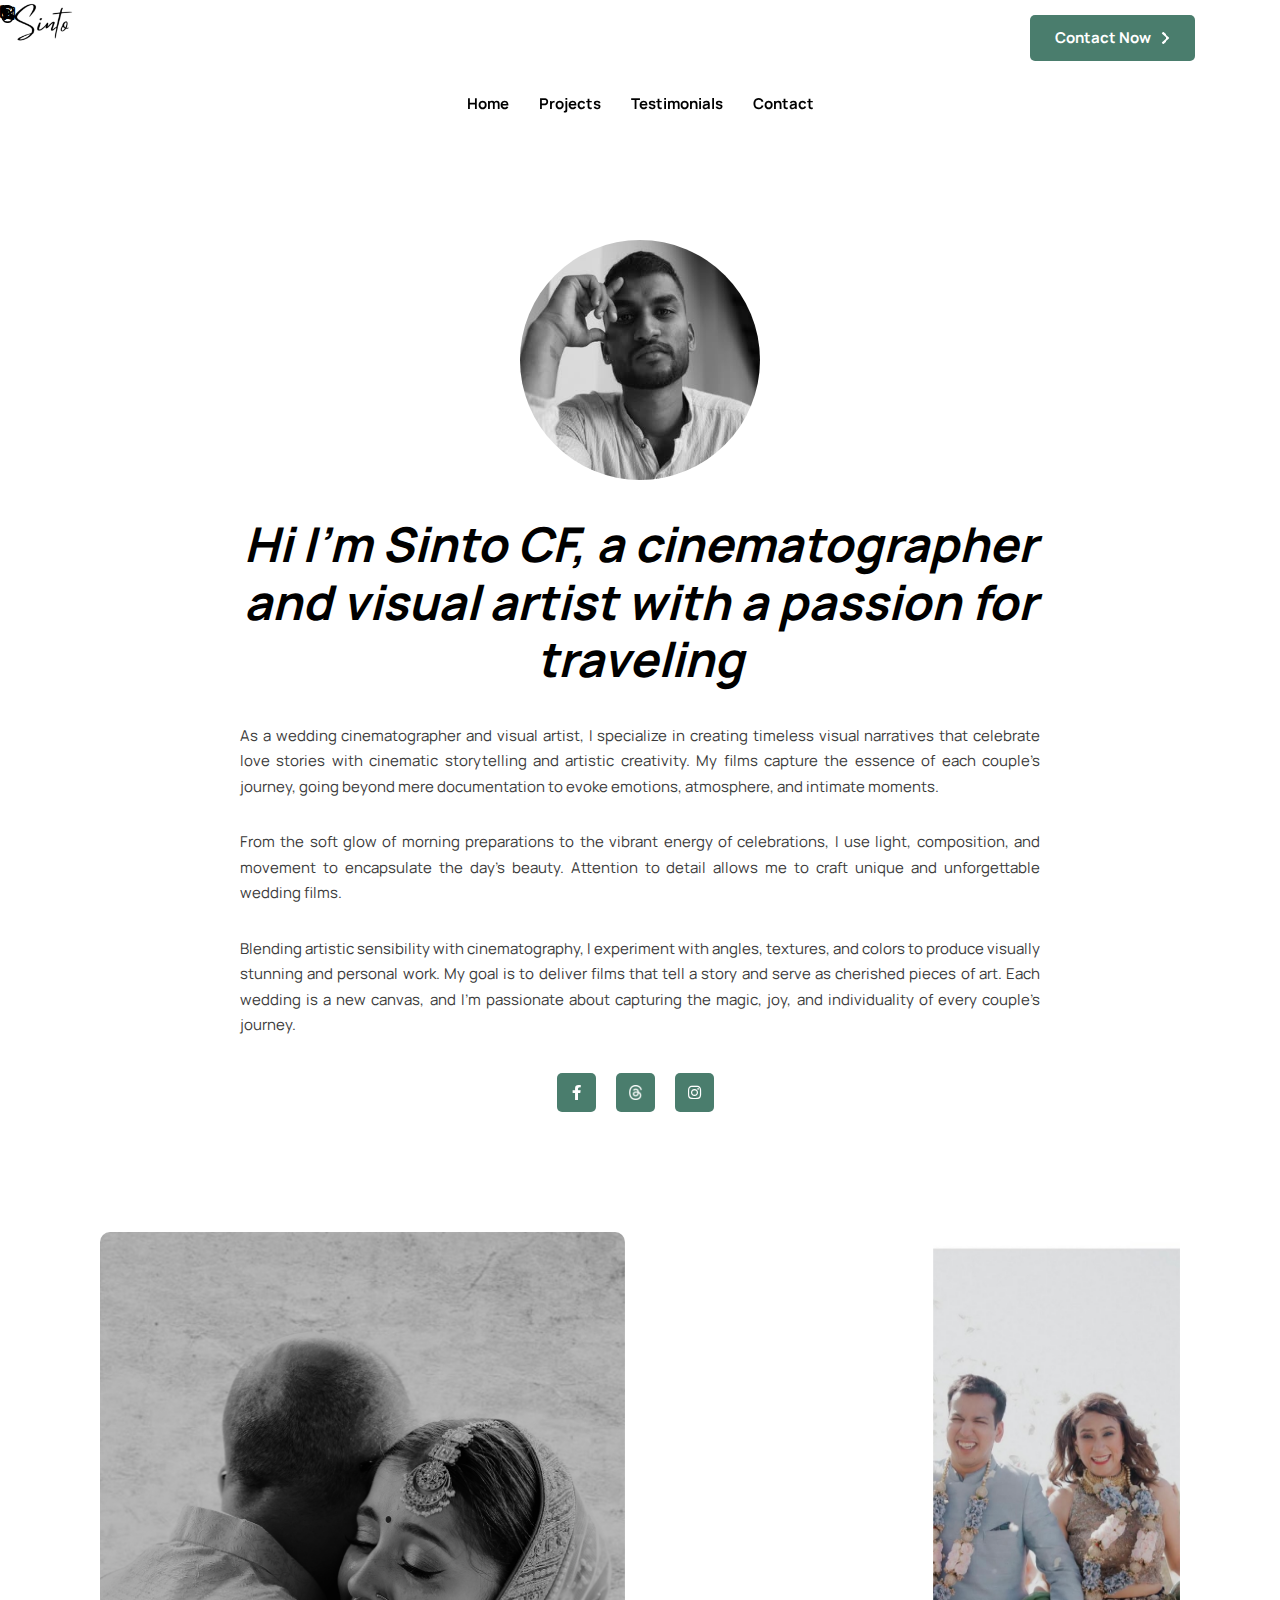
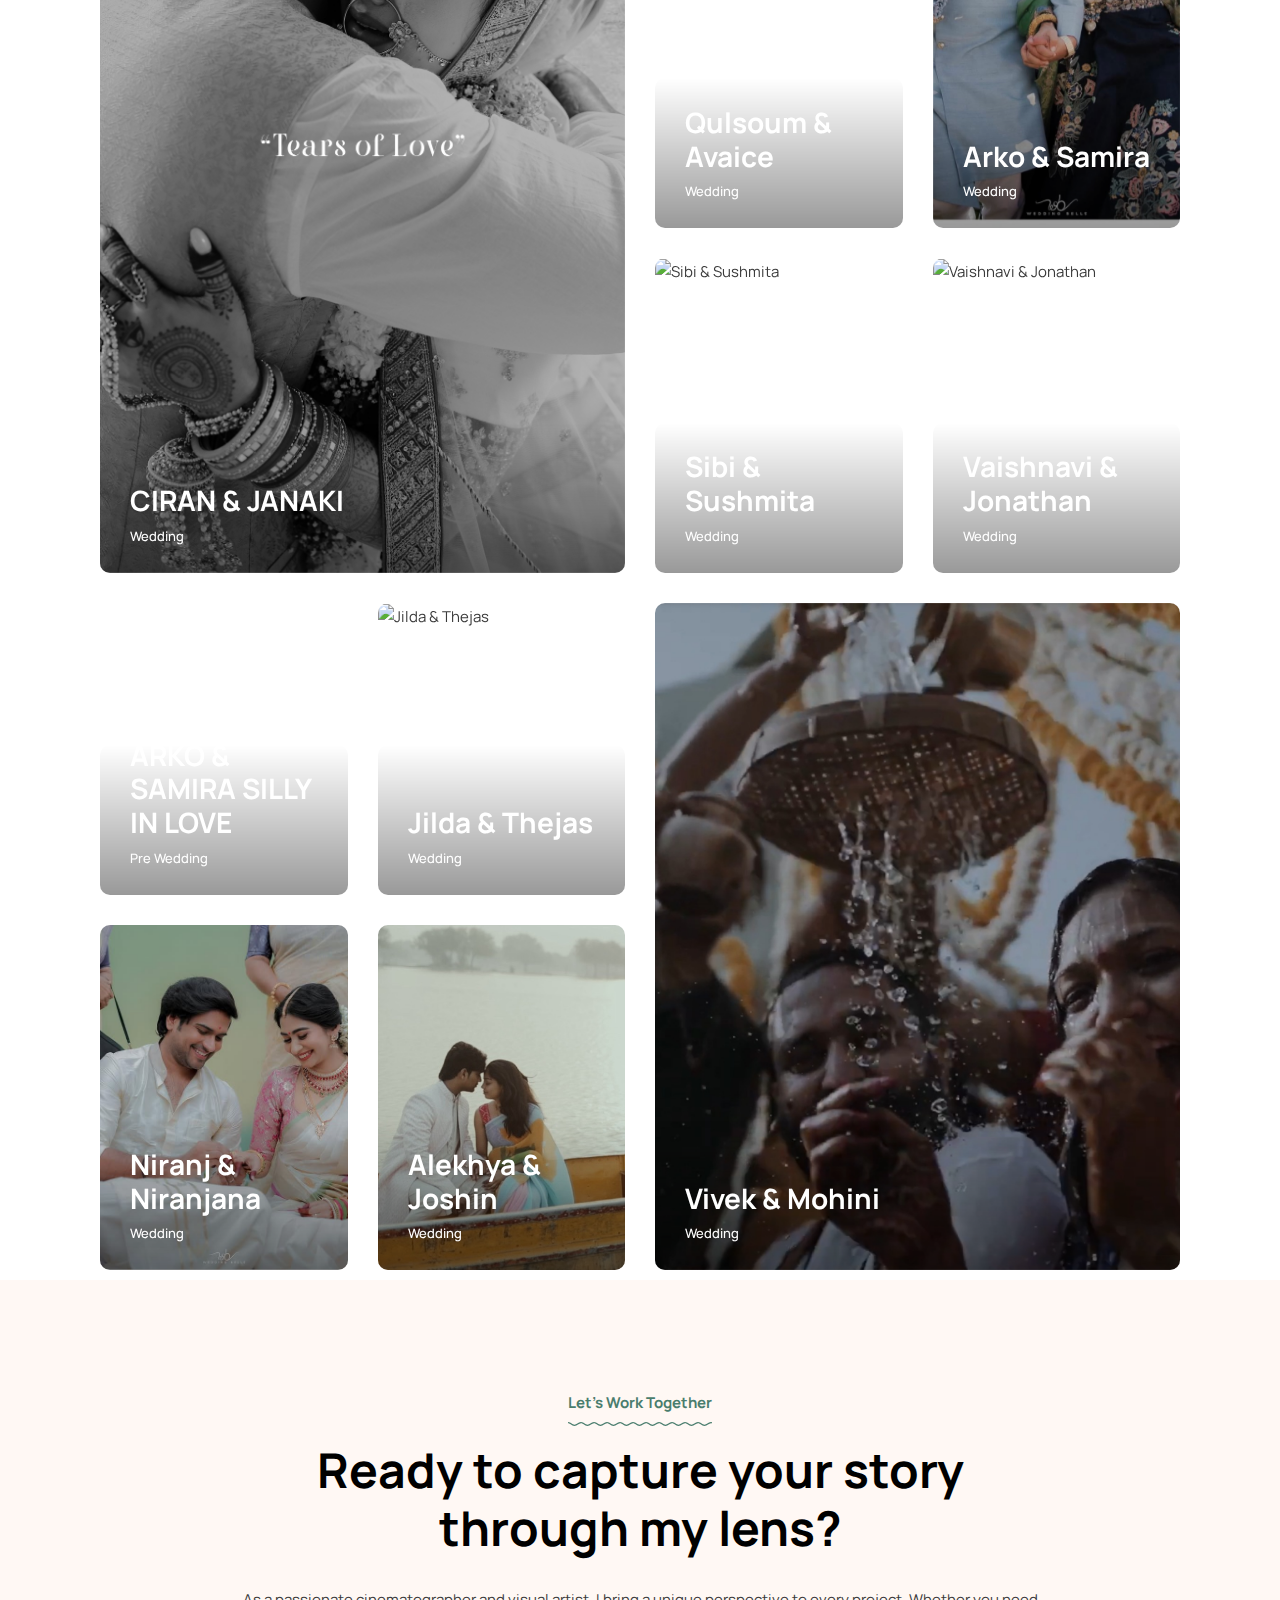
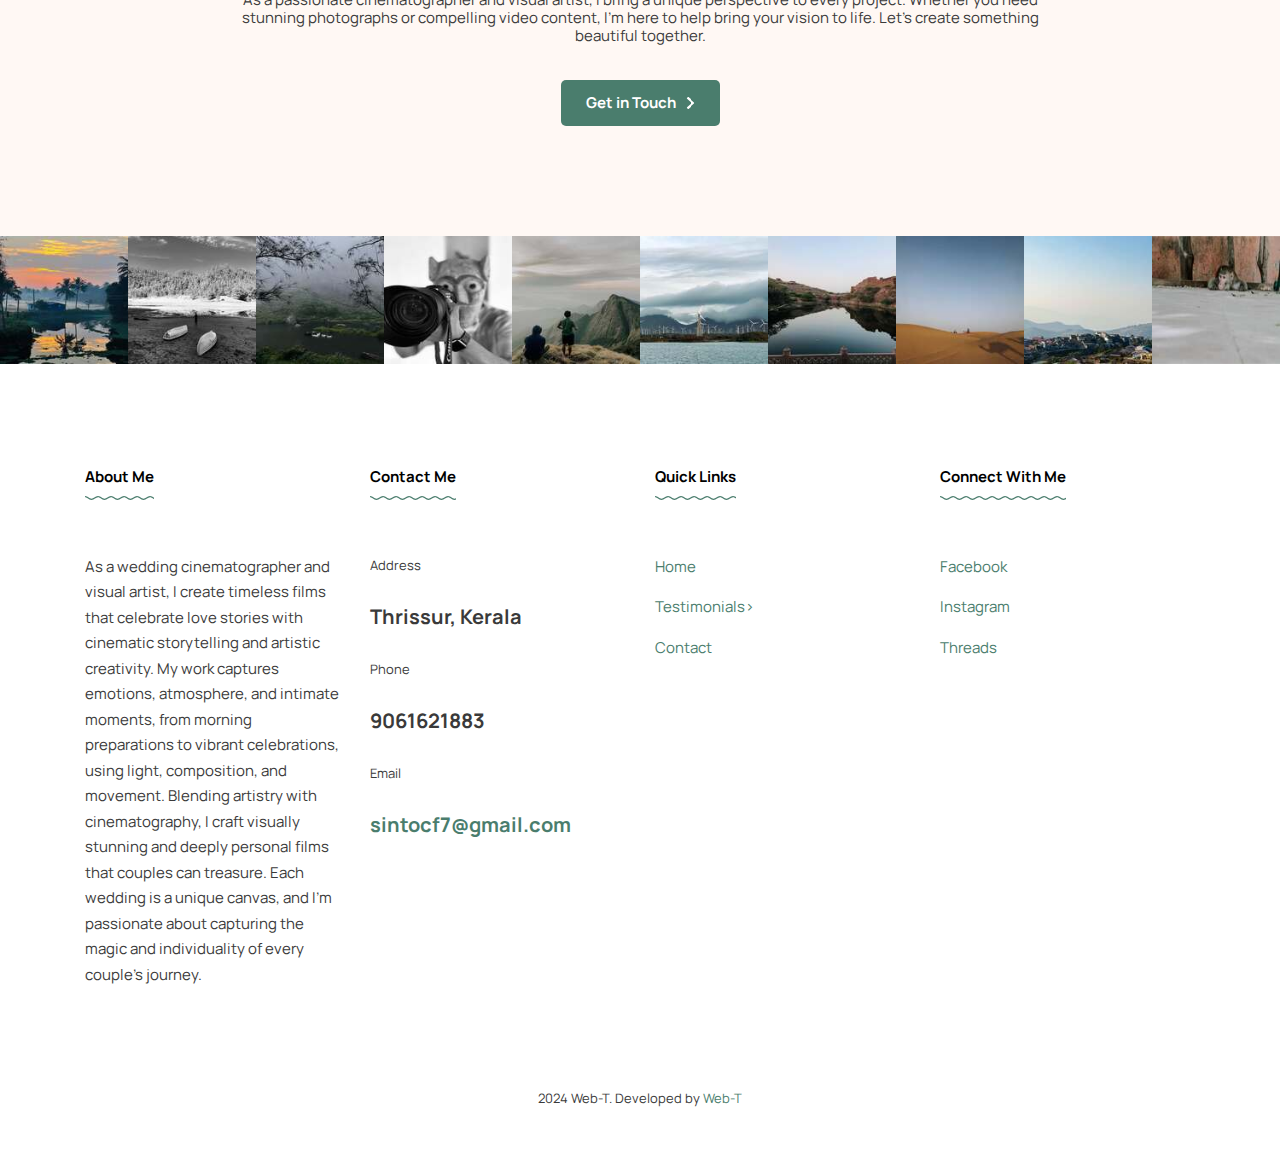
==== commit 010e2c10: "fixed some cover images not found issue" ====
--- a/index.html
+++ b/index.html
@@ -862,7 +862,7 @@
                                             <div class="post-image item-grid-image-metro"><img
                                                     loading="lazy" decoding="async" width="750"
                                                     height="750"
-                                                    src="wp-content/uploads/Sibi & Sushmita/Cover.PNG"
+                                                    src="https://i.ibb.co/SXy6c2q/Cover.jpg"
                                                     class="img-grid-v2 wp-post-image"
                                                     alt="Sibi &#038; Sushmita" /> <a
                                                     href="pages/projects/sibi-and-sushmita.html"> </a>
@@ -884,7 +884,7 @@
                                             <div class="post-image item-grid-image-metro"><img
                                                     loading="lazy" decoding="async" width="750"
                                                     height="750"
-                                                    src="wp-content/uploads/Vaishnavi & Jonathan/Cover.PNG"
+                                                    src="https://i.ibb.co/CvGmR5h/Cover.jpg"
                                                     class="img-grid-v2 wp-post-image"
                                                     alt="Vaishnavi &#038; Jonathan" /> <a
                                                     href="pages/projects/vaishnavi-and-jonathan.html"> </a>
@@ -927,7 +927,7 @@
                                             <div class="post-image item-grid-image-metro"><img
                                                     loading="lazy" decoding="async" width="750"
                                                     height="750"
-                                                    src="wp-content/uploads/Jilda & Thejas/Cover.PNG"
+                                                    src="https://i.ibb.co/xhY7Pq6/Cover.jpg"
                                                     class="img-grid-v2 wp-post-image"
                                                     alt="Jilda &#038; Thejas" /> <a
                                                     href="pages/projects/jilda-and-thejas.html">
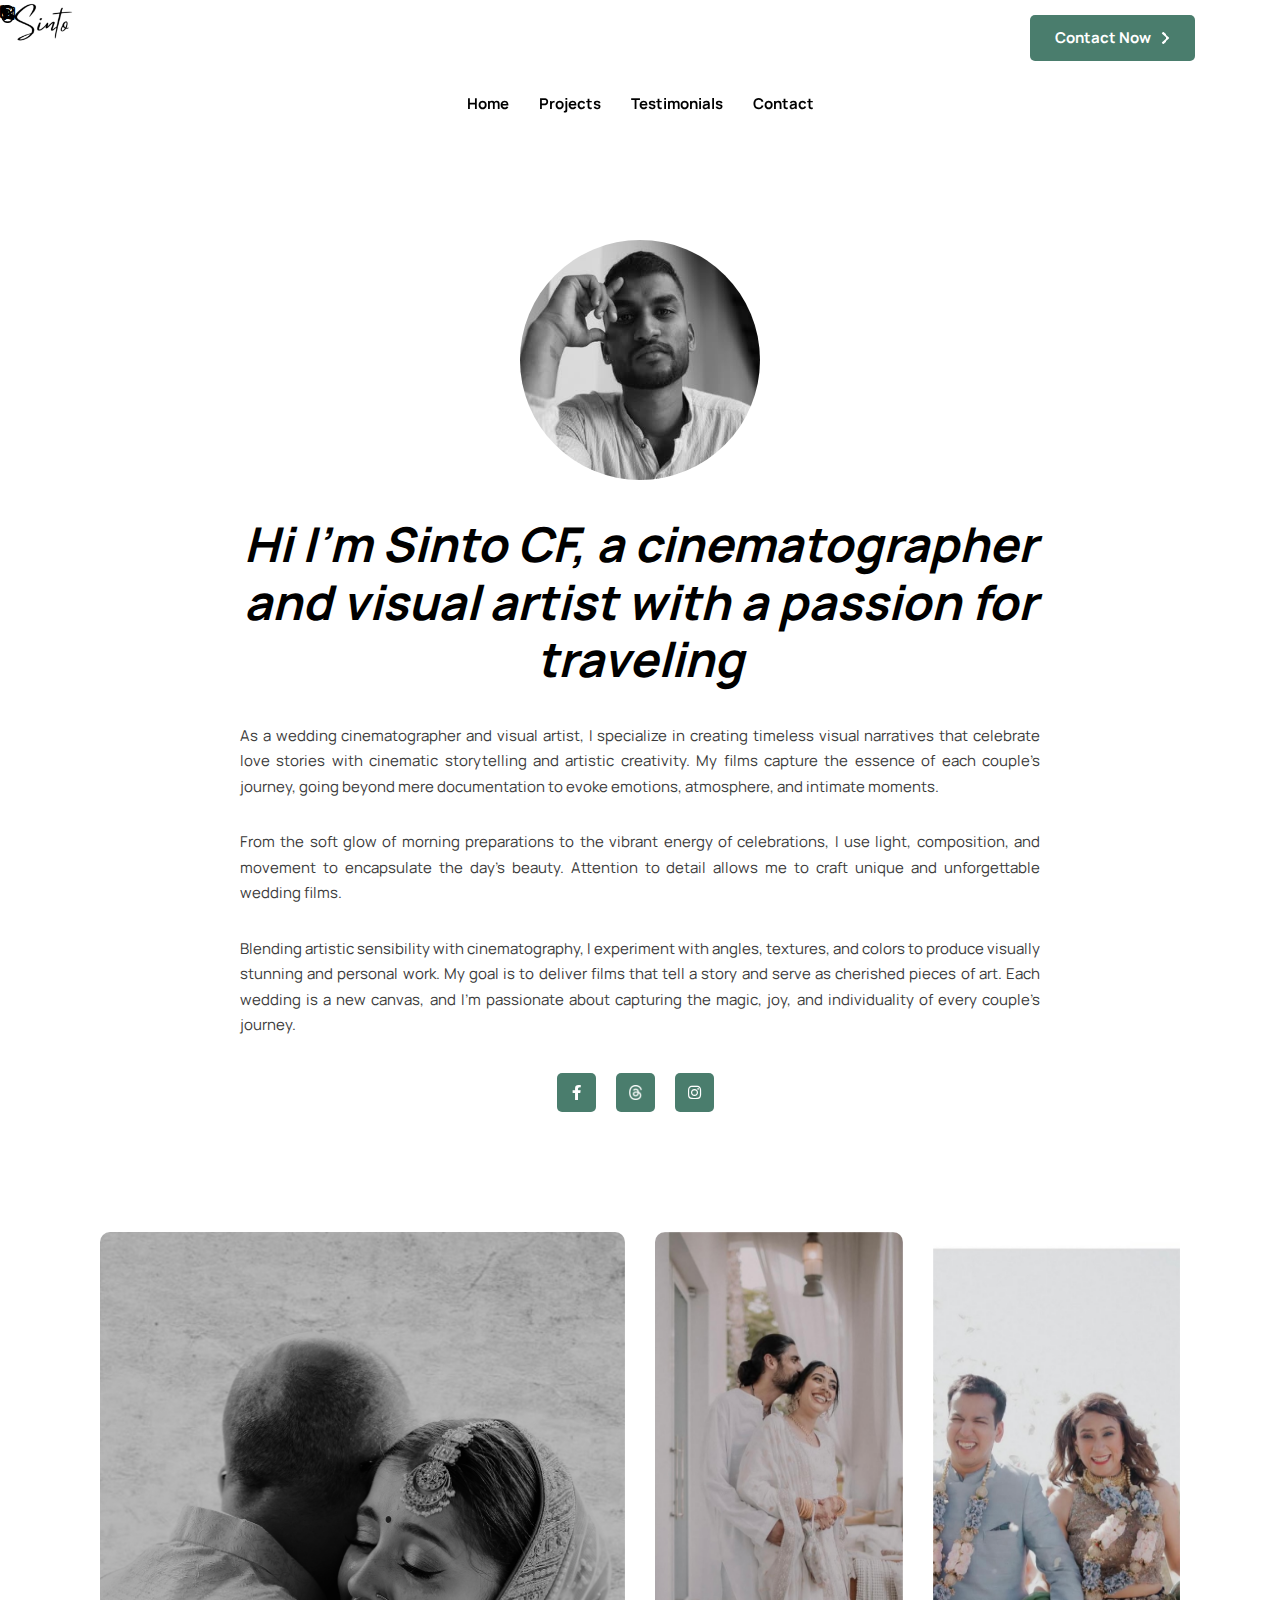
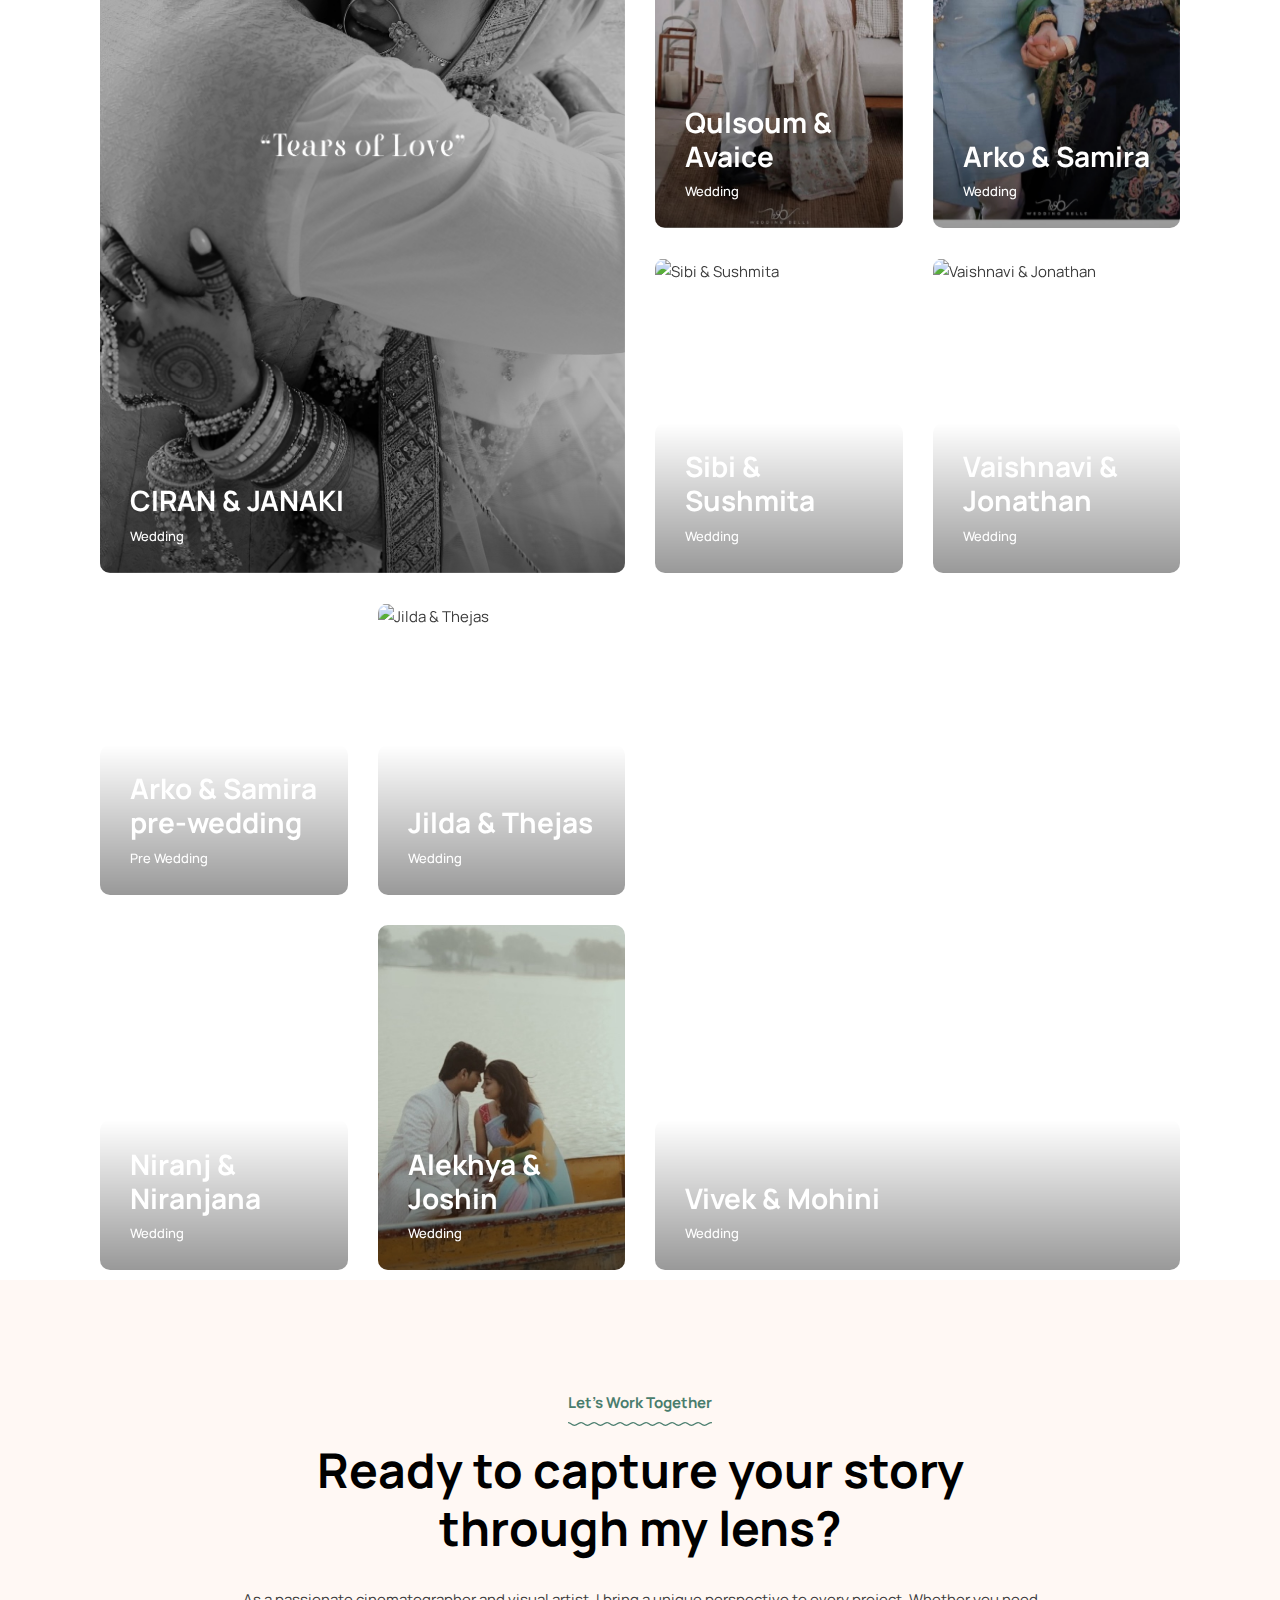
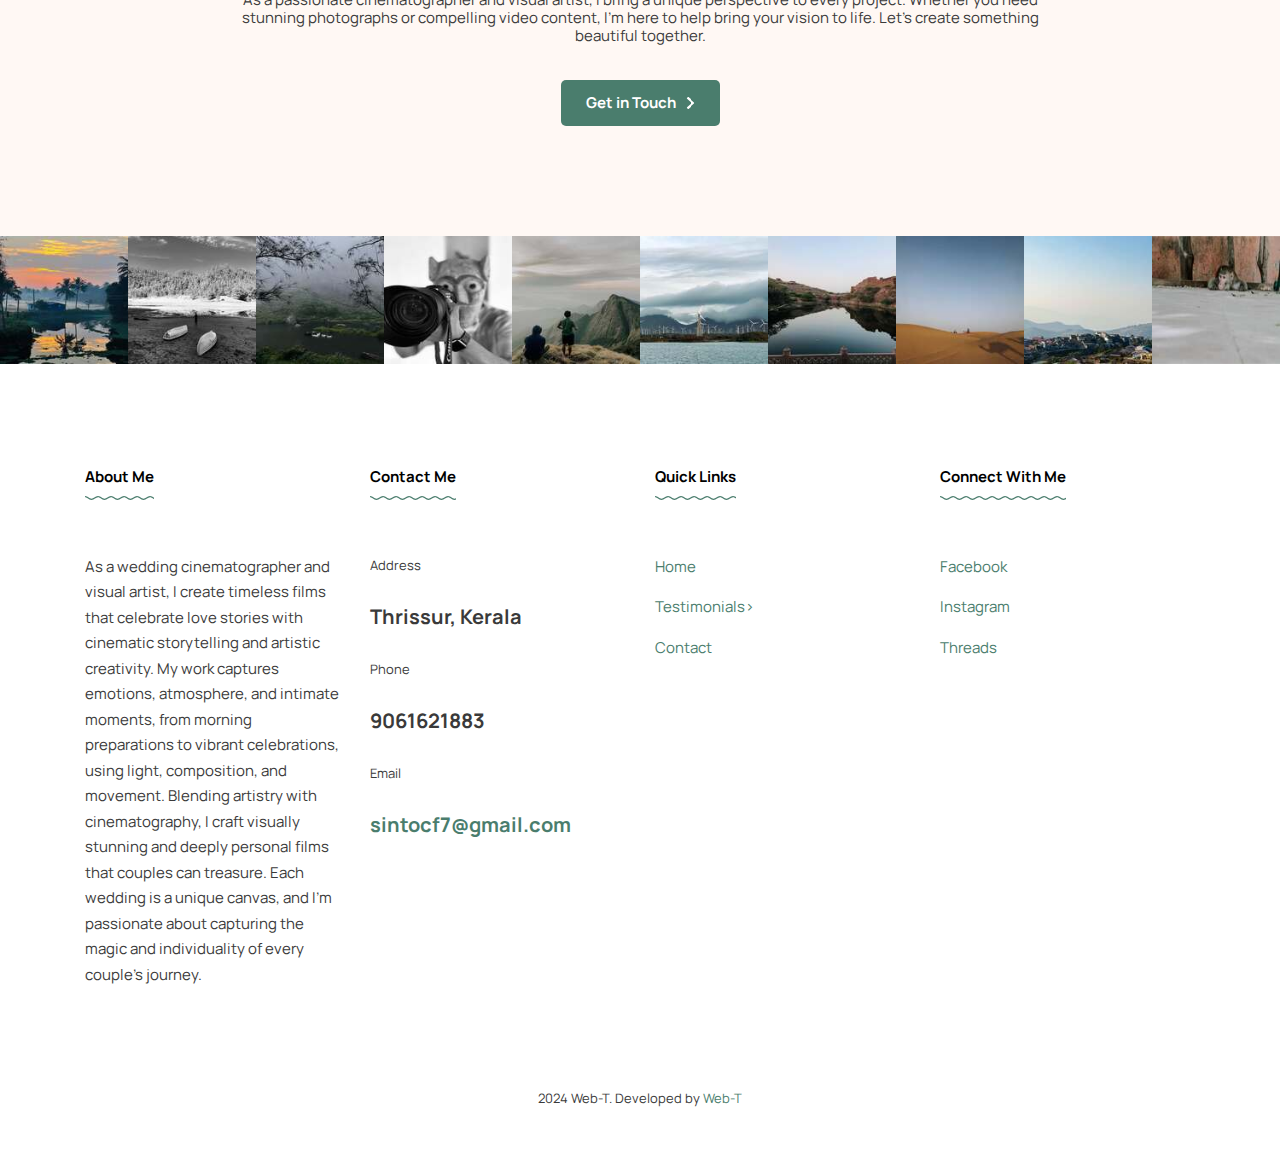
==== commit 986edb89: "changed name of arko & samira silly in love" ====
--- a/index.html
+++ b/index.html
@@ -543,7 +543,7 @@
                                     <a href="pages/projects/arko-and-samira.html">ARKO & SAMIRA</a>
                                 </li>
                                 <li class="menu-item menu-item-type-post_type menu-item-object-page">
-                                    <a href="pages/projects/arko-and-samira-silly-in-love.html">ARKO & SAMIRA SILLY IN LOVE</a>
+                                    <a href="pages/projects/arko-and-samira-silly-in-love.html">ARKO & SAMIRA</a>
                                 </li>
                                 <li class="menu-item menu-item-type-post_type menu-item-object-page">
                                     <a href="pages/projects/bell-vie.html">Alekhya & Joshin</a>
@@ -670,7 +670,7 @@
                                     <a href="pages/projects/arko-and-samira.html">ARKO & SAMIRA</a>
                                 </li>
                                 <li class="menu-item menu-item-type-post_type menu-item-object-page">
-                                    <a href="pages/projects/arko-and-samira-silly-in-love.html">ARKO & SAMIRA SILLY IN LOVE</a>
+                                    <a href="pages/projects/arko-and-samira-silly-in-love.html">Arko & Samira pre-wedding</a>
                                 </li>
                                 <li class="menu-item menu-item-type-post_type menu-item-object-page">
                                     <a href="pages/projects/bell-vie.html">Alekhya & Joshin</a>
@@ -913,7 +913,7 @@
                                                 </a></div>
                                             <div class="item-text-holder-v2">
                                                 <h2 class="item-title display-6"><a
-                                                        href="pages/projects/arko-and-samira-silly-in-love.html">ARKO & SAMIRA SILLY IN LOVE</a></h2>
+                                                        href="pages/projects/arko-and-samira-silly-in-love.html">Arko & Samira pre-wedding</a></h2>
                                                 <ul class="portfolio-categ portfolio-categ-v2">
                                                     <li><a
                                                             href="pages/projects/arko-and-samira-silly-in-love.html">Pre Wedding</a>
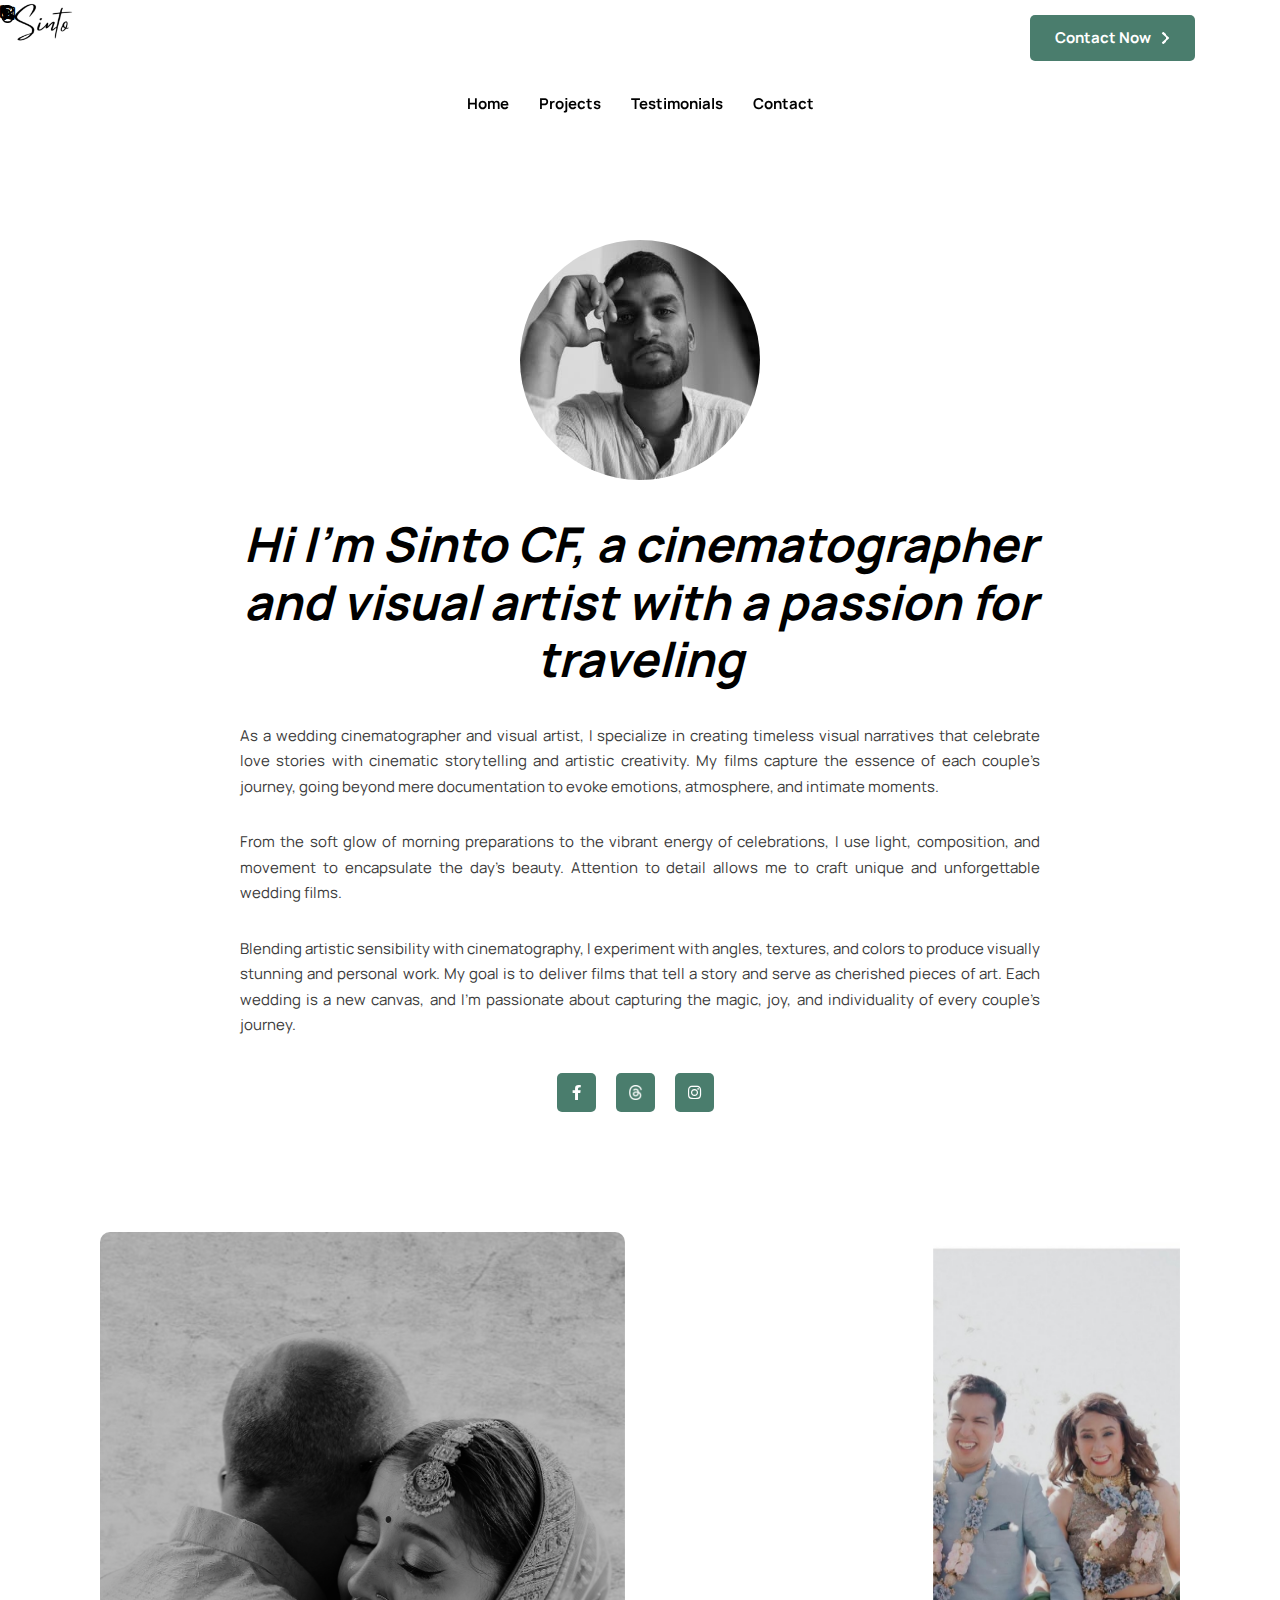
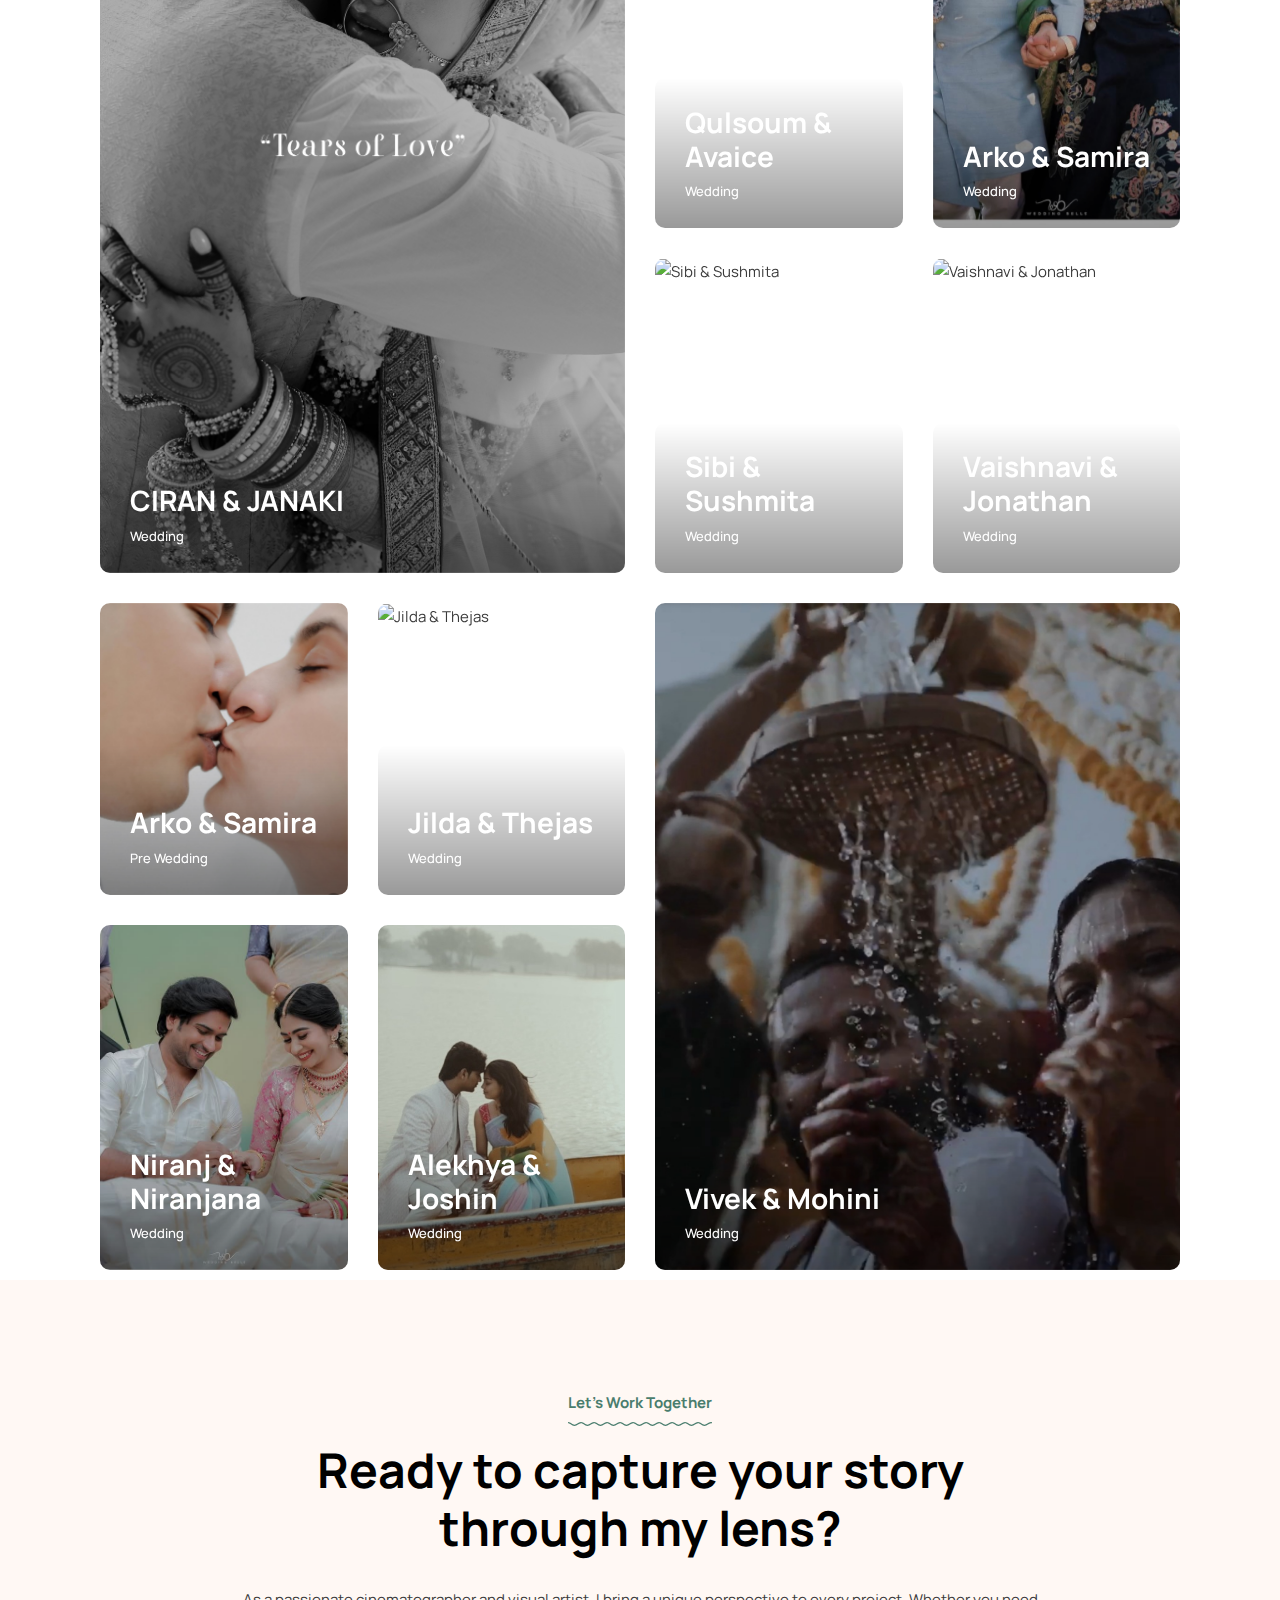
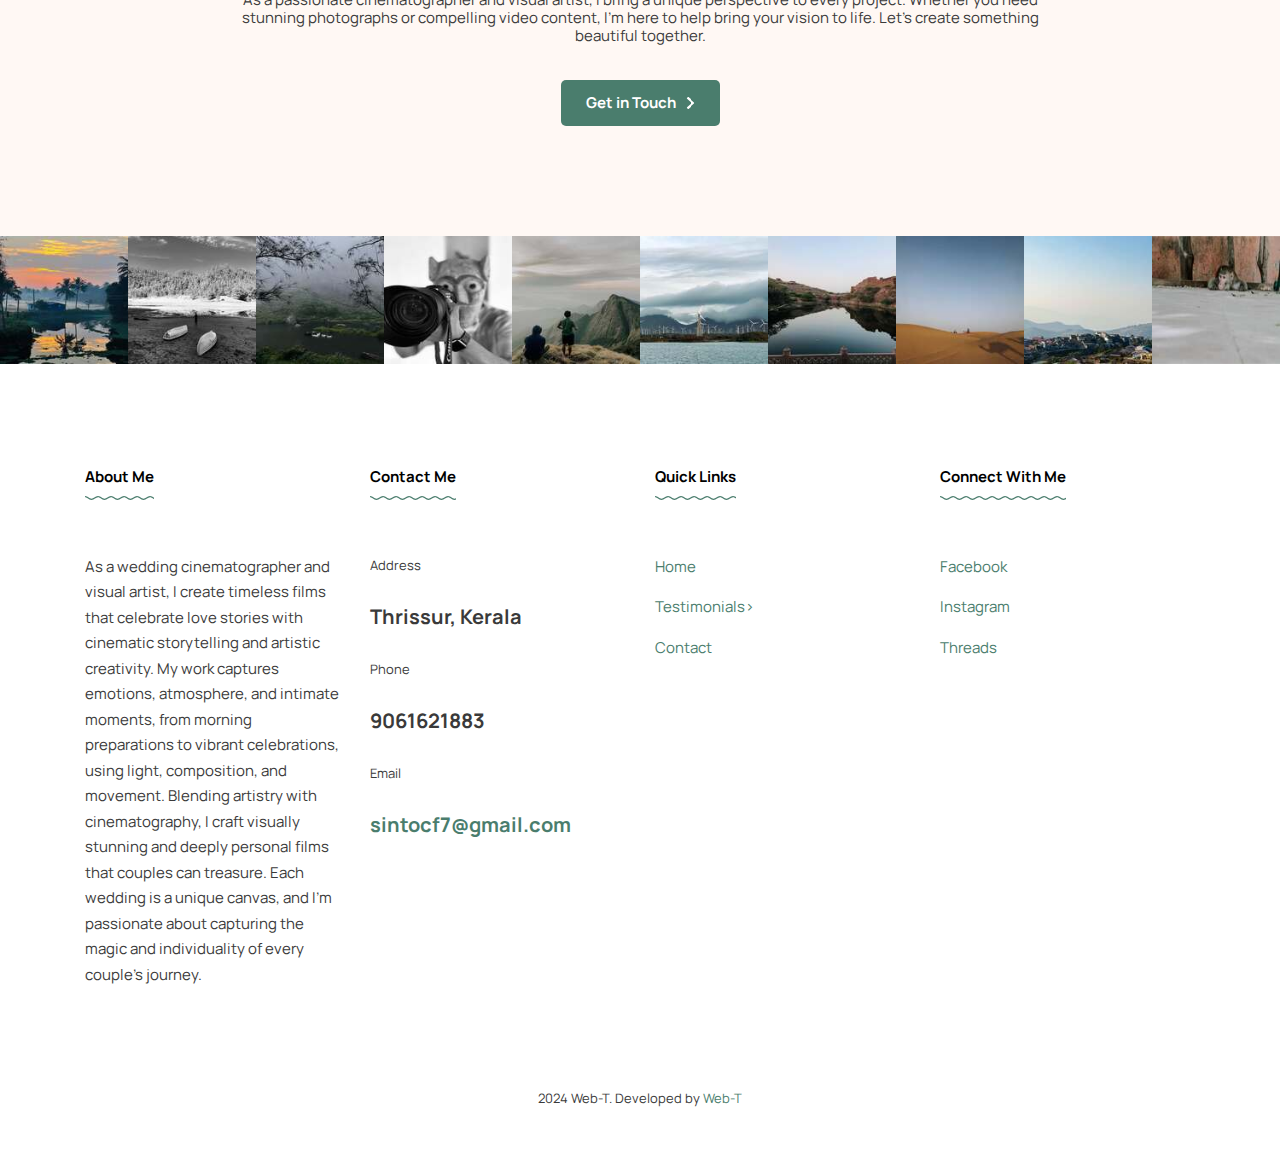
==== commit 76c1c929: "minor typo" ====
--- a/index.html
+++ b/index.html
@@ -913,7 +913,7 @@
                                                 </a></div>
                                             <div class="item-text-holder-v2">
                                                 <h2 class="item-title display-6"><a
-                                                        href="pages/projects/arko-and-samira-silly-in-love.html">Arko & Samira pre-wedding</a></h2>
+                                                        href="pages/projects/arko-and-samira-silly-in-love.html">Arko & Samira</a></h2>
                                                 <ul class="portfolio-categ portfolio-categ-v2">
                                                     <li><a
                                                             href="pages/projects/arko-and-samira-silly-in-love.html">Pre Wedding</a>
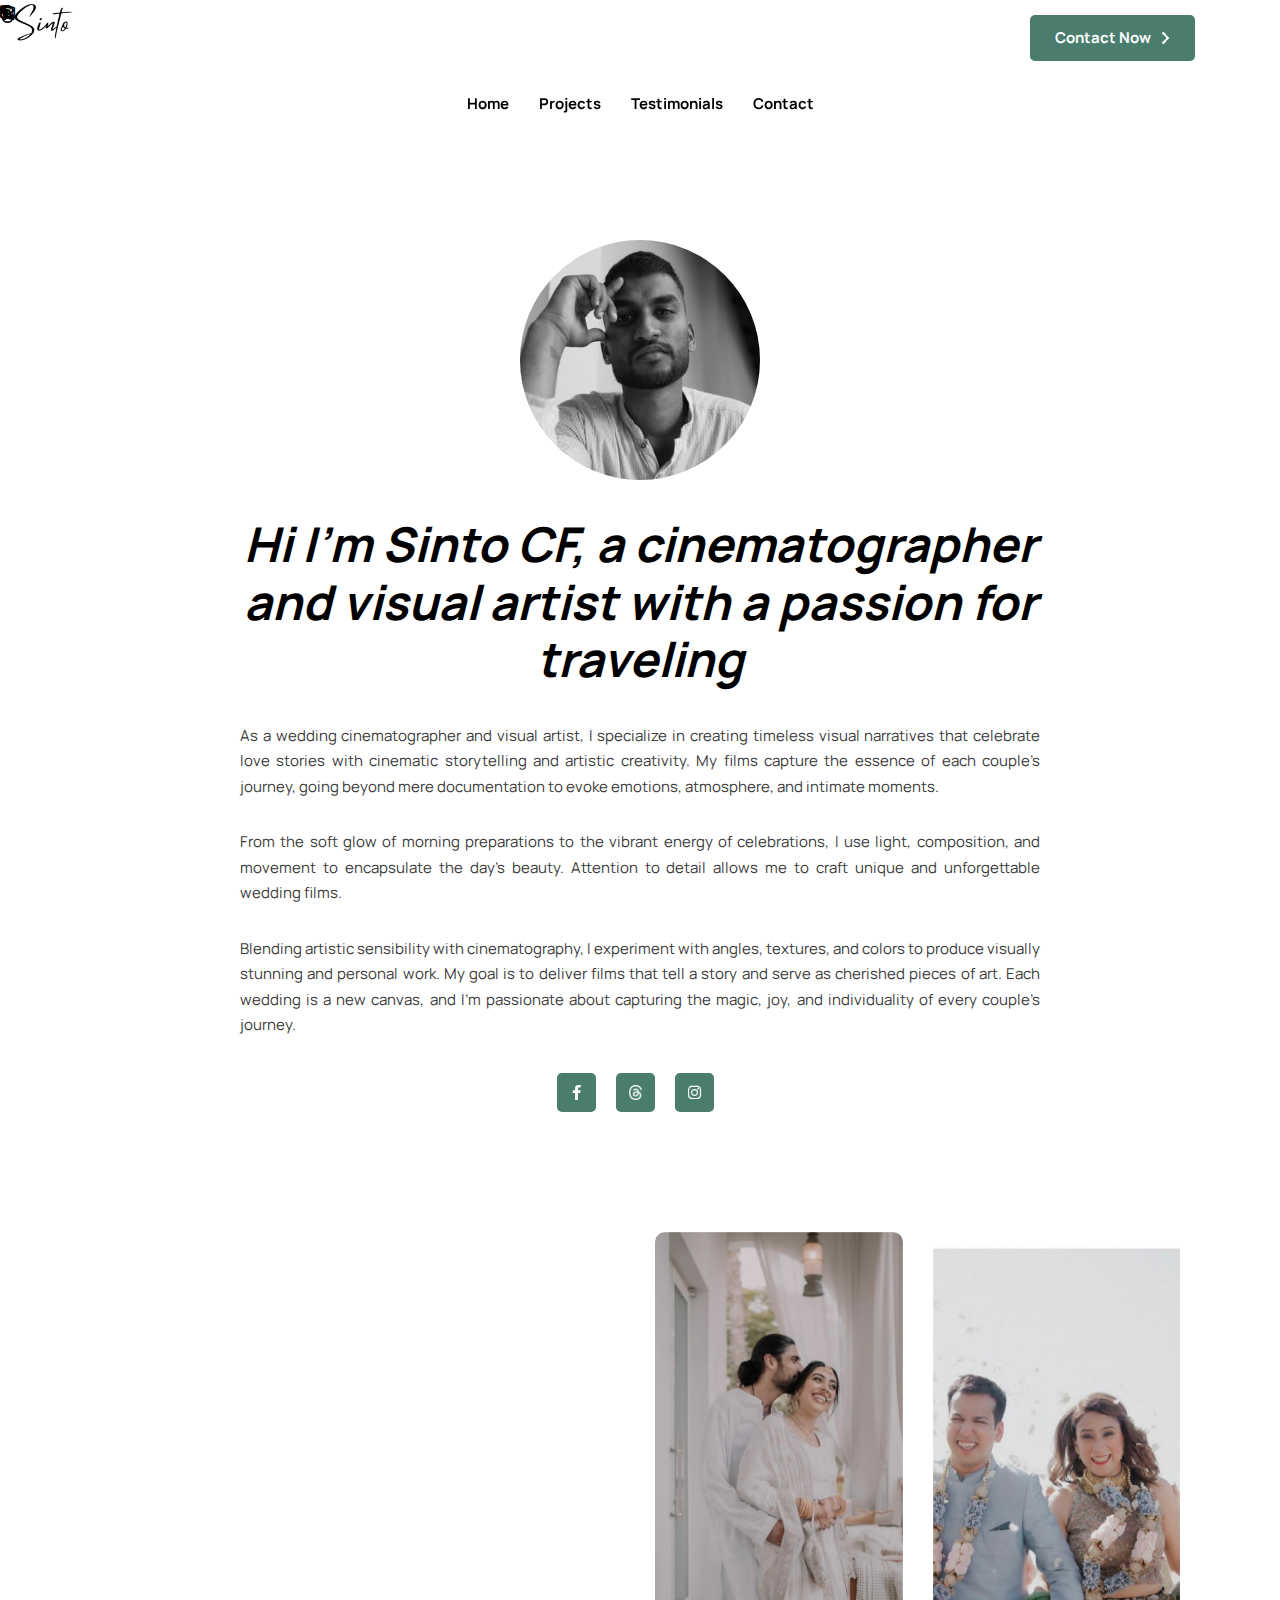
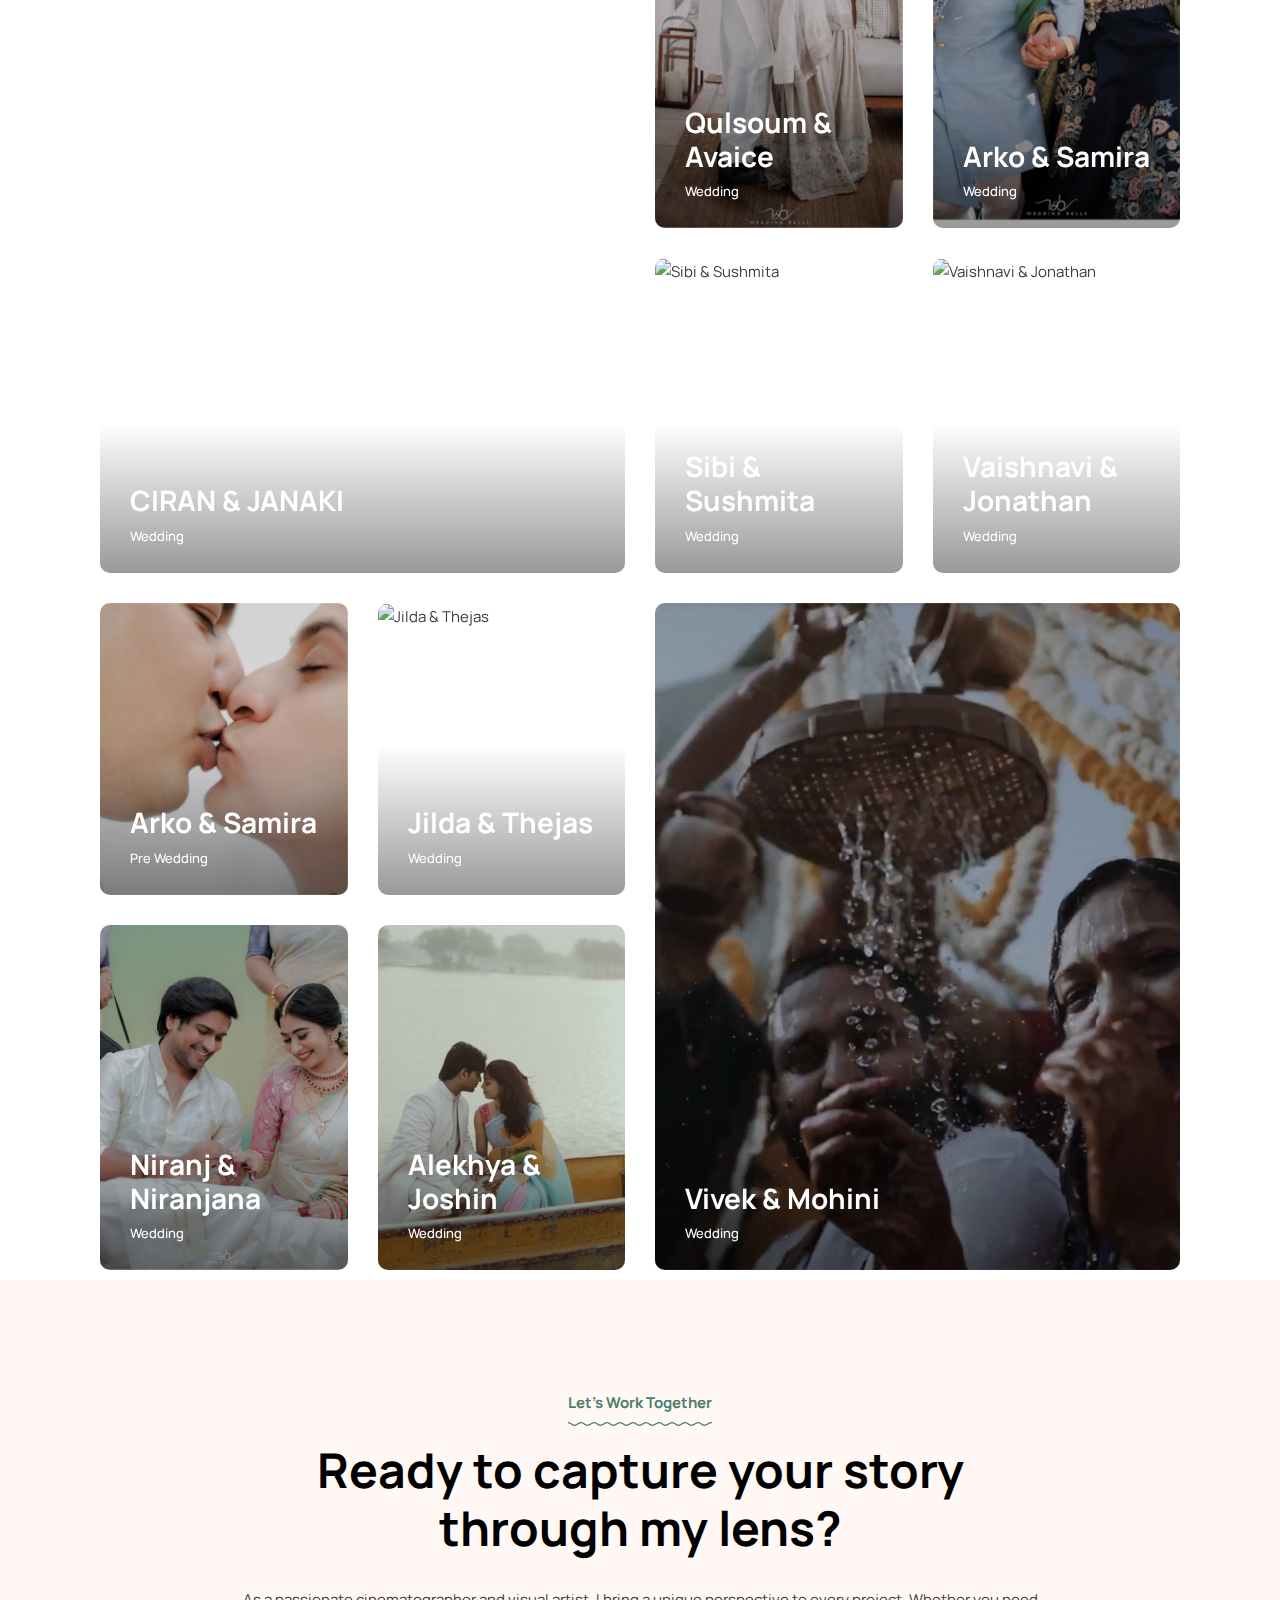
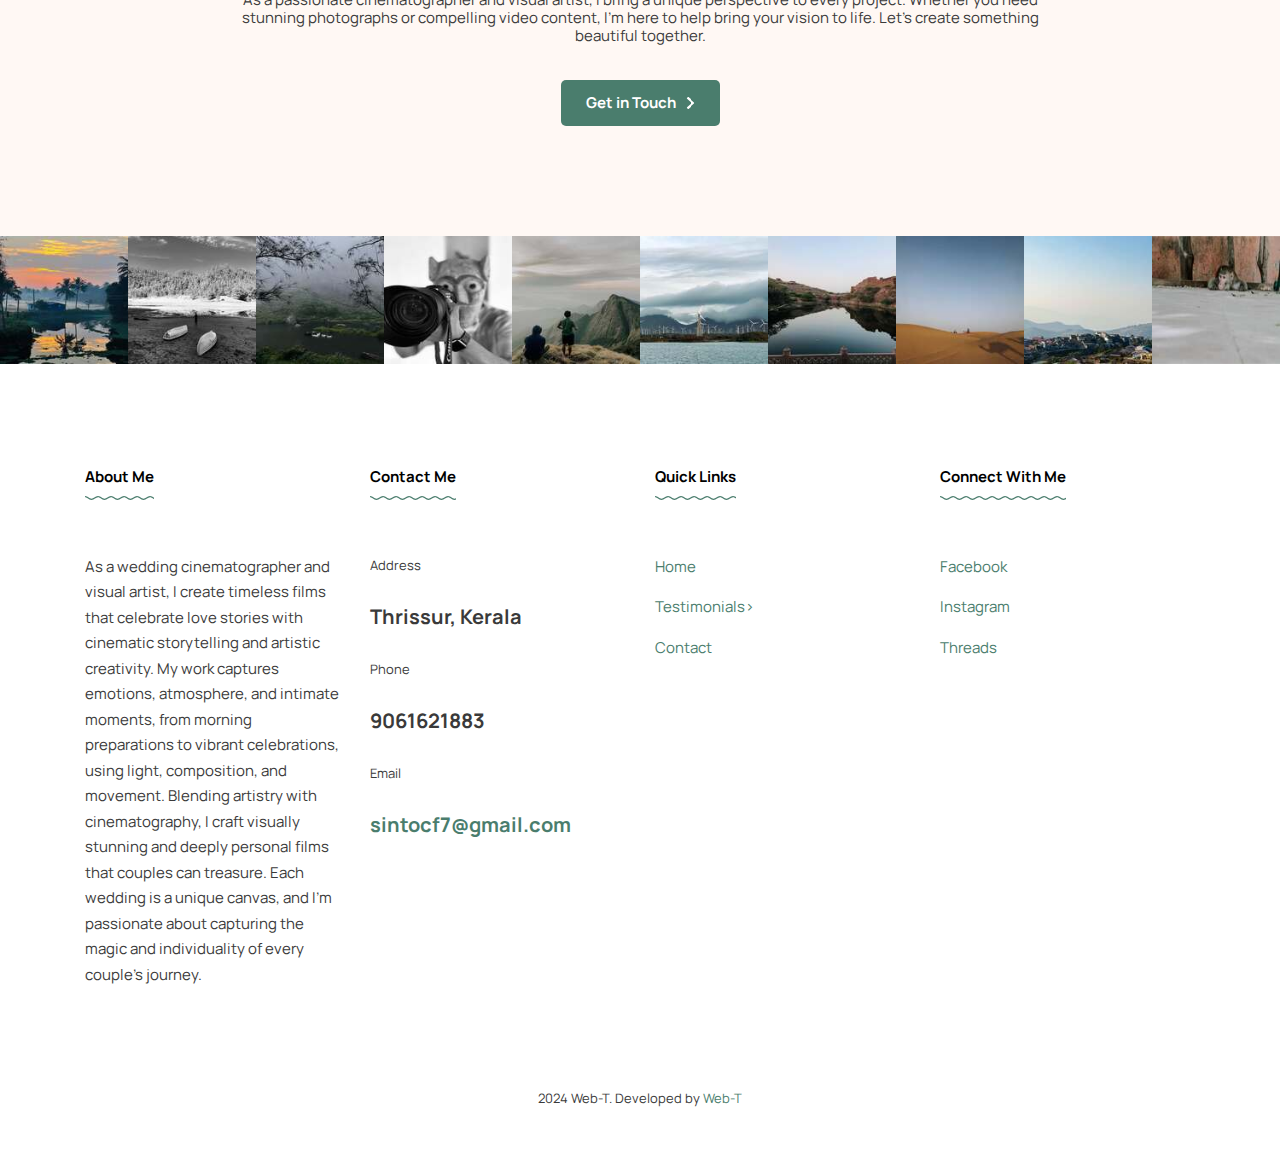
==== commit a8622dce: "Silly in love changes" ====
--- a/index.html
+++ b/index.html
@@ -908,7 +908,7 @@
                                                     height="750"
                                                     src="wp-content/uploads/ARKO & SAMIRA SILLY IN LOVE/Cover.png"
                                                     class="img-grid-v2 wp-post-image"
-                                                    alt="ARKO & SAMIRA SILLY IN LOVE" /> <a
+                                                    alt="ARKO & SAMIRA pre-wedding" /> <a
                                                     href="pages/projects/arko-and-samira-silly-in-love.html">
                                                 </a></div>
                                             <div class="item-text-holder-v2">
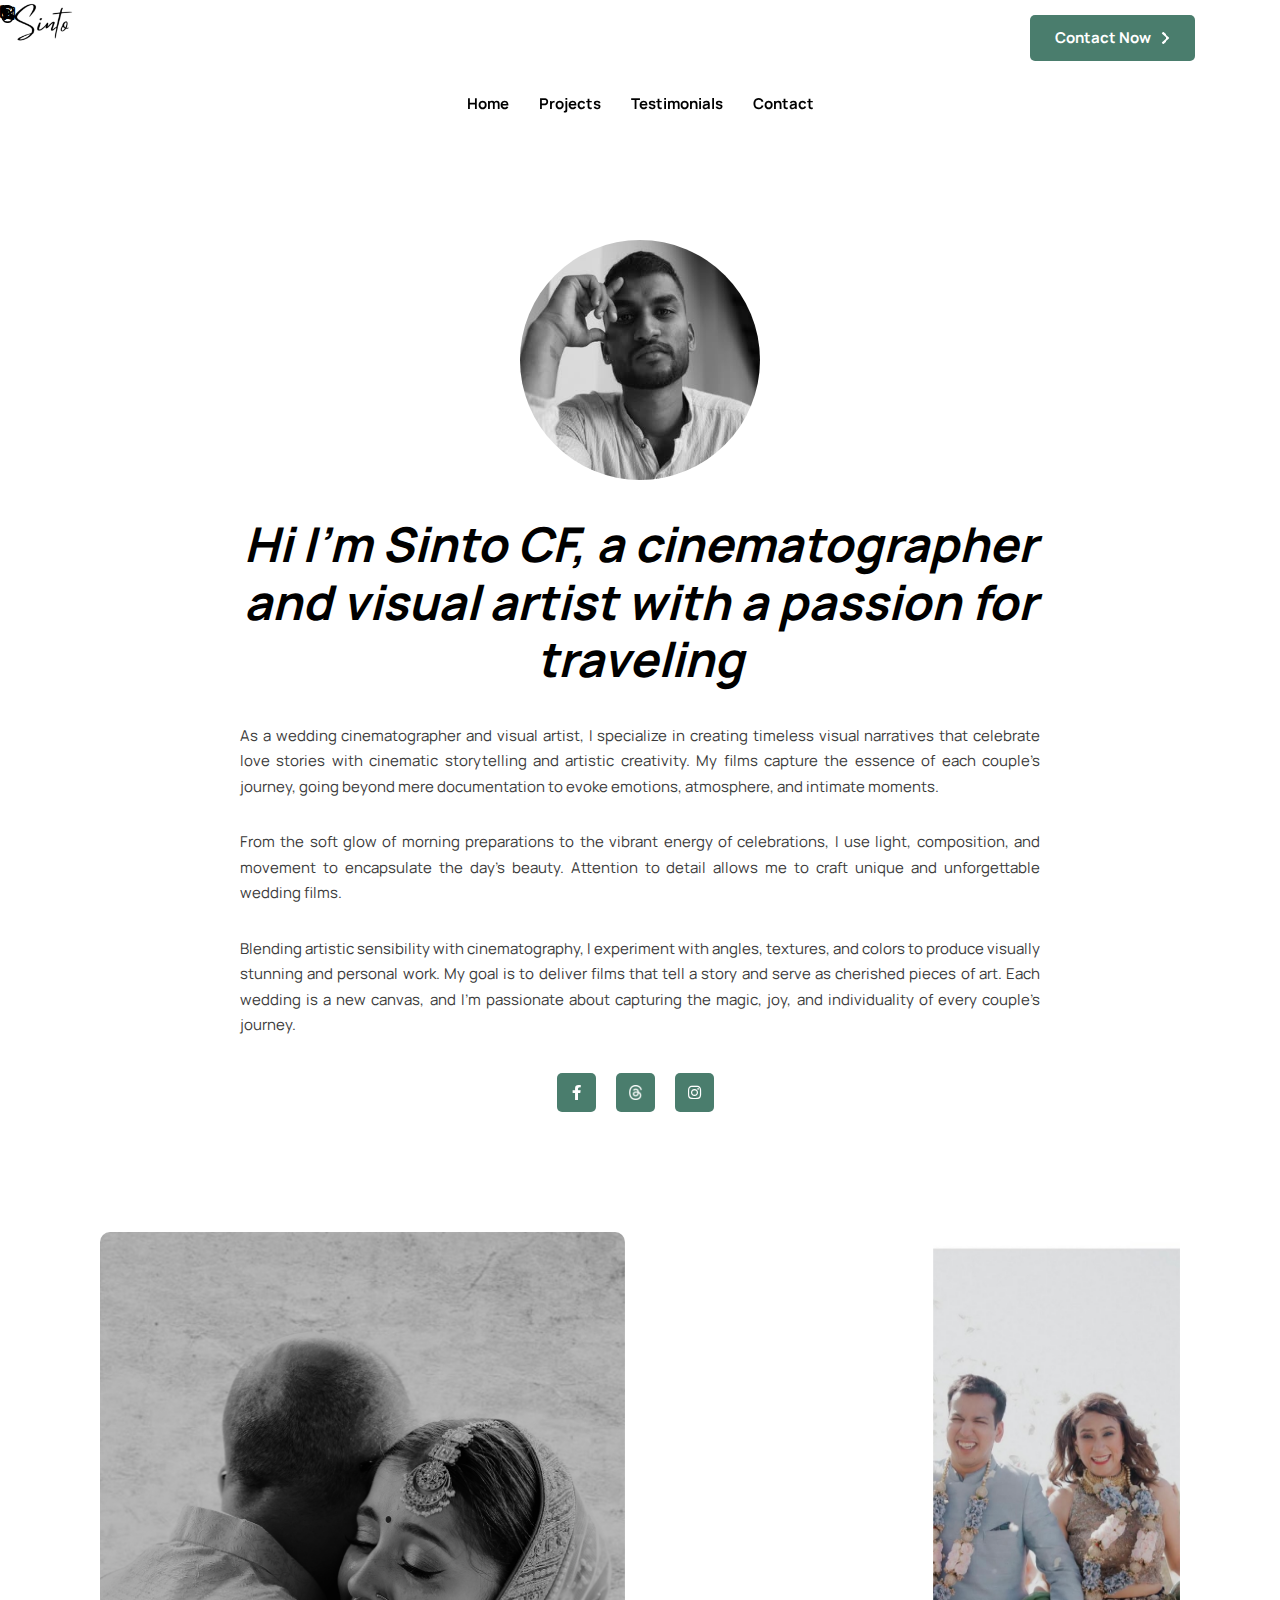
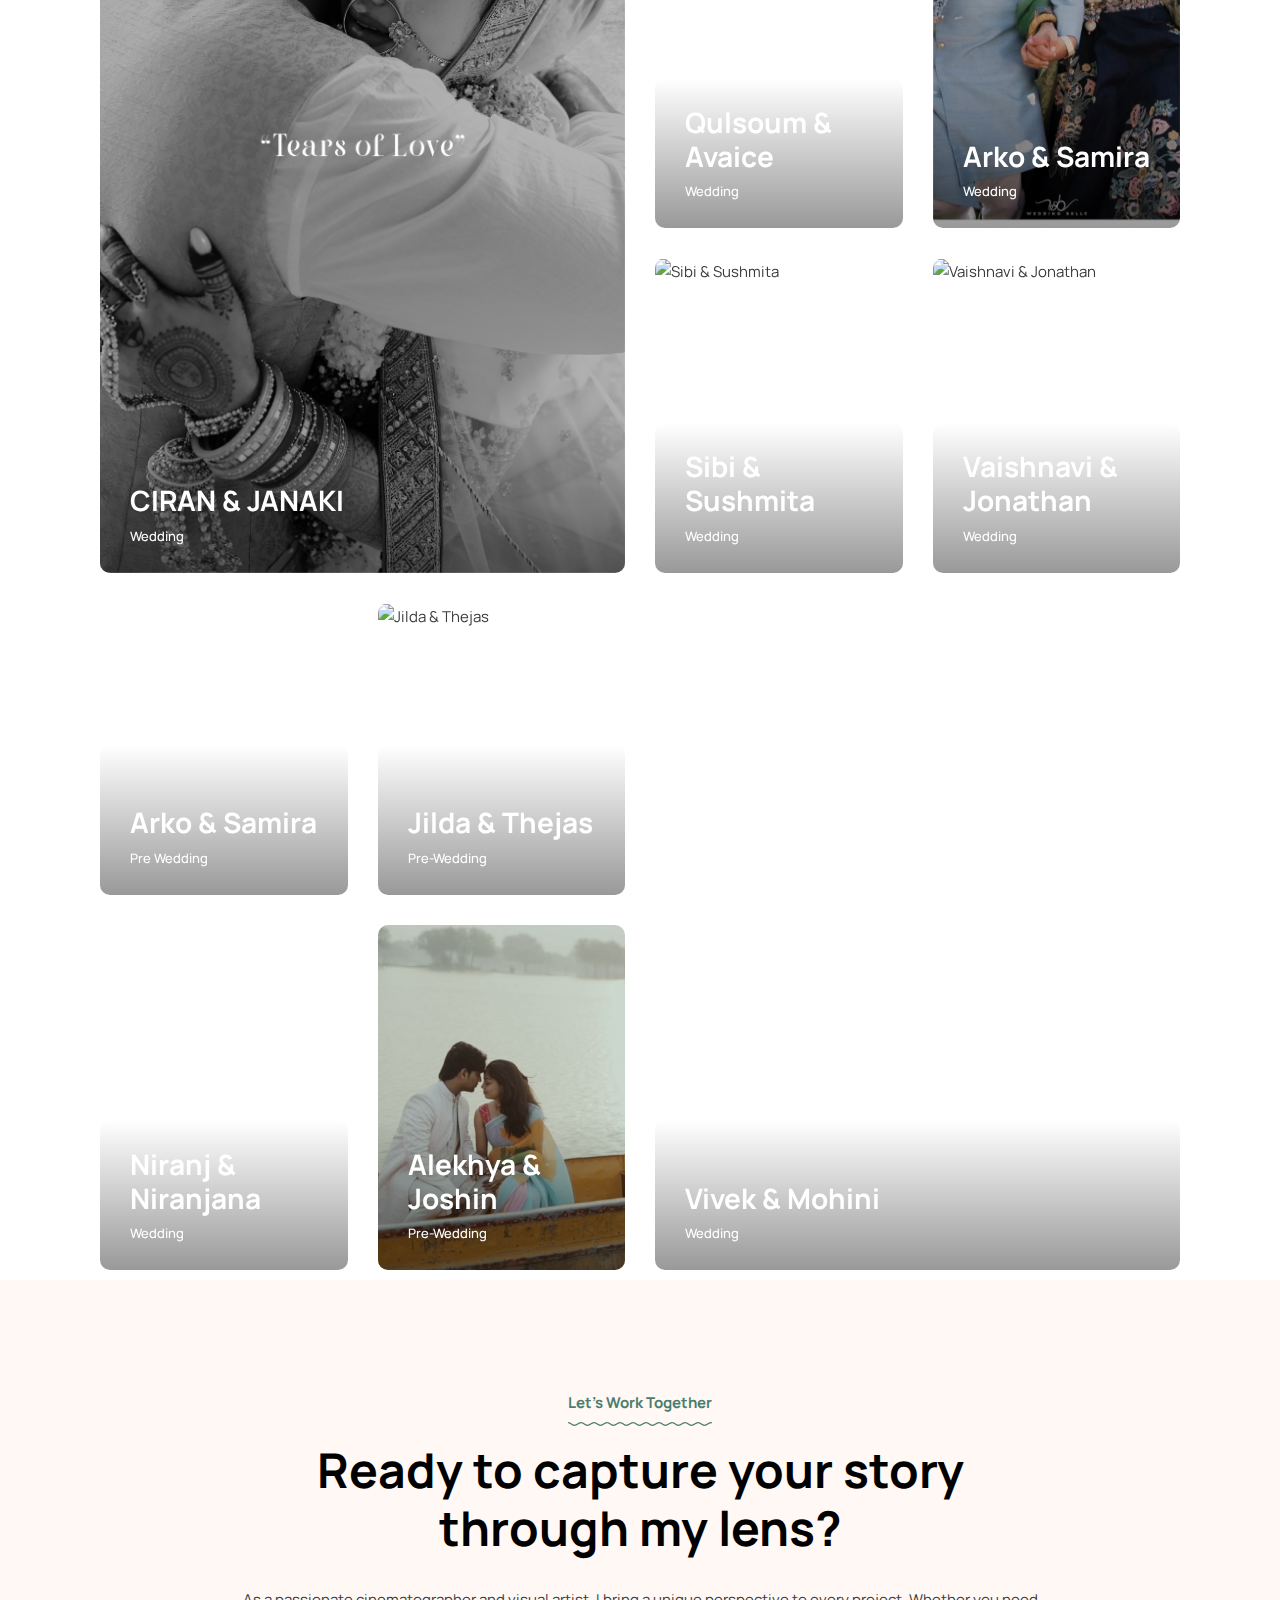
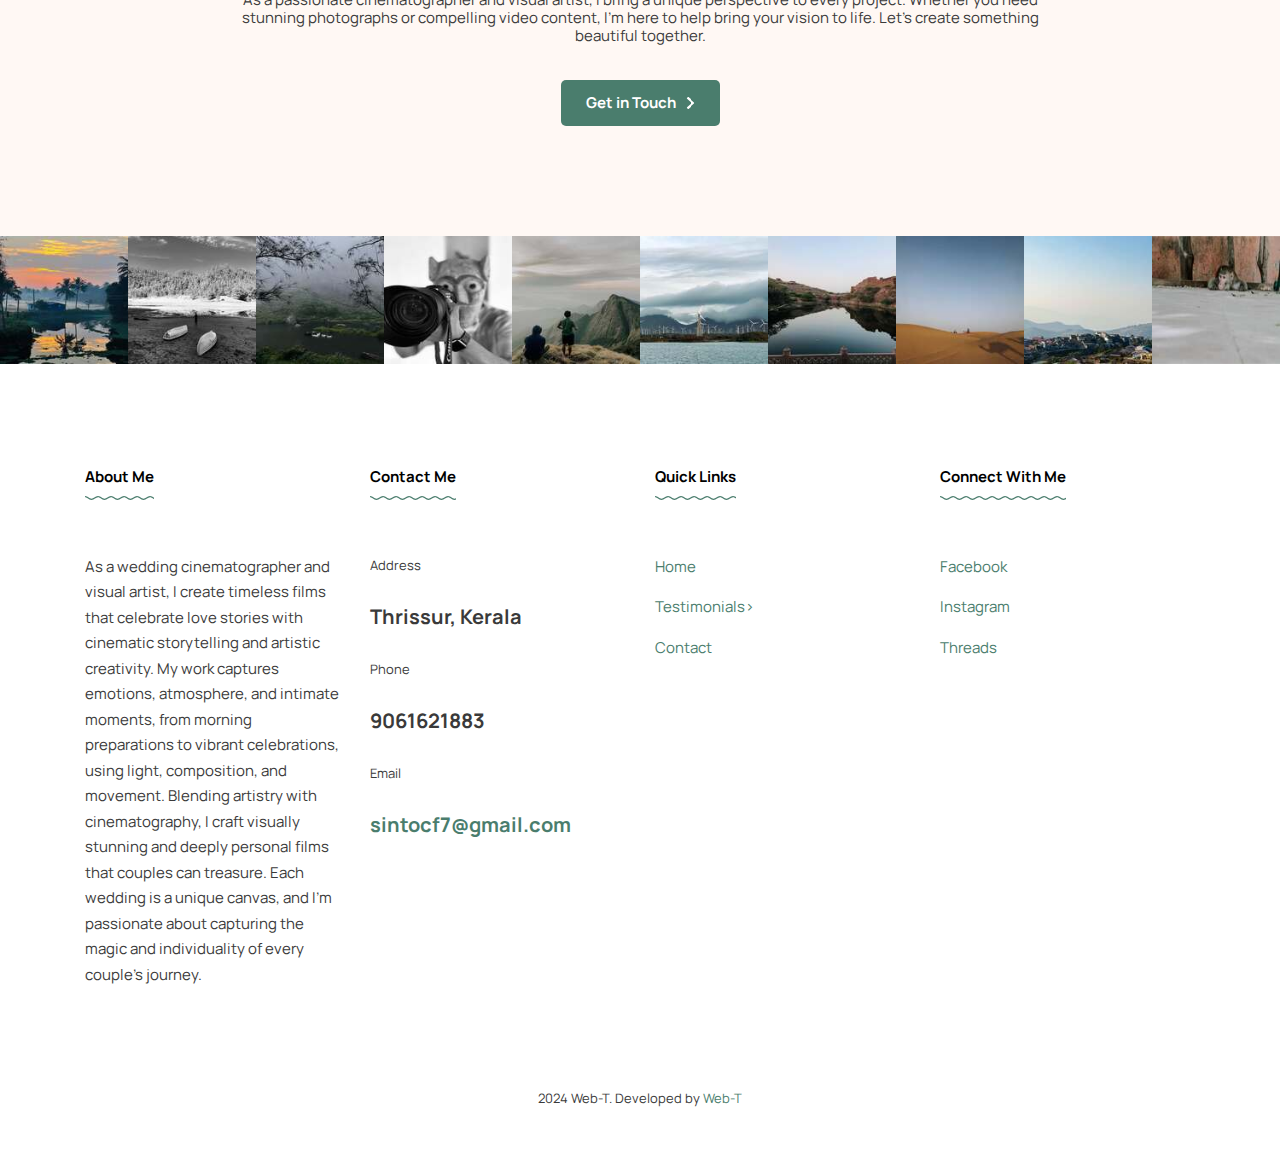
==== commit e9cf2e61: "Update index.html" ====
--- a/index.html
+++ b/index.html
@@ -938,7 +938,7 @@
                                                         &#038; Thejas</a></h2>
                                                 <ul class="portfolio-categ portfolio-categ-v2">
                                                     <li><a
-                                                            href="pages/projects/jilda-and-thejas.html">Wedding</a>
+                                                            href="pages/projects/jilda-and-thejas.html">Pre-Wedding</a>
                                                     </li>
                                                 </ul>
                                             </div>
@@ -977,7 +977,7 @@
                                                         href="pages/projects/bell-vie.html">Alekhya & Joshin</a></h2>
                                                 <ul class="portfolio-categ portfolio-categ-v2">
                                                     <li><a
-                                                            href="pages/projects/bell-vie.html">Wedding</a>
+                                                            href="pages/projects/bell-vie.html">Pre-Wedding</a>
                                                     </li>
                                                 </ul>
                                             </div>
@@ -1361,4 +1361,4 @@
     </script>
     <script src="path/to/script.js"></script>
 </body>
-</html>+</html>
